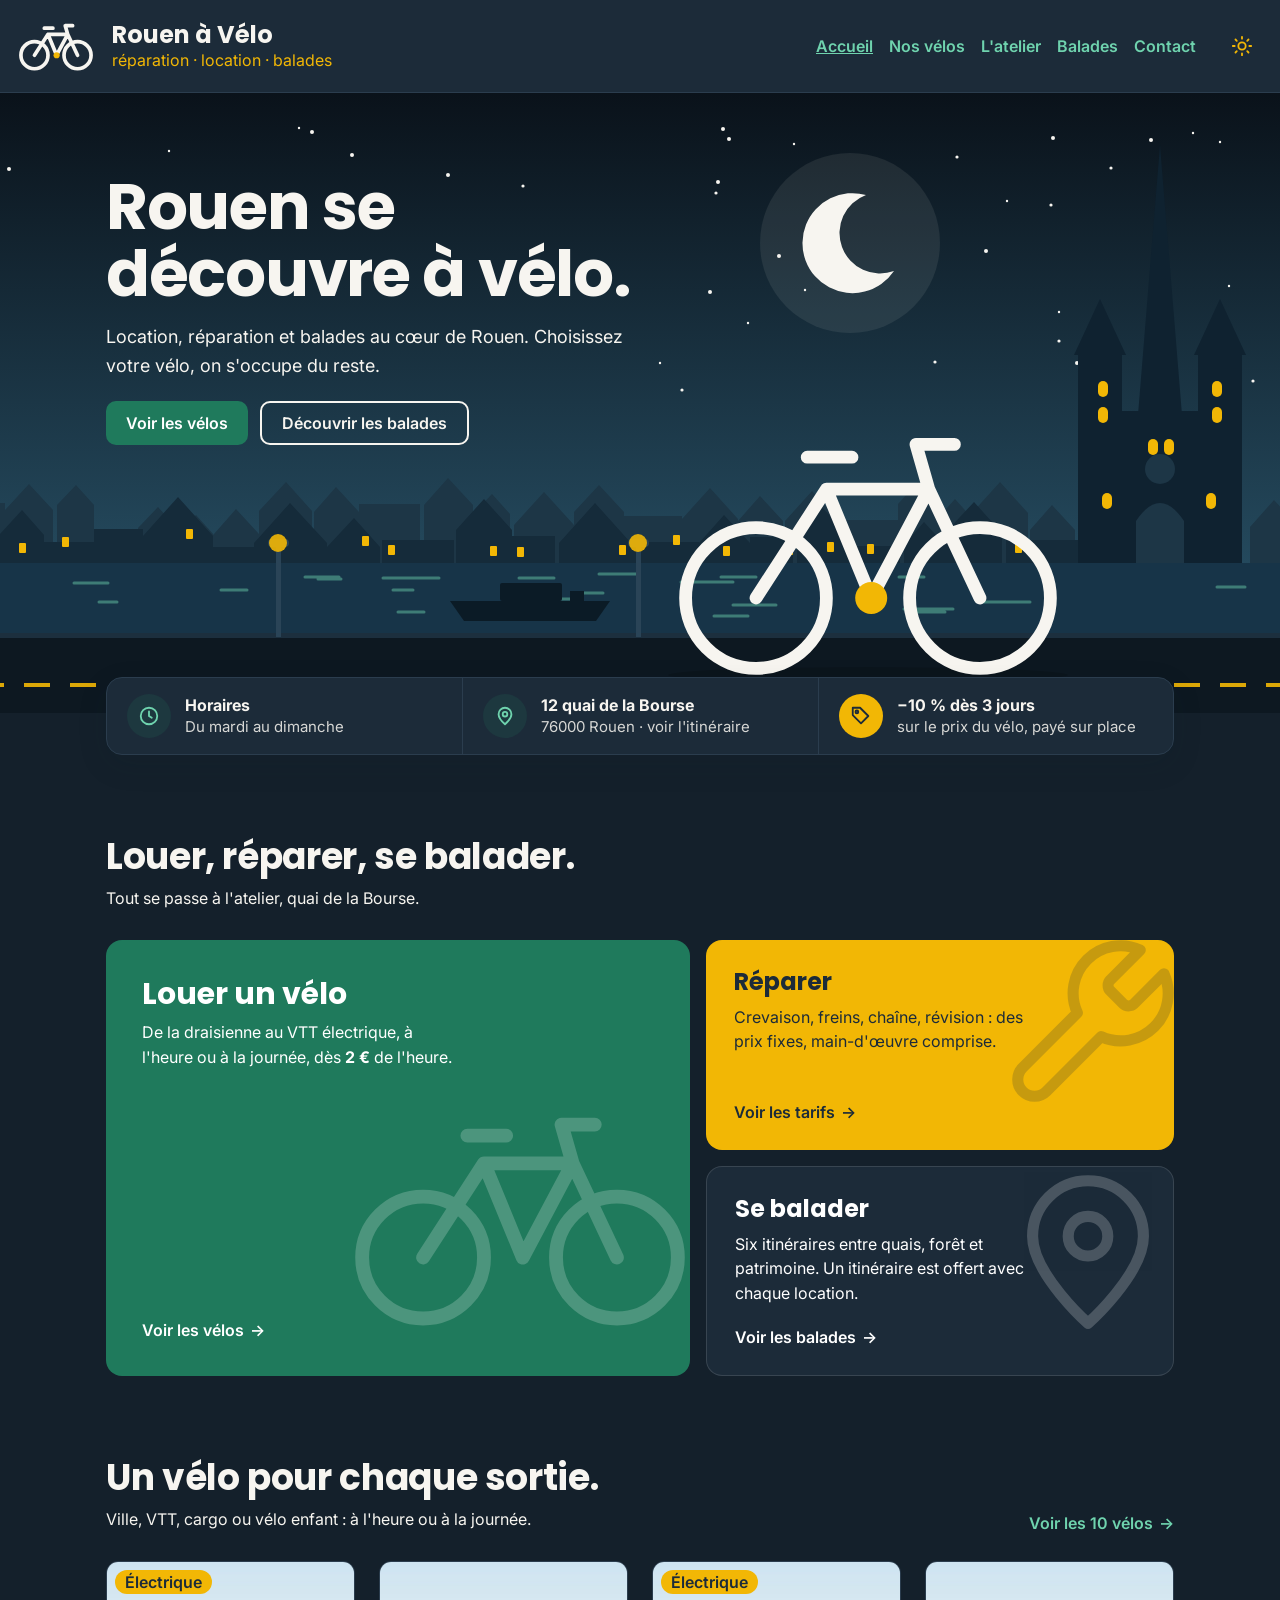
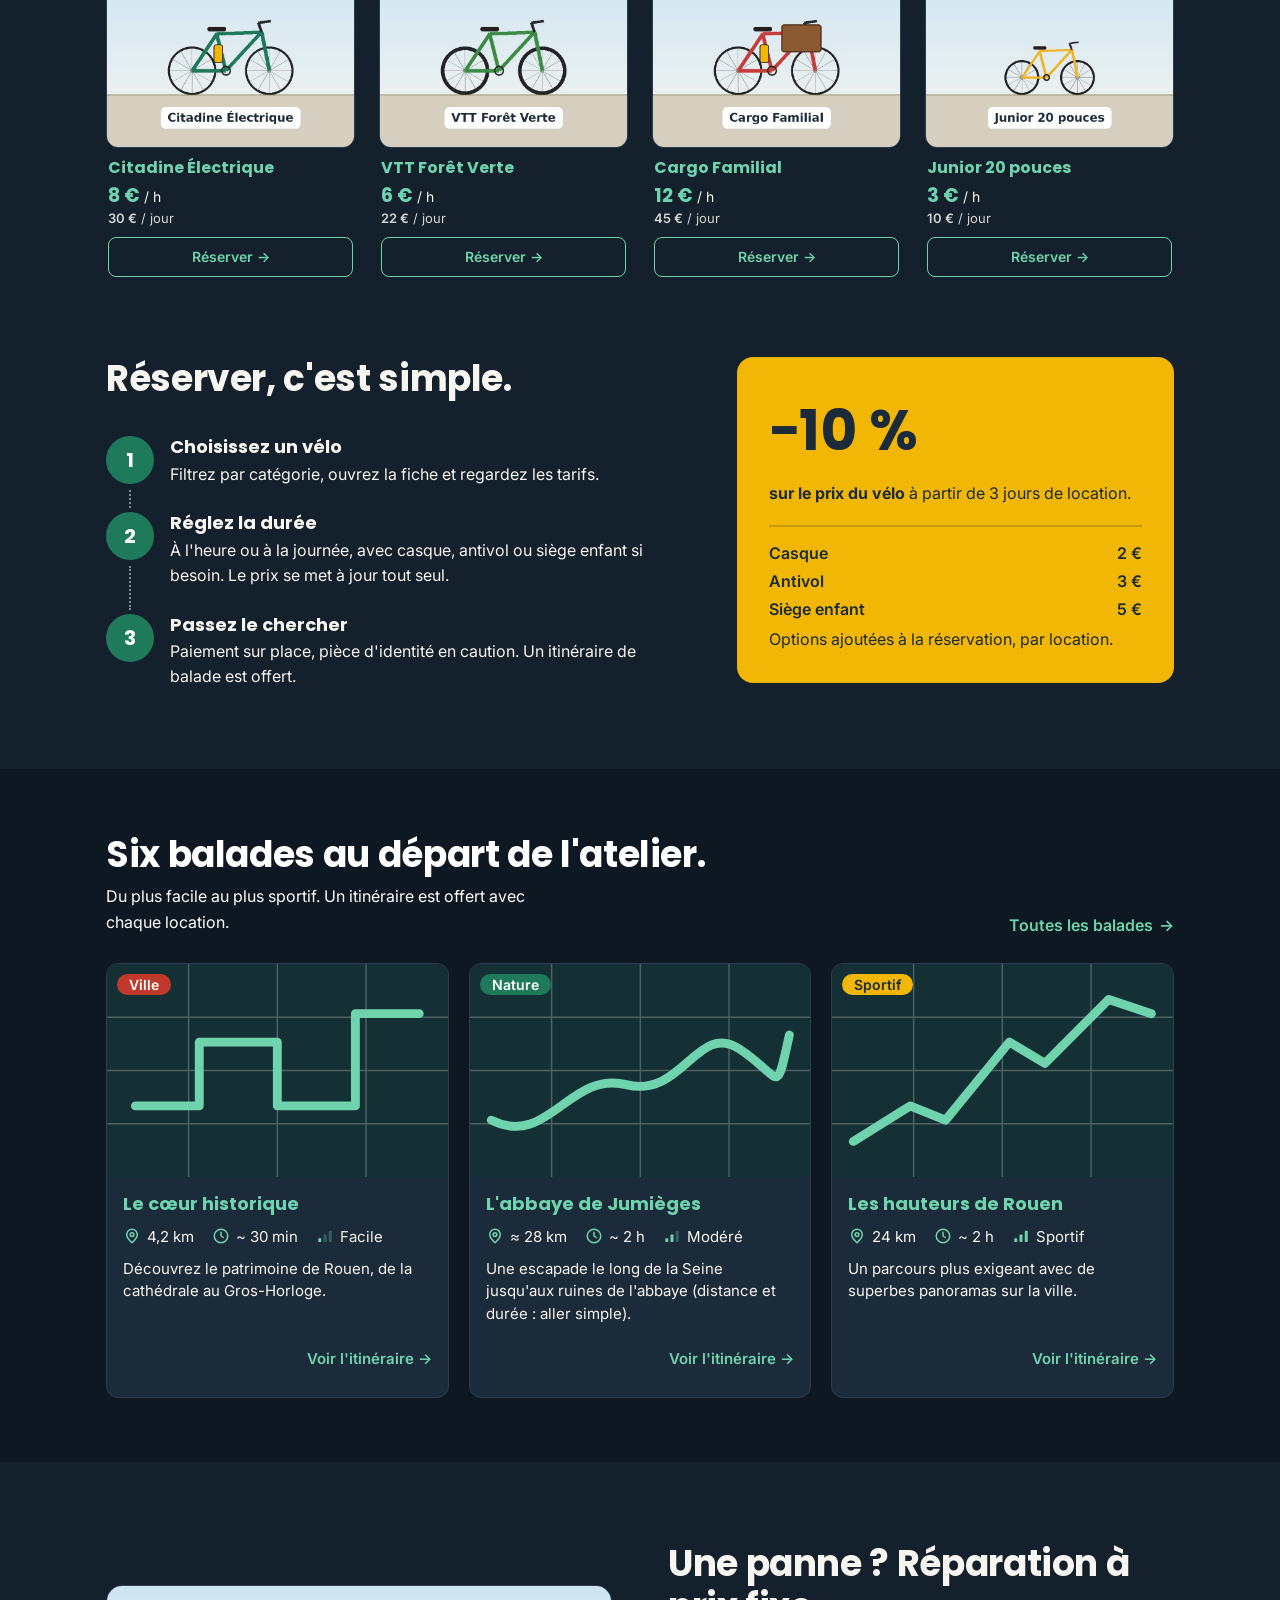
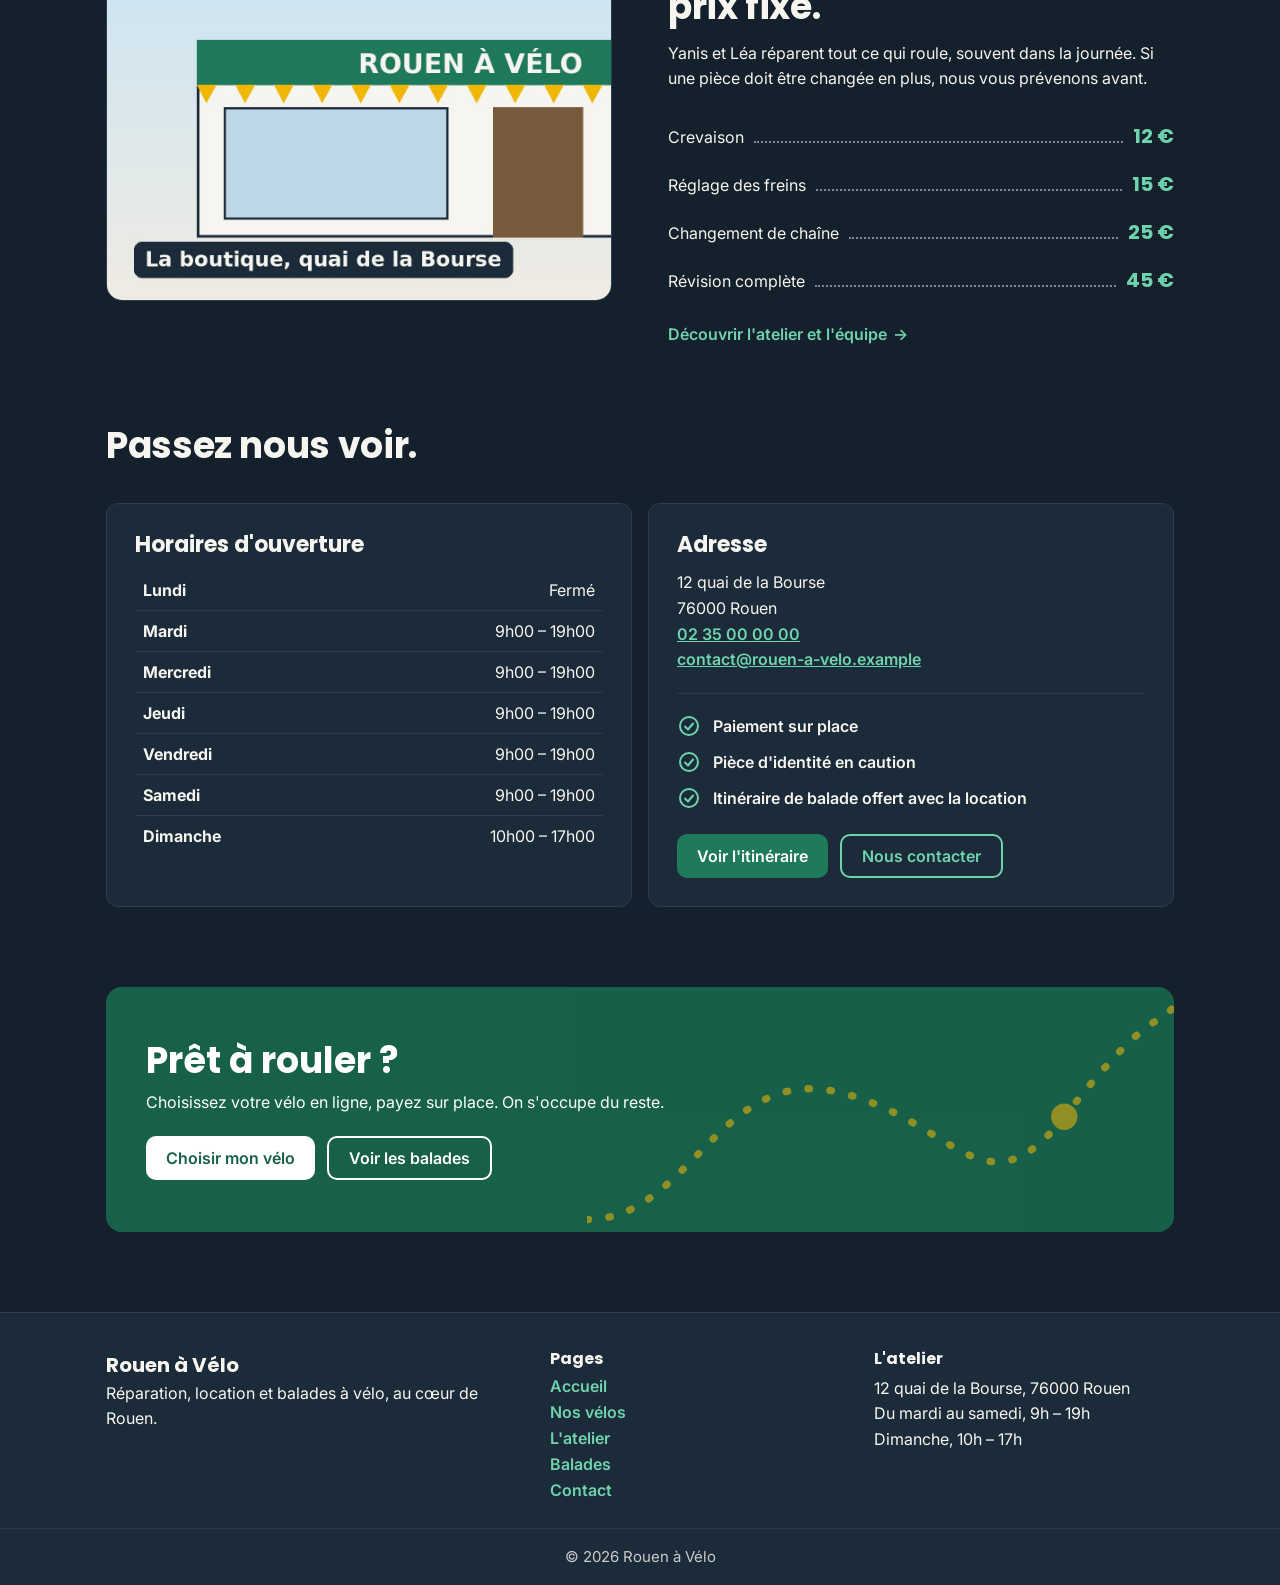
==== projects/rouen-a-velo/index.html @ 3f18e873 "Add portfolio site" ====
<!DOCTYPE html>
<html lang="fr">
<head>
    <meta charset="UTF-8">
    <meta name="viewport" content="width=device-width, initial-scale=1">
    <title>Rouen à Vélo</title>
    <!-- Font style -->
    <link rel="preconnect" href="https://fonts.googleapis.com">
    <link rel="preconnect" href="https://fonts.gstatic.com" crossorigin>
    <link href="https://fonts.googleapis.com/css2?family=Inter:wght@400;600&family=Poppins:wght@600;700&display=swap" rel="stylesheet">
    <!-- CSS -->
    <link rel="stylesheet" href="css/style.css">
    <link rel="stylesheet" href="css/home.css">
    <!-- JS -->
    <script src="js/theme-init.js"></script>
    <script src="js/main.js" defer></script>
</head>
<body>
<header class="site-header">
    <a class="logo" href="index.html">
        <!-- Velo SVG -->
        <svg class="rider" viewBox="0 0 130 110" width="80" height="68">
            <g fill="none" stroke="currentColor" stroke-width="6"
               stroke-linecap="round" stroke-linejoin="round">
                <circle cx="30" cy="70" r="22"/>
                <circle cx="100" cy="70" r="22"/>
                <path d="M30 70L52 36L84 36L100 70M52 36L66 70L84 36M46 26L60 26M84 36L80 22L92 22"/>
            </g>
            <circle cx="66" cy="70" r="5" fill="#F2B705"/>
        </svg>
        <span class="logo-text">
            <span class="logo-nom">Rouen à Vélo</span>
            <span class="logo-slogan">réparation · location · balades</span>
        </span>
    </a>
    <!-- Hamburger Button -->
    <button class="menu-toggle" id="menu-toggle" type="button">
        <span class="menu-icon">☰</span>
        <span>Menu</span>
    </button>
    <!-- Main navigation -->
    <nav class="site-nav" id="main-nav">
        <ul>
            <li><a href="index.html" class="current">Accueil</a></li>
            <li><a href="pages/velos.html">Nos vélos</a></li>
            <li><a href="pages/atelier.html">L'atelier</a></li>
            <li><a href="pages/balades.html">Balades</a></li>
            <li><a href="pages/contact.html">Contact</a></li>
        </ul>
    </nav>
    <!-- Dark mode button -->
    <button class="theme-toggle" id="theme-toggle" type="button" title="Mode clair / sombre">
        <!-- Moon icon -->
        <svg class="icon-moon" viewBox="0 0 24 24" fill="none" stroke="currentColor"
             stroke-width="2" stroke-linecap="round" stroke-linejoin="round">
            <path d="M21 12.8A9 9 0 1 1 11.2 3a7 7 0 0 0 9.8 9.8z"/>
        </svg>
        <!-- Sun icon -->
        <svg class="icon-sun" viewBox="0 0 24 24" fill="none" stroke="currentColor"
             stroke-width="2" stroke-linecap="round" stroke-linejoin="round">
            <circle cx="12" cy="12" r="4"/>
            <path d="M12 2v2M12 20v2M4.9 4.9l1.4 1.4M17.7 17.7l1.4 1.4M2 12h2M20 12h2M4.9 19.1l1.4-1.4M17.7 6.3l1.4-1.4"/>
        </svg>
    </button>
</header>
<main>
    <!-- The cool Banner -->
    <section class="home-hero">
        <div class="hero-ground"></div>
        <svg class="hero-scene" viewBox="0 0 1440 620" preserveAspectRatio="xMaxYMax slice">
          <g class="night" fill="#F7F5F0">
            <circle cx="683" cy="93" r="1.6"/><circle cx="1353" cy="40" r="1.2"/><circle cx="1117" cy="64" r="1.6"/><circle cx="1213" cy="45" r="2.0"/><circle cx="459" cy="35" r="1.2"/><circle cx="908" cy="230" r="1.2"/><circle cx="512" cy="62" r="2.0"/><circle cx="889" cy="46" r="2.0"/><circle cx="1311" cy="47" r="2.0"/><circle cx="1219" cy="219" r="1.2"/><circle cx="472" cy="39" r="2.0"/><circle cx="878" cy="89" r="2.0"/><circle cx="1167" cy="108" r="1.2"/><circle cx="1211" cy="112" r="1.6"/><circle cx="148" cy="46" r="2.0"/><circle cx="1413" cy="288" r="1.6"/><circle cx="1219" cy="248" r="1.6"/><circle cx="1095" cy="269" r="1.6"/><circle cx="939" cy="163" r="2.0"/><circle cx="169" cy="76" r="2.0"/><circle cx="876" cy="100" r="1.6"/><circle cx="883" cy="36" r="2.0"/><circle cx="1237" cy="270" r="2.0"/><circle cx="954" cy="51" r="1.2"/><circle cx="1380" cy="49" r="1.2"/><circle cx="1389" cy="193" r="1.2"/><circle cx="965" cy="197" r="1.2"/><circle cx="1271" cy="75" r="1.6"/><circle cx="608" cy="82" r="2.0"/><circle cx="820" cy="270" r="1.2"/><circle cx="842" cy="297" r="1.6"/><circle cx="1146" cy="158" r="2.0"/><circle cx="870" cy="199" r="2.0"/><circle cx="329" cy="58" r="1.2"/>
          </g>
          <g class="sun">
            <circle cx="1010" cy="150" r="104" fill="#F2B705" opacity=".18"/>
            <circle cx="1010" cy="150" r="60" fill="#F2B705"/>
          </g>
          <g class="moon">
            <circle cx="1010" cy="150" r="90" fill="#F7F5F0" opacity=".08"/>
            <path d="M1026 102A50 50 0 1 0 1054 178A40 40 0 1 1 1026 102Z" fill="#F7F5F0"/>
          </g>
          <path fill="var(--far)" d="M0 470V428L19 407L38 428V470ZM38 470V431L62 404L87 431V470ZM87 470V416L106 395L125 416V470ZM127 470V410H165V470ZM165 470V417L189 391L213 417V470ZM217 470V412L236 392L254 412V470ZM254 470V438H294V470ZM298 470V435L318 414L337 435V470ZM337 470V442L356 422L374 442V470ZM374 470V441L396 416L419 441V470ZM419 470V418L446 389L472 418V470ZM474 470V419L496 394L519 419V470ZM519 470V411H580V470ZM584 470V412L608 385L633 412V470ZM633 470V421L652 401L670 421V470ZM674 470V432L704 399L734 432V470ZM734 470V419L759 392L784 419V470ZM784 470V423H842V470ZM842 470V426L870 395L898 426V470ZM898 470V428L920 403L943 428V470ZM945 470V428L972 398L999 428V470ZM999 470V427H1058V470ZM1058 470V411L1078 389L1098 411V470ZM1098 470V425L1115 406L1132 425V470ZM1132 470V420L1160 389L1188 420V470ZM1190 470V437L1212 412L1235 437V470ZM1410 470V434L1434 407L1459 434V470Z"/>
          <path fill="var(--near)" d="M0 470V439H40V470ZM42 470V451H87V470ZM87 470V449L122 410L157 449V470ZM159 470V442L182 417L204 442V470ZM204 470V449H254V470ZM254 470V436H303V470ZM303 470V443L338 404L373 443V470ZM373 470V454H414V470ZM414 470V450L450 410L487 450V470ZM487 470V454L514 425L540 454V470ZM542 470V447H614V470ZM616 470V437L644 406L672 437V470ZM672 470V443H715V470ZM719 470V450L755 410L791 450V470ZM791 470V449H859V470ZM859 470V450L884 422L910 450V470ZM910 470V444H953V470ZM957 470V437L980 412L1003 437V470ZM1003 470V453H1060V470ZM1064 470V452L1084 429L1105 452V470ZM1105 470V440L1134 409L1162 440V470ZM1166 470V447H1238V470Z"/>
          <path fill="var(--cathedral)" d="M1238 470V338L1280 318H1360L1402 338V470ZM1238 338V262H1282V338ZM1234 262L1260 206L1286 262ZM1358 338V262H1402V338ZM1354 262L1380 206L1406 262ZM1298 322L1320 52L1342 322Z"/>
          <path fill="var(--far)" d="M1296 470V428Q1320 392 1344 428V470Z"/>
          <circle fill="var(--far)" cx="1320" cy="376" r="15"/>
          <g class="night-lights" fill="#F2B705"><rect x="1258" y="288" width="10" height="16" rx="5"/><rect x="1372" y="288" width="10" height="16" rx="5"/><rect x="1258" y="314" width="10" height="16" rx="5"/><rect x="1372" y="314" width="10" height="16" rx="5"/><rect x="1308" y="346" width="10" height="16" rx="5"/><rect x="1324" y="346" width="10" height="16" rx="5"/><rect x="1262" y="400" width="10" height="16" rx="5"/><rect x="1366" y="400" width="10" height="16" rx="5"/><rect x="1175" y="450" width="7" height="10" rx="1"/><rect x="946" y="452" width="7" height="10" rx="1"/><rect x="883" y="453" width="7" height="10" rx="1"/><rect x="833" y="442" width="7" height="10" rx="1"/><rect x="677" y="454" width="7" height="10" rx="1"/><rect x="522" y="443" width="7" height="10" rx="1"/><rect x="179" y="450" width="7" height="10" rx="1"/><rect x="650" y="453" width="7" height="10" rx="1"/><rect x="346" y="436" width="7" height="10" rx="1"/><rect x="779" y="452" width="7" height="10" rx="1"/><rect x="548" y="452" width="7" height="10" rx="1"/><rect x="987" y="449" width="7" height="10" rx="1"/><rect x="222" y="444" width="7" height="10" rx="1"/><rect x="1027" y="451" width="7" height="10" rx="1"/></g>
          <rect y="470" width="1440" height="70" fill="var(--water)"/>
          <path d="M1377 494h28M893 512h43M704 506h30M740 500h23M759 481h39M1144 509h46M47 504h39M1069 519h36M1059 484h25M478 486h23M553 497h20M381 497h26M874 523h34M841 489h52M1064 516h49M679 485h35M127 524h29M881 484h35M44 520h23M543 485h56M465 484h34M259 509h18M704 515h44M558 519h26M98 513h33M234 490h34" stroke="var(--ripple)" stroke-width="3" stroke-linecap="round" opacity=".45"/>
          <g fill="var(--barge)">
            <path d="M610 508H770L756 528H624Z"/>
            <rect x="660" y="490" width="62" height="18" rx="2"/>
            <rect x="730" y="498" width="14" height="10"/>
          </g>
          <rect y="540" width="1440" height="80" fill="var(--quay)"/>
          <rect y="540" width="1440" height="5" fill="var(--quay-edge)"/>
          <path d="M0 592H1440" stroke="#F2B705" stroke-width="4" stroke-dasharray="26 20" opacity=".9"/>
          <g fill="var(--lamp)">
            <rect x="436" y="452" width="5" height="92"/><rect x="428" y="446" width="21" height="8" rx="4"/>
            <rect x="796" y="452" width="5" height="92"/><rect x="788" y="446" width="21" height="8" rx="4"/>
          </g>
          <g class="night-lights" fill="#F2B705">
            <circle cx="438" cy="450" r="9" opacity=".9"/><circle cx="798" cy="450" r="9" opacity=".9"/>
          </g>
          <ellipse cx="1028" cy="582" rx="200" ry="8" fill="#000" opacity=".14"/>
          <g>
            <g transform="translate(820 281) scale(3.2)" fill="none" stroke="var(--bike)" stroke-width="4" stroke-linecap="round" stroke-linejoin="round">
              <g><circle cx="30" cy="70" r="22"/></g>
              <g><circle cx="100" cy="70" r="22"/></g>
              <path d="M30 70L52 36L84 36L100 70M52 36L66 70L84 36M46 26L60 26M84 36L80 22L92 22"/>
              <circle cx="66" cy="70" r="5" fill="#F2B705" stroke="none"/>
            </g>
          </g>
        </svg>
        <div class="hero-copy">
            <h1>Rouen se découvre à vélo.</h1>
            <p>Location, réparation et balades au cœur de Rouen. Choisissez votre vélo, on s'occupe du reste.</p>
            <div class="hero-actions">
                <a class="btn" href="pages/velos.html">Voir les vélos</a>
                <a class="btn-outline" href="pages/balades.html">Découvrir les balades</a>
            </div>
        </div>
    </section>
    <!-- Quick Facts -->
    <div class="wrap">
        <ul class="strip">
            <li>
                <span class="strip-icon"><svg viewBox="0 0 24 24" fill="none" stroke="currentColor" stroke-width="2" stroke-linecap="round" stroke-linejoin="round"><circle cx="12" cy="12" r="9"/><path d="M12 7v5l3 2"/></svg></span>
                <div class="strip-text"><strong>Horaires</strong><span>Du mardi au dimanche</span></div>
            </li>
            <li>
                <a href="https://www.google.com/maps/search/?api=1&amp;query=12+Quai+de+la+Bourse+76000+Rouen" target="_blank" rel="noopener">
                    <span class="strip-icon"><svg viewBox="0 0 24 24" fill="none" stroke="currentColor" stroke-width="2" stroke-linecap="round" stroke-linejoin="round"><path d="M12 21s7-6.2 7-11a7 7 0 1 0-14 0c0 4.8 7 11 7 11z"/><circle cx="12" cy="10" r="2.5"/></svg></span>
                    <div class="strip-text"><strong>12 quai de la Bourse</strong><span>76000 Rouen · voir l'itinéraire</span></div>
                </a>
            </li>
            <li class="strip-promo">
                <span class="strip-icon"><svg viewBox="0 0 24 24" fill="none" stroke="currentColor" stroke-width="2" stroke-linecap="round" stroke-linejoin="round"><path d="M20 12l-8 8-9-9V3h8z"/><circle cx="7.5" cy="7.5" r="1.5"/></svg></span>
                <div class="strip-text"><strong>−10 % dès 3 jours</strong><span>sur le prix du vélo, payé sur place</span></div>
            </li>
        </ul>
    </div>
    <!-- Three Ways to Ride -->
    <section class="home-section wrap">
        <div class="section-head">
            <div>
                <h2>Louer, réparer, se balader.</h2>
                <p>Tout se passe à l'atelier, quai de la Bourse.</p>
            </div>
        </div>
        <div class="bento">
            <a class="tile tile-rent" href="pages/velos.html">
                <svg class="tile-art" viewBox="0 0 130 110" fill="none" stroke="currentColor" stroke-width="5" stroke-linecap="round" stroke-linejoin="round">
                    <circle cx="30" cy="70" r="22"/><circle cx="100" cy="70" r="22"/>
                    <path d="M30 70L52 36L84 36L100 70M52 36L66 70L84 36M46 26L60 26M84 36L80 22L92 22"/>
                </svg>
                <h3>Louer un vélo</h3>
                <p>De la draisienne au VTT électrique, à l'heure ou à la journée, dès <strong>2&nbsp;€</strong> de l'heure.</p>
                <span class="more">Voir les vélos</span>
            </a>
            <a class="tile tile-repair" href="pages/atelier.html#services">
                <svg class="tile-art" viewBox="0 0 24 24" fill="none" stroke="currentColor" stroke-width="1.4" stroke-linecap="round" stroke-linejoin="round">
                    <path d="M14.7 6.3a1 1 0 0 0 0 1.4l1.6 1.6a1 1 0 0 0 1.4 0l3.77-3.77a6 6 0 0 1-7.94 7.94l-6.91 6.91a2.12 2.12 0 0 1-3-3l6.91-6.91a6 6 0 0 1 7.94-7.94l-3.76 3.76z"/>
                </svg>
                <h3>Réparer</h3>
                <p>Crevaison, freins, chaîne, révision : des prix fixes, main-d'œuvre comprise.</p>
                <span class="more">Voir les tarifs</span>
            </a>
            <a class="tile tile-ride" href="pages/balades.html">
                <svg class="tile-art" viewBox="0 0 24 24" fill="none" stroke="currentColor" stroke-width="1.4" stroke-linecap="round" stroke-linejoin="round">
                    <path d="M12 21s7-6.2 7-11a7 7 0 1 0-14 0c0 4.8 7 11 7 11z"/><circle cx="12" cy="10" r="2.5"/>
                </svg>
                <h3>Se balader</h3>
                <p>Six itinéraires entre quais, forêt et patrimoine. Un itinéraire est offert avec chaque location.</p>
                <span class="more">Voir les balades</span>
            </a>
        </div>
    </section>
    <!-- Bikes Catalogue -->
    <section class="home-section wrap">
        <div class="section-head">
            <div>
                <h2>Un vélo pour chaque sortie.</h2>
                <p>Ville, VTT, cargo ou vélo enfant : à l'heure ou à la journée.</p>
            </div>
            <a class="more" href="pages/velos.html">Voir les 10 vélos</a>
        </div>
        <ul class="bike-grid home-bikes">
            <li class="bike-card">
                <div class="bike-media">
                    <img class="bike-photo" src="images/velos/citadine-electrique.jpg" alt="Citadine Électrique" width="800" height="600" loading="lazy">
                    <div class="badges"><span class="badge badge-electric">Électrique</span></div>
                </div>
                <div class="bike-body">
                    <h3 class="bike-name">Citadine Électrique</h3>
                    <p class="bike-price"><strong class="price-hour">8&nbsp;€</strong> / h<span class="price-alt"><span class="price-day">30&nbsp;€</span> / jour</span></p>
                    <a class="bike-book" href="pages/velos.html?bike=2">Réserver →</a>
                </div>
            </li>
            <li class="bike-card">
                <div class="bike-media">
                    <img class="bike-photo" src="images/velos/vtt-foret-verte.jpg" alt="VTT Forêt Verte" width="800" height="600" loading="lazy">
                    <div class="badges"></div>
                </div>
                <div class="bike-body">
                    <h3 class="bike-name">VTT Forêt Verte</h3>
                    <p class="bike-price"><strong class="price-hour">6&nbsp;€</strong> / h<span class="price-alt"><span class="price-day">22&nbsp;€</span> / jour</span></p>
                    <a class="bike-book" href="pages/velos.html?bike=4">Réserver →</a>
                </div>
            </li>
            <li class="bike-card">
                <div class="bike-media">
                    <img class="bike-photo" src="images/velos/cargo-familial.jpg" alt="Cargo Familial" width="800" height="600" loading="lazy">
                    <div class="badges"><span class="badge badge-electric">Électrique</span></div>
                </div>
                <div class="bike-body">
                    <h3 class="bike-name">Cargo Familial</h3>
                    <p class="bike-price"><strong class="price-hour">12&nbsp;€</strong> / h<span class="price-alt"><span class="price-day">45&nbsp;€</span> / jour</span></p>
                    <a class="bike-book" href="pages/velos.html?bike=6">Réserver →</a>
                </div>
            </li>
            <li class="bike-card">
                <div class="bike-media">
                    <img class="bike-photo" src="images/velos/junior-20.jpg" alt="Junior 20 pouces" width="800" height="600" loading="lazy">
                    <div class="badges"></div>
                </div>
                <div class="bike-body">
                    <h3 class="bike-name">Junior 20 pouces</h3>
                    <p class="bike-price"><strong class="price-hour">3&nbsp;€</strong> / h<span class="price-alt"><span class="price-day">10&nbsp;€</span> / jour</span></p>
                    <a class="bike-book" href="pages/velos.html?bike=7">Réserver →</a>
                </div>
            </li>
        </ul>
    </section>
    <!-- To Book -->
    <section class="home-section wrap">
        <div class="how">
            <div>
                <div class="section-head"><h2>Réserver, c'est simple.</h2></div>
                <ol class="steps">
                    <li>
                        <div>
                            <h3>Choisissez un vélo</h3>
                            <p>Filtrez par catégorie, ouvrez la fiche et regardez les tarifs.</p>
                        </div>
                    </li>
                    <li>
                        <div>
                            <h3>Réglez la durée</h3>
                            <p>À l'heure ou à la journée, avec casque, antivol ou siège enfant si besoin. Le prix se met à jour tout seul.</p>
                        </div>
                    </li>
                    <li>
                        <div>
                            <h3>Passez le chercher</h3>
                            <p>Paiement sur place, pièce d'identité en caution. Un itinéraire de balade est offert.</p>
                        </div>
                    </li>
                </ol>
            </div>
            <div class="offer">
                <p class="offer-big">−10 %</p>
                <p><strong>sur le prix du vélo</strong> à partir de 3 jours de location.</p>
                <ul>
                    <li><span>Casque</span><span>2 €</span></li>
                    <li><span>Antivol</span><span>3 €</span></li>
                    <li><span>Siège enfant</span><span>5 €</span></li>
                </ul>
                <p>Options ajoutées à la réservation, par location.</p>
            </div>
        </div>
    </section>
    <!-- Routes -->
    <section class="band">
        <div class="wrap">
            <div class="section-head">
                <div>
                    <h2>Six balades au départ de l'atelier.</h2>
                    <p>Du plus facile au plus sportif. Un itinéraire est offert avec chaque location.</p>
                </div>
                <a class="more" href="pages/balades.html">Toutes les balades</a>
            </div>
            <ul class="home-routes">
                <li class="route-card">
                    <div class="route-media route-media-map">
                        <svg class="map-drawing" viewBox="0 0 100 60" preserveAspectRatio="xMidYMid slice">
                            <path d="M0 15H100M0 30H100M0 45H100M25 0V60M50 0V60M75 0V60" stroke="currentColor" stroke-width=".4" opacity=".25"/>
                            <path d="M10 40 L28 40 L28 22 L50 22 L50 40 L72 40 L72 14 L90 14" fill="none" stroke="var(--links)" stroke-width="2.5" stroke-linecap="round" stroke-linejoin="round"/>
                        </svg>
                        <span class="route-badge route-badge-ville">Ville</span>
                    </div>
                    <div class="route-info">
                        <h3>Le cœur historique</h3>
                        <ul class="meta">
                            <li><svg viewBox="0 0 24 24" fill="none" stroke="currentColor" stroke-width="2" stroke-linecap="round" stroke-linejoin="round"><path d="M12 21s7-6.2 7-11a7 7 0 1 0-14 0c0 4.8 7 11 7 11z"/><circle cx="12" cy="10" r="2.5"/></svg>4,2 km</li>
                            <li><svg viewBox="0 0 24 24" fill="none" stroke="currentColor" stroke-width="2" stroke-linecap="round" stroke-linejoin="round"><circle cx="12" cy="12" r="9"/><path d="M12 7v5l3 2"/></svg>~ 30 min</li>
                            <li><svg viewBox="0 0 24 24"><rect x="3" y="15" width="4" height="5" rx="1" fill="currentColor"/><rect x="10" y="10" width="4" height="10" rx="1" opacity=".3" fill="currentColor"/><rect x="17" y="5" width="4" height="15" rx="1" opacity=".3" fill="currentColor"/></svg>Facile</li>
                        </ul>
                        <p>Découvrez le patrimoine de Rouen, de la cathédrale au Gros-Horloge.</p>
                        <a class="route-link" href="pages/balades.html#coeur">Voir l'itinéraire →</a>
                    </div>
                </li>
                <li class="route-card">
                    <div class="route-media route-media-map">
                        <svg class="map-drawing" viewBox="0 0 100 60" preserveAspectRatio="xMidYMid slice">
                            <path d="M0 15H100M0 30H100M0 45H100M25 0V60M50 0V60M75 0V60" stroke="currentColor" stroke-width=".4" opacity=".25"/>
                            <path d="M8 44 C24 52 30 30 46 34 S66 16 78 24 S88 38 92 20" fill="none" stroke="var(--links)" stroke-width="2.5" stroke-linecap="round" stroke-linejoin="round"/>
                        </svg>
                        <span class="route-badge route-badge-nature">Nature</span>
                    </div>
                    <div class="route-info">
                        <h3>L'abbaye de Jumièges</h3>
                        <ul class="meta">
                            <li><svg viewBox="0 0 24 24" fill="none" stroke="currentColor" stroke-width="2" stroke-linecap="round" stroke-linejoin="round"><path d="M12 21s7-6.2 7-11a7 7 0 1 0-14 0c0 4.8 7 11 7 11z"/><circle cx="12" cy="10" r="2.5"/></svg>≈ 28 km</li>
                            <li><svg viewBox="0 0 24 24" fill="none" stroke="currentColor" stroke-width="2" stroke-linecap="round" stroke-linejoin="round"><circle cx="12" cy="12" r="9"/><path d="M12 7v5l3 2"/></svg>~ 2 h</li>
                            <li><svg viewBox="0 0 24 24"><rect x="3" y="15" width="4" height="5" rx="1" fill="currentColor"/><rect x="10" y="10" width="4" height="10" rx="1" fill="currentColor"/><rect x="17" y="5" width="4" height="15" rx="1" opacity=".3" fill="currentColor"/></svg>Modéré</li>
                        </ul>
                        <p>Une escapade le long de la Seine jusqu'aux ruines de l'abbaye (distance et durée : aller simple).</p>
                        <a class="route-link" href="pages/balades.html#jumieges">Voir l'itinéraire →</a>
                    </div>
                </li>
                <li class="route-card">
                    <div class="route-media route-media-map">
                        <svg class="map-drawing" viewBox="0 0 100 60" preserveAspectRatio="xMidYMid slice">
                            <path d="M0 15H100M0 30H100M0 45H100M25 0V60M50 0V60M75 0V60" stroke="currentColor" stroke-width=".4" opacity=".25"/>
                            <path d="M8 50 L24 40 L34 44 L52 22 L62 28 L80 10 L92 14" fill="none" stroke="var(--links)" stroke-width="2.5" stroke-linecap="round" stroke-linejoin="round"/>
                        </svg>
                        <span class="route-badge route-badge-sportif">Sportif</span>
                    </div>
                    <div class="route-info">
                        <h3>Les hauteurs de Rouen</h3>
                        <ul class="meta">
                            <li><svg viewBox="0 0 24 24" fill="none" stroke="currentColor" stroke-width="2" stroke-linecap="round" stroke-linejoin="round"><path d="M12 21s7-6.2 7-11a7 7 0 1 0-14 0c0 4.8 7 11 7 11z"/><circle cx="12" cy="10" r="2.5"/></svg>24 km</li>
                            <li><svg viewBox="0 0 24 24" fill="none" stroke="currentColor" stroke-width="2" stroke-linecap="round" stroke-linejoin="round"><circle cx="12" cy="12" r="9"/><path d="M12 7v5l3 2"/></svg>~ 2 h</li>
                            <li><svg viewBox="0 0 24 24"><rect x="3" y="15" width="4" height="5" rx="1" fill="currentColor"/><rect x="10" y="10" width="4" height="10" rx="1" fill="currentColor"/><rect x="17" y="5" width="4" height="15" rx="1" fill="currentColor"/></svg>Sportif</li>
                        </ul>
                        <p>Un parcours plus exigeant avec de superbes panoramas sur la ville.</p>
                        <a class="route-link" href="pages/balades.html#hauteurs">Voir l'itinéraire →</a>
                    </div>
                </li>
            </ul>
        </div>
    </section>
    <!-- The WorkShop -->
    <section class="home-section wrap">
        <div class="workshop">
            <img class="workshop-photo" src="images/atelier/boutique.jpg" alt="La boutique Rouen à Vélo, quai de la Bourse" width="800" height="600">
            <div>
                <h2>Une panne ? Réparation à prix fixe.</h2>
                <p>Yanis et Léa réparent tout ce qui roule, souvent dans la journée. Si une pièce doit être changée en plus, nous vous prévenons avant.</p>
                <ul class="price-board">
                    <li><span>Crevaison</span><i class="leader"></i><strong>12 €</strong></li>
                    <li><span>Réglage des freins</span><i class="leader"></i><strong>15 €</strong></li>
                    <li><span>Changement de chaîne</span><i class="leader"></i><strong>25 €</strong></li>
                    <li><span>Révision complète</span><i class="leader"></i><strong>45 €</strong></li>
                </ul>
                <a class="more" href="pages/atelier.html">Découvrir l'atelier et l'équipe</a>
            </div>
        </div>
    </section>
    <!-- Hours and Address -->
    <section class="home-section wrap">
        <div class="section-head"><h2>Passez nous voir.</h2></div>
        <div class="visit">
            <div class="card">
                <h3>Horaires d'ouverture</h3>
                <table class="hours">
                    <tbody>
                        <tr><th scope="row">Lundi</th><td>Fermé</td></tr>
                        <tr><th scope="row">Mardi</th><td>9h00 – 19h00</td></tr>
                        <tr><th scope="row">Mercredi</th><td>9h00 – 19h00</td></tr>
                        <tr><th scope="row">Jeudi</th><td>9h00 – 19h00</td></tr>
                        <tr><th scope="row">Vendredi</th><td>9h00 – 19h00</td></tr>
                        <tr><th scope="row">Samedi</th><td>9h00 – 19h00</td></tr>
                        <tr><th scope="row">Dimanche</th><td>10h00 – 17h00</td></tr>
                    </tbody>
                </table>
            </div>
            <div class="card">
                <h3>Adresse</h3>
                <address class="address">
                    12 quai de la Bourse<br>
                    76000 Rouen<br>
                    <a href="tel:+33235000000">02 35 00 00 00</a><br>
                    <a href="mailto:contact@rouen-a-velo.example">contact@rouen-a-velo.example</a>
                </address>
                <ul class="perks">
                    <li><svg class="icon" viewBox="0 0 24 24" fill="none" stroke="currentColor" stroke-width="2" stroke-linecap="round" stroke-linejoin="round"><circle cx="12" cy="12" r="9"/><path d="M8 12.5l3 3 5-6"/></svg><span>Paiement sur place</span></li>
                    <li><svg class="icon" viewBox="0 0 24 24" fill="none" stroke="currentColor" stroke-width="2" stroke-linecap="round" stroke-linejoin="round"><circle cx="12" cy="12" r="9"/><path d="M8 12.5l3 3 5-6"/></svg><span>Pièce d'identité en caution</span></li>
                    <li><svg class="icon" viewBox="0 0 24 24" fill="none" stroke="currentColor" stroke-width="2" stroke-linecap="round" stroke-linejoin="round"><circle cx="12" cy="12" r="9"/><path d="M8 12.5l3 3 5-6"/></svg><span>Itinéraire de balade offert avec la location</span></li>
                </ul>
                <div class="hero-actions">
                    <a class="btn" href="https://www.google.com/maps/search/?api=1&amp;query=12+Quai+de+la+Bourse+76000+Rouen"
                       target="_blank" rel="noopener">Voir l'itinéraire</a>
                    <a class="btn-outline" href="pages/contact.html">Nous contacter</a>
                </div>
            </div>
        </div>
    </section>
    <section class="home-section home-cta wrap">
        <div class="cta cta-big">
            <svg class="cta-route" viewBox="0 0 400 200" preserveAspectRatio="xMaxYMid slice">
                <path d="M0 175C70 175 90 70 170 88S270 175 325 105S385 45 400 30" fill="none" stroke="currentColor" stroke-width="5" stroke-dasharray="1 14" stroke-linecap="round"/>
                <circle cx="325" cy="105" r="9" fill="currentColor"/>
            </svg>
            <div class="cta-text">
                <h2>Prêt à rouler ?</h2>
                <p>Choisissez votre vélo en ligne, payez sur place. On s'occupe du reste.</p>
                <div class="hero-actions">
                    <a class="btn" href="pages/velos.html">Choisir mon vélo</a>
                    <a class="btn-outline" href="pages/balades.html">Voir les balades</a>
                </div>
            </div>
        </div>
    </section>
</main>
<footer class="site-footer">
    <div class="wrap footer-inner">
        <div>
            <p class="footer-name">Rouen à Vélo</p>
            <p>Réparation, location et balades à vélo, au cœur de Rouen.</p>
        </div>
        <div>
            <h2>Pages</h2>
            <ul>
                <li><a href="index.html" class="current">Accueil</a></li>
                <li><a href="pages/velos.html">Nos vélos</a></li>
                <li><a href="pages/atelier.html">L'atelier</a></li>
                <li><a href="pages/balades.html">Balades</a></li>
                <li><a href="pages/contact.html">Contact</a></li>
            </ul>
        </div>
        <div>
            <h2>L'atelier</h2>
            <p>12 quai de la Bourse, 76000 Rouen<br>Du mardi au samedi, 9h – 19h<br>Dimanche, 10h – 17h</p>
        </div>
    </div>
    <p class="footer-note">© 2026 Rouen à Vélo</p>
</footer>
</body>
</html>
---- projects/rouen-a-velo/css/style.css ----
/*
Brand colours + light theme
*/
:root {
  --green-velo: #1F7A5C;
  --dark-green: #17604A;              /* used when hovering a button */
  --yellow-sun: #F2B705;
  --night-blue: #1C2B39;
  --off-white: #F7F5F0;
  --slate: #14202B;

  --backg: var(--off-white);          /* page background */
  --h-backg: #ffffff;                 /* header, cards and windows */
  --border: #e3e0d8;                  /* thin border lines */
  --text: var(--night-blue);          /* normal text (also the "Rouen à Vélo" name) */
  --links: var(--green-velo);         /* links and headings */
  --logo-velo: var(--green-velo);     /* bike drawing: green in light mode */
  --logo-slogan: var(--green-velo);   /* tagline: green in light mode */
  --icon: var(--night-blue);          /* moon icon */
  --field-border: #7b8a96;            /* outline of form fields and chips: strong enough to be seen */
  --error: #C0392B;                   /* red: error messages ONLY (brand guidelines) */
  --band: var(--night-blue);          /* dark strip on the home page */

  /* Home page illustration (morning) */
  --sky-top: #BFE3D8;
  --sky-low: #FBEFC9;
  --far: #A9D2C4;                     /* houses far away */
  --near: #86B9A8;                    /* houses closer */
  --cathedral: #5E9C8A;
  --water: #6FA8C7;
  --ripple: #ffffff;
  --barge: #3E6E7E;
  --quay: #E9E3D2;
  --quay-edge: #CFC8B3;
  --lamp: #4B6A63;
  --bike: var(--logo-velo);
}

/* ----- Dark theme ----- */
[data-theme="dark"] {
  --backg: var(--slate);
  --h-backg: var(--night-blue);
  --border: #2b3d4e;
  --text: var(--off-white);
  --links: #6FD3AE;
  --logo-velo: var(--off-white);
  --logo-slogan: var(--yellow-sun);
  --icon: var(--yellow-sun);
  --error: #FF8F80;
  --band: #0E1822;

  /* Home page illustration (night) */
  --sky-top: #0A121A;
  --sky-low: #24495D;
  --far: #1D3646;
  --near: #152B3A;
  --cathedral: #0F2230;
  --water: #173448;
  --ripple: #6FD3AE;
  --barge: #0B1B26;
  --quay: #0D1821;
  --quay-edge: #1C2F3E;
  --lamp: #2A4457;
}


/*
BASE
*/
* { box-sizing: border-box; }

body {
  margin: 0;
  font-family: Inter, Arial, sans-serif;
  font-size: 16px;                               /* minimum text size in the brand guidelines */
  color: var(--text);
  background: var(--backg);
  transition: background-color .3s, color .3s;   /* smooth fade when switching theme */
}

h1, h2, h3 { font-family: Poppins, Arial, sans-serif; line-height: 1.2; }

[hidden] { display: none !important; }           /* the "hidden" attribute must always win */

.visually-hidden {                               /* hidden on screen, but still part of the page */
  position: absolute;
  width: 1px;
  height: 1px;
  margin: -1px;
  padding: 0;
  overflow: hidden;
  clip-path: inset(50%);
  white-space: nowrap;
  border: 0;
}

/* Keyboard focus: visible outline when using the Tab key */
a:focus-visible,
button:focus-visible {
  outline: 3px solid var(--yellow-sun);
  outline-offset: 3px;
}

body:has(dialog[open]) { overflow: hidden; }     /* the page behind a window does not scroll */


/*
HEADER
*/
.site-header {
  position: relative;
  overflow: hidden;
  display: flex;
  align-items: center;
  flex-wrap: wrap;
  gap: 8px 24px;
  padding: 8px 16px;
  background: var(--h-backg);
  border-bottom: 1px solid var(--border);
  transition: background-color .3s, border-color .3s;
}

.logo {
  position: relative;               /* the bike is positioned relative to the logo, not the whole header */
  display: flex;
  align-items: center;
  min-height: 76px;                 /* bike height (68 px) + a little margin so it is not clipped */
  padding-left: 96px;               /* empty space on the left where the bike sits */
  text-decoration: none;
}

/* The text block: the name on top, the tagline below */
.logo-text {
  position: relative;
  z-index: 4;                       /* in front of the bike (3), so the bike passes behind the text */
  display: flex;
  flex-direction: column;
}
.logo-nom {                         /* nom = name */
  font-family: Poppins, Arial, sans-serif;
  font-weight: 700;
  font-size: 1.5rem;
  line-height: 1.2;
  color: var(--text);
}
.logo-slogan {                      /* slogan = tagline */
  font-size: 1rem;
  line-height: 1.3;
  color: var(--logo-slogan);
}

/* The bike that rides across the header.
   z-index 3: in front of the buttons and links, behind the logo text (4) */
.rider {
  position: absolute;
  left: 0;
  top: 50%;
  translate: 0 -50%;                /* resting position: left edge of the logo, centred vertically */
  z-index: 3;
  color: var(--logo-velo);          /* the SVG uses currentColor, so it takes this colour */
  pointer-events: none;             /* clicks go through the bike to whatever is underneath */
  animation: ride 10s linear 2;     /* 10 s long, played 2 times, then it stays home */
}
@keyframes ride {
  0%, 8%    { translate: 0 -50%; }       /* rests at home for the first moments */
  58%       { translate: 100vw -50%; }   /* rides to the right until it leaves the screen */
  58.01%    { translate: -120px -50%;    /* instantly jumps off-screen on the left (invisible) */
    animation-timing-function: ease-out; }
  75%, 100% { translate: 0 -50%; }       /* rides back to its home spot and parks */
}

/* Navigation links */
.site-nav { margin-left: auto; }          /* pushes the links (and the button after them) to the right */
.site-nav ul {
  display: flex;
  flex-wrap: wrap;
  gap: 4px 16px;
  margin: 0;
  padding: 0;
  list-style: none;
}
.site-nav a {
  color: var(--links);
  font-weight: 600;
  text-decoration: none;
}
.site-nav a:hover,
.site-nav a.current { text-decoration: underline; }   /* "current" = the page you are on */

/* Dark mode button: just a small icon, no background, no text */
.theme-toggle {
  display: inline-flex;
  align-items: center;
  justify-content: center;
  width: 44px;                      /* the clickable area stays 44 x 44 px for fingers... */
  height: 44px;
  padding: 0;
  color: var(--icon);
  background: none;
  border: 0;
  border-radius: 50%;
  cursor: pointer;
}
.theme-toggle svg { width: 22px; height: 22px; }   /* ...but the icon itself is small */
.theme-toggle:hover { background: rgba(127, 127, 127, .2); }

/* Moon in light mode (click = go dark), sun in dark mode (click = go light) */
.icon-sun { display: none; }
[data-theme="dark"] .icon-sun { display: inline; }
[data-theme="dark"] .icon-moon { display: none; }

/* Hamburger button (phones only) */
.menu-toggle {
  display: none;                    /* hidden on large screens: the links are already visible */
  align-items: center;
  gap: 8px;
  min-height: 44px;
  padding: 8px 14px;
  font: 600 1rem Inter, Arial, sans-serif;
  color: #fff;
  background: var(--green-velo);
  border: 0;
  border-radius: 10px;
  cursor: pointer;
}
.menu-toggle:hover { background: var(--dark-green); }

@media (max-width: 700px) {
  .site-header { gap: 0 8px; }

  /* Row 1: the logo on the left, then the dark mode icon and the hamburger on the right */
  .logo { flex: 1 1 0; min-width: 0; padding-left: 90px; }
  .logo-nom { font-size: 1.125rem; white-space: nowrap; }
  .logo-slogan { display: none; }

  .theme-toggle { order: 1; }

  .js .menu-toggle {
    display: inline-flex;
    order: 2;
    justify-content: center;
    width: 44px;                    /* icon only: a 44 x 44 px square */
    padding: 0;
  }
  .menu-toggle span:last-child {    /* the word "Menu" stays in the page but is not drawn */
    position: absolute;
    width: 1px;
    height: 1px;
    overflow: hidden;
    clip-path: inset(50%);
    white-space: nowrap;
  }
  .menu-icon { font-size: 1.375rem; }

  /* Row 2 (opened with the hamburger): the links, one per line */
  .site-nav { order: 3; flex-basis: 100%; margin-left: 0; }
  .site-nav ul { flex-direction: column; gap: 0; }
  .site-nav a {
    display: block;
    min-height: 44px;
    padding: 11px 4px;
    border-top: 1px solid var(--border);
  }
  .js .site-nav { display: none; }              /* without JavaScript the links simply stay visible */
  .js .site-nav.is-open { display: block; }
}


/* ============================================================
   4. SHARED PARTS
   ============================================================ */

/* ----- Page containers ----- */
.wrap { max-width: 1100px; margin: 0 auto; padding: 0 16px; }

.page { max-width: 1100px; margin: 0 auto; padding: 24px 16px 64px; }
.page > section { margin-bottom: 56px; }                 /* even space between the blocks of a page */
.page > .page-intro { margin-bottom: 24px; }
.page-intro p { margin: 0; max-width: 60ch; line-height: 1.6; }

.page h1, .page h2, .page h3 { color: var(--links); }
.page h1 { margin: 0 0 12px; font-size: 2rem; }
.page h2 { margin: 0 0 12px; font-size: 1.75rem; }
.page h3 { margin: 0 0 8px;  font-size: 1.25rem; }

/* Small coloured caption above a title */
.eyebrow {
  margin: 0 0 8px;
  font-size: .875rem;
  font-weight: 600;
  letter-spacing: .06em;
  text-transform: uppercase;
  color: var(--links);
}

.icon { width: 24px; height: 24px; flex: none; color: var(--links); }

/* ----- Cards ----- */
.card {
  padding: 28px;
  background: var(--h-backg);
  border: 1px solid var(--border);
  border-radius: 12px;
  transition: background-color .3s, border-color .3s;
}

/* ----- Buttons (a <button> or a link can use these classes) ----- */
.btn {
  display: inline-flex;
  align-items: center;
  justify-content: center;
  min-height: 44px;
  padding: 10px 20px;
  font: 600 1rem Inter, Arial, sans-serif;
  color: #fff;
  text-decoration: none;
  background: var(--green-velo);
  border: 0;
  border-radius: 10px;
  cursor: pointer;
}
.btn:hover { background: var(--dark-green); }

.btn-outline {
  display: inline-flex;
  align-items: center;
  min-height: 44px;
  padding: 10px 20px;
  font: 600 1rem Inter, Arial, sans-serif;
  color: inherit;
  text-decoration: none;
  border: 2px solid currentColor;
  border-radius: 10px;
}
.btn-outline:hover { background: rgba(127, 127, 127, .2); }

.hero-actions { display: flex; flex-wrap: wrap; gap: 12px; margin-top: 20px; }

/* Text link with a small arrow that moves on hover */
.more { font-weight: 600; color: var(--links); text-decoration: none; white-space: nowrap; }
.more::after { content: "→"; display: inline-block; margin-left: 6px; transition: transform .2s; }
.more:hover::after { transform: translateX(4px); }

/* ----- Photo hero and call-to-action blocks (a photo, a colour layer on top, then the text) ----- */
.hero,
.cta {
  position: relative;
  overflow: hidden;
  isolation: isolate;               /* keeps the photo and the layer behind the text, inside the block */
  color: #fff;
  background: var(--night-blue);
  border-radius: 16px;
}
.cover {                            /* the photo: fills the block */
  position: absolute;
  inset: 0;
  z-index: -2;
  width: 100%;
  height: 100%;
  object-fit: cover;
}
.hero::before,
.cta::before {                      /* dark layer so the text stays readable in both themes */
  content: "";
  position: absolute;
  inset: 0;
  z-index: -1;
}
.hero::before { background: linear-gradient(90deg, rgba(20, 32, 43, .92) 0%, rgba(20, 32, 43, .65) 55%, rgba(20, 32, 43, .2) 100%); }
.cta { background: var(--dark-green); }
.cta::before { background: linear-gradient(90deg, rgba(23, 96, 74, .95) 0%, rgba(23, 96, 74, .75) 55%, rgba(23, 96, 74, .3) 100%); }

.hero { display: flex; align-items: center; min-height: 340px; padding: 40px 32px; }
.hero-text { max-width: 460px; }
.hero h1 { margin: 0 0 12px; color: #fff; font-size: 2.5rem; }
.hero .accent,
.hero .eyebrow { color: #6FD3AE; }
.hero p { line-height: 1.6; }
.hero .btn-outline { color: #fff; }

.cta { padding: 36px 32px; }
.cta-text { max-width: 520px; }
.cta h2 { margin: 0 0 8px; color: #fff; }
.cta p { margin: 0; line-height: 1.6; }
.cta .btn { color: var(--dark-green); background: #fff; }
.cta .btn:hover { background: #e9f5f0; }
.cta .btn-outline { color: #fff; }
.page > .cta { margin-bottom: 0; }

/* ----- Filter chips: real radio buttons / checkboxes, hidden and replaced by a small pill ----- */
.chips { display: flex; flex-wrap: wrap; align-items: center; gap: 8px; margin: 0; padding: 0; border: 0; min-width: 0; }
.chip { position: relative; flex: none; }
.chip input {
  position: absolute;               /* invisible but still reachable with the keyboard */
  inset: 0;
  width: 100%;
  height: 100%;
  margin: 0;
  opacity: 0;
  cursor: pointer;
}
.chip span {
  display: inline-flex;
  align-items: center;
  gap: 6px;
  min-height: 38px;
  padding: 0 16px;
  font-size: .9375rem;
  font-weight: 600;
  color: var(--text);
  border: 1px solid var(--field-border);
  border-radius: 999px;
}
.chip input:checked + span { color: #fff; background: var(--green-velo); border-color: var(--green-velo); }
.chip input:focus-visible + span { outline: 3px solid var(--links); outline-offset: 2px; }

.result-count { margin: 0; font-size: .9375rem; font-weight: 600; }

/* ----- Facts: distance, time, level ----- */
.meta { display: flex; flex-wrap: wrap; gap: 6px 18px; margin: 12px 0; padding: 0; list-style: none; font-size: .9375rem; }
.meta li { display: flex; align-items: center; gap: 6px; }
.meta svg { width: 18px; height: 18px; flex: none; color: var(--links); }

/* ----- Windows (<dialog>): the bike window ----- */
.modal {
  padding: 0;
  overflow-y: auto;                 /* the window scrolls if it is taller than the screen */
  color: var(--text);
  background: var(--h-backg);
  border: 1px solid var(--border);
  border-radius: 12px;
}
.modal::backdrop { background: rgba(10, 20, 30, .65); }   /* the dark area around the window */
.modal:focus-visible { outline: none; }                    /* the window itself gets the focus when it opens (see velos.js), not the ✕ button */

.dialog-close {
  position: sticky;
  top: 12px;
  z-index: 2;
  display: block;
  width: 28px;
  height: 28px;
  margin: 12px 12px -40px auto;
  padding: 0;
  font-size: .75rem;
  line-height: 1;
  color: var(--text);
  background: var(--h-backg);
  border: 0;
  border-radius: 50%;
  opacity: .85;
  cursor: pointer;
}
.dialog-close::after { content: ""; position: absolute; inset: -8px; }
.dialog-close:hover { opacity: 1; background: var(--backg); }

/* -- Form fields -- */
.field { margin-bottom: 18px; }
.field label { display: block; margin-bottom: 6px; font-weight: 600; }
.field input,
.field textarea {
  width: 100%;
  padding: 12px;
  font: 400 1rem Inter, Arial, sans-serif;
  color: var(--text);
  background: var(--backg);
  border: 2px solid var(--field-border);
  border-radius: 8px;
}
.field textarea { resize: vertical; min-height: 120px; }
.field input:focus-visible,
.field textarea:focus-visible { outline: 3px solid var(--links); outline-offset: 2px; }

.is-invalid { border-color: var(--error) !important; }
.field input:user-invalid,
.field textarea:user-invalid { border-color: var(--error); }
.field-error { margin: 6px 0 0; color: var(--error); font-size: 1rem; font-weight: 600; }
.field-error:empty { display: none; }

/* -- Opening hours table (home and contact pages) -- */
.hours { width: 100%; border-collapse: collapse; }
.hours th,
.hours td { padding: 10px 8px; border-bottom: 1px solid var(--border); text-align: left; }
.hours td { text-align: right; }
.hours tr:last-child th,
.hours tr:last-child td { border-bottom: 0; }


/*
Used on other pages
 */
.bike-grid {
  display: grid;
  grid-template-columns: repeat(auto-fill, minmax(220px, 1fr));   /* 3-4 columns on desktop */
  gap: 32px 24px;
  margin: 0;
  padding: 0;
  list-style: none;
}
.bike-card { position: relative; cursor: pointer; }   /* the whole card opens the detail window */

.bike-media {
  position: relative;               /* the badges sit on top of the photo */
  overflow: hidden;
  border: 1px solid var(--border);
  border-radius: 12px;
}
.bike-photo {
  display: block;
  width: 100%;
  height: auto;
  aspect-ratio: 4 / 3;              /* keeps the space reserved while the photo loads */
  object-fit: cover;
  transition: transform .3s;
}
.bike-card:hover .bike-photo { transform: scale(1.04); }
.bike-card.is-unavailable .bike-photo { filter: grayscale(1); }

.badges { position: absolute; top: 8px; left: 8px; display: flex; flex-wrap: wrap; gap: 6px; }
.badge { padding: 2px 10px; font-size: 1rem; font-weight: 600; border-radius: 999px; }

.badge-electric { color: var(--night-blue); background: var(--yellow-sun); }
.badge-unavailable { color: var(--h-backg); background: var(--text); }

.bike-body { display: flex; flex-direction: column; gap: 10px; padding: 10px 2px 0; }
.bike-name { margin: 0 0 -6px; font-size: 1rem; color: var(--links); }
.bike-price { margin: 0; font-size: .875rem; line-height: 1.3; }
.price-hour { font: 700 1.1875rem Poppins, Arial, sans-serif; color: var(--links); }
.price-alt { display: block; font-size: .8125rem; opacity: .85; }
.price-day { font-weight: 600; }

.bike-book {
  display: block;
  min-height: 40px;
  padding: 0 12px;
  font: 600 .875rem Inter, Arial, sans-serif;
  line-height: 38px;
  text-align: center;
  text-decoration: none;
  color: var(--links);
  background: none;
  border: 1px solid var(--links);
  border-radius: 8px;
  cursor: pointer;
}
.bike-book::after { content: ""; position: absolute; inset: 0; }
.bike-card:hover .bike-book { color: #fff; background: var(--green-velo); border-color: var(--green-velo); }

@media (max-width: 700px) {
  .bike-grid { grid-template-columns: repeat(2, minmax(0, 1fr)); gap: 20px 12px; }   /* two bike columns on phones */
  .bike-name { font-size: .9375rem; }
  .badges { top: 6px; left: 6px; }
  .page { padding-top: 12px; }   /* catalogue closer to the banner */
}

.perks { display: grid; gap: 12px; margin: 20px 0 0; padding: 20px 0 0; list-style: none; border-top: 1px solid var(--border); }
.perks li { display: flex; align-items: center; gap: 12px; font-weight: 600; }

.route-card {
  display: flex;
  flex-direction: column;
  overflow: hidden;
  color: var(--text);
  background: var(--h-backg);
  border: 1px solid var(--border);
  border-radius: 12px;
}

.route-media { position: relative; aspect-ratio: 16 / 10; overflow: hidden; }
.route-media img { display: block; width: 100%; height: 100%; object-fit: cover; object-position: left center; }   /* left: keeps the caption written in the photo */
.route-media-map { color: var(--text); background: color-mix(in srgb, var(--green-velo) 18%, var(--backg)); }   /* tinted background for the map drawing */
.map-drawing { display: block; width: 100%; height: 100%; }

.route-badge { position: absolute; top: 10px; left: 10px; padding: 2px 12px; font-size: .875rem; font-weight: 600; color: #fff; border-radius: 999px; }
.route-badge-ville { background: #C0392B; }
.route-badge-nature { background: var(--green-velo); }
.route-badge-famille { background: #7A4FB5; }
.route-badge-sportif { color: var(--night-blue); background: var(--yellow-sun); }

.route-info { display: flex; flex: 1; flex-direction: column; padding: 16px; }
.route-info h3 { margin: 0; font-size: 1.125rem; color: var(--links); }
.route-info p { margin: 0 0 12px; font-size: .9375rem; line-height: 1.5; }

.site-footer {
  background: var(--h-backg);
  border-top: 1px solid var(--border);
  transition: background-color .3s, border-color .3s;
}
.footer-inner {
  display: grid;
  grid-template-columns: 1fr;
  gap: 24px;
  padding: 36px 16px 28px;
}
.footer-name {
  margin: 0 0 6px;
  font: 700 1.25rem Poppins, Arial, sans-serif;
  color: var(--text);
}
.site-footer p {
  margin: 0;
  line-height: 1.6;
}
.site-footer h2 {
  margin: 0 0 8px;
  font-size: 1rem;
  color: var(--text);
}
.site-footer ul {
  display: grid;
  gap: 6px;
  margin: 0;
  padding: 0;
  list-style: none;
}
.site-footer a {
  color: var(--links);
  font-weight: 600;
  text-decoration: none;
}
.site-footer a:hover {
  text-decoration: underline;
}
.footer-note {
  margin: 0;
  padding: 16px;
  font-size: .9375rem;
  text-align: center;
  border-top: 1px solid var(--border);
  opacity: .8;
}

@media (min-width: 760px) {
  .footer-inner { grid-template-columns: 1.4fr 1fr 1fr; }
}

@media (max-width: 700px) {
  .page h1 { font-size: 1.625rem; }
  .page h2 { font-size: 1.5rem; }
  .hero h1 { font-size: 2rem; }
  .hero { min-height: 300px; padding: 28px 20px; }
  .cta { padding: 28px 20px; }
  .card { padding: 20px; }
}

@media (prefers-reduced-motion: reduce) {
  .rider { animation: none; }
  body, .site-header { transition: none; }
}
---- projects/rouen-a-velo/css/home.css ----
.home-hero {
  --scene-h: 620px;                                   /* height of the drawing */
  --ground-h: calc(var(--scene-h) * .24);             /* water + quay at the bottom */
  position: relative;
  overflow: hidden;
  display: flex;
  min-height: var(--scene-h);
  background: linear-gradient(var(--sky-top), var(--sky-low) calc(100% - var(--ground-h)));
  transition: background-color .3s;
}

/* Water and quay are also drawn with CSS, so they continue on very wide screens */
.hero-ground {
  position: absolute;
  inset: auto 0 0;
  height: var(--ground-h);
  background: linear-gradient(var(--water) 0 46%, var(--quay) 46%);
}
.hero-scene {
  position: absolute;
  bottom: 0;
  right: max(0px, calc((100vw - 1440px) / 2));        /* stuck to the right; centred on screens wider than 1440 px */
  width: calc(var(--scene-h) * 1440 / 620);
  height: var(--scene-h);
}

.hero-copy {
  position: relative;
  z-index: 2;                       /* the text is in front of the drawing */
  width: 100%;
  max-width: 1100px;
  margin: 0 auto;
  padding: 80px 16px 0;
}
.hero-copy h1 {
  max-width: 9em;
  margin: 0 0 16px;
  font-size: clamp(2.5rem, 5vw, 4.25rem);
  line-height: 1.05;
  letter-spacing: -.02em;
  color: var(--text);
}
.hero-copy p { max-width: 30em; margin: 0; font-size: 1.125rem; line-height: 1.6; }

/* Sun by day, moon + lit windows by night */
.night, .moon, .night-lights { opacity: 0; transition: opacity .6s; }
[data-theme="dark"] .night,
[data-theme="dark"] .moon,
[data-theme="dark"] .night-lights { opacity: 1; }
.sun { transition: opacity .6s; }
[data-theme="dark"] .sun { opacity: 0; }

/* ----- Strip of quick facts, overlapping the bottom of the hero ----- */
.strip {
  position: relative;
  z-index: 3;
  display: grid;
  grid-template-columns: 1fr;
  margin: -36px 0 0;
  padding: 0;
  list-style: none;
  background: var(--h-backg);
  border: 1px solid var(--border);
  border-radius: 16px;
  box-shadow: 0 10px 30px rgba(20, 32, 43, .12);
}
.strip li { display: flex; align-items: center; gap: 14px; padding: 16px 20px; min-width: 0; }
.strip li + li { border-top: 1px solid var(--border); }
.strip a { display: flex; align-items: center; gap: 14px; min-width: 0; color: inherit; text-decoration: none; }
.strip-text strong { display: block; line-height: 1.3; }
.strip-text span { display: block; font-size: .9375rem; line-height: 1.4; opacity: .85; }
.strip a:hover strong { text-decoration: underline; }

.strip-icon {
  position: relative;
  display: grid;
  place-items: center;
  flex: none;
  width: 44px;
  height: 44px;
  color: var(--links);
  background: color-mix(in srgb, var(--green-velo) 16%, transparent);   /* soft green circle */
  border-radius: 50%;
}
.strip-icon svg { width: 22px; height: 22px; }
.strip-promo .strip-icon { color: var(--night-blue); background: var(--yellow-sun); }

/* ----- Sections of the home page ----- */
.home-section { padding-top: 80px; }
.section-head {
  display: flex;
  flex-wrap: wrap;
  align-items: flex-end;
  justify-content: space-between;
  gap: 8px 24px;
  margin-bottom: 28px;
}
.section-head h2 {
  margin: 0 0 8px;
  font-size: clamp(1.75rem, 3.2vw, 2.25rem);
  letter-spacing: -.01em;
  color: var(--text);
}
.section-head p { margin: 0; max-width: 46ch; line-height: 1.6; }

/* Three big links: rent / repair / ride. The first one is taller. */
.bento { display: grid; grid-template-columns: 1fr; gap: 16px; }
.tile {
  position: relative;
  display: flex;
  flex-direction: column;
  gap: 8px;
  min-height: 210px;
  padding: 28px;
  overflow: hidden;
  color: #fff;
  text-decoration: none;
  border-radius: 16px;
  transition: transform .2s;
}
.tile:hover { transform: translateY(-4px); }
.tile h3 { position: relative; margin: 0; font-size: 1.5rem; color: inherit; }
.tile p { position: relative; max-width: 32ch; margin: 0; line-height: 1.55; }
.tile .more { position: relative; margin-top: auto; padding-top: 12px; color: inherit; }
.tile-art {                         /* big faded drawing in the corner */
  position: absolute;
  top: -10px;
  right: -10px;
  width: 170px;
  height: 170px;
  opacity: .2;
}
.tile-rent { background: var(--green-velo); }
.tile-repair { color: var(--night-blue); background: var(--yellow-sun); }
.tile-ride { background: var(--night-blue); border: 1px solid rgba(255, 255, 255, .12); }
.tile-rent .tile-art { top: auto; bottom: -20px; width: 300px; height: 300px; }
.tile-rent h3 { font-size: 1.875rem; }

/* The bikes: same cards as the bikes page */
.bike-grid.home-bikes { grid-template-columns: repeat(2, minmax(0, 1fr)); }

/* How to book (steps) + the offer */
.how { display: grid; grid-template-columns: 1fr; gap: 40px; }
.steps { display: grid; gap: 26px; margin: 0; padding: 0; list-style: none; counter-reset: step; }
.steps li {
  position: relative;
  display: grid;
  grid-template-columns: 48px 1fr;
  gap: 16px;
  counter-increment: step;
}
.steps li::before {                 /* the number comes from a CSS counter */
  content: counter(step);
  display: grid;
  place-items: center;
  width: 48px;
  height: 48px;
  font: 700 1.25rem Poppins, Arial, sans-serif;
  color: #fff;
  background: var(--green-velo);
  border-radius: 50%;
}
.steps li:not(:last-child)::after {   /* dotted line between two steps */
  content: "";
  position: absolute;
  left: 23px;
  top: 54px;
  bottom: -22px;
  border-left: 2px dotted var(--field-border);
}
.steps h3 { margin: 0 0 4px; font-size: 1.125rem; color: var(--text); }
.steps p { margin: 0; line-height: 1.55; }

.offer {
  display: flex;
  flex-direction: column;
  gap: 8px;
  padding: 32px;
  color: var(--night-blue);
  background: var(--yellow-sun);
  border-radius: 16px;
}
.offer-big { margin: 0; font: 700 3.5rem/1 Poppins, Arial, sans-serif; }
.offer p { margin: 0; line-height: 1.5; }
.offer ul { display: grid; gap: 8px; margin: 12px 0 0; padding: 16px 0 0; list-style: none; border-top: 2px solid rgba(28, 43, 57, .2); }
.offer li { display: flex; justify-content: space-between; gap: 12px; font-weight: 600; }

/* Dark strip with three routes */
.band { margin-top: 80px; padding: 64px 0; color: #fff; background: var(--band); transition: background-color .3s; }
.band .section-head h2,
.band .section-head p { color: #fff; }
.band .more { color: #6FD3AE; }
.home-routes { display: grid; grid-template-columns: 1fr; gap: 20px; margin: 0; padding: 0; list-style: none; }
/* Here a route card is a link: the "Voir l'itinéraire" link stretches over the whole card */
.home-routes .route-card { position: relative; cursor: pointer; transition: border-color .2s; }
.home-routes .route-card:hover { border-color: var(--links); }
.route-link {
  align-self: flex-end;
  min-height: 44px;
  margin-top: auto;
  padding: 0;
  font: 600 .9375rem Inter, Arial, sans-serif;
  line-height: 44px;
  color: var(--links);
  text-decoration: none;
}
.route-link::after { content: ""; position: absolute; inset: 0; }
.home-routes .route-card:hover .route-link { text-decoration: underline; }

/* The workshop and its fixed prices */
.workshop { display: grid; grid-template-columns: 1fr; gap: 32px; align-items: center; }
.workshop-photo { display: block; width: 100%; height: auto; aspect-ratio: 16 / 10; object-fit: cover; object-position: left center; border-radius: 16px; border: 1px solid var(--border); }
.workshop h2 { margin: 0 0 12px; font-size: clamp(1.75rem, 3.2vw, 2.25rem); letter-spacing: -.01em; color: var(--text); }
.workshop p { margin: 0; line-height: 1.6; }
.price-board { margin: 20px 0; padding: 0; list-style: none; }
.price-board li { display: flex; align-items: baseline; gap: 10px; padding: 9px 0; }
.price-board .leader { flex: 1; border-bottom: 2px dotted var(--field-border); }   /* dotted line between the name and the price */
.price-board strong { font: 700 1.25rem Poppins, Arial, sans-serif; color: var(--links); }

/* Opening hours + address */
.visit { display: grid; grid-template-columns: 1fr; gap: 16px; }
.visit h3 { margin: 0 0 12px; font-size: 1.375rem; color: var(--text); }
.address { margin: 0 0 20px; font-style: normal; line-height: 1.6; }
.address a { color: var(--links); font-weight: 600; }
.visit .card { display: flex; flex-direction: column; }
.visit .perks { margin: 0 0 24px; }
.visit .hero-actions { margin-top: auto; }
.visit .btn-outline { color: var(--links); }

/* Final block */
.home-cta { padding-bottom: 80px; }
.cta-big { padding: 52px 40px; }
.cta-big h2 { font-size: clamp(1.75rem, 3.2vw, 2.25rem); }
.cta-route {                        /* dotted bike route on the right of the block */
  position: absolute;
  right: 0;
  top: 0;
  z-index: -1;
  width: 55%;
  height: 100%;
  color: var(--yellow-sun);
  opacity: .55;
}

@media (min-width: 640px) {
  .strip { grid-template-columns: 1fr 1fr; }
  .strip li + li { border-top: 0; }
  .strip li:nth-child(even) { border-left: 1px solid var(--border); }
  .strip li:nth-child(n+3) { border-top: 1px solid var(--border); }
}

@media (min-width: 640px) and (max-width: 959px) {
  .strip li:last-child:nth-child(odd) { grid-column: 1 / -1; }   /* 3 cells in 2 columns: the last one takes the whole second row */
}

@media (min-width: 800px) {
  .bento { grid-template-columns: 1.25fr 1fr; grid-template-rows: 1fr 1fr; }
  .tile-rent { grid-row: span 2; padding: 36px; }
  .tile-art { width: 190px; height: 190px; }
  .tile-rent .tile-art { width: 360px; height: 360px; }
  .home-routes { grid-template-columns: repeat(3, 1fr); }
}

@media (min-width: 860px) {
  .how { grid-template-columns: 1.3fr 1fr; gap: 64px; align-items: start; }
  .workshop { grid-template-columns: 1fr 1fr; gap: 56px; }
  .visit { grid-template-columns: 1fr 1fr; }
}

@media (min-width: 900px) {
  .bike-grid.home-bikes { grid-template-columns: repeat(4, minmax(0, 1fr)); }
}

@media (min-width: 960px) {
  .strip { grid-auto-flow: column; grid-auto-columns: 1fr; grid-template-columns: none; }   /* one row, 3 cells */
  .strip li:nth-child(n) { border-top: 0; border-left: 1px solid var(--border); }
  .strip li:first-child { border-left: 0; }
}

@media (min-width: 1441px) {
  /* wide screens: the drawing fades out at its edges */
  .hero-scene { mask-image: linear-gradient(90deg, transparent, #000 6%, #000 94%, transparent); }
}

@media (max-width: 1179px) {
  /* Phones and small tablets: text on top, the drawing underneath */
  .home-hero { --scene-h: 290px; padding-bottom: var(--scene-h); }
  .hero-copy { padding-top: 40px; }
  .hero-copy h1 { font-size: clamp(2.375rem, 9vw, 3.5rem); }
  .hero-copy p { font-size: 1.0625rem; }
}

@media (max-width: 700px) {
  .strip { margin-top: -14px; }   /* the bike's wheels stay visible */
  .cta-route { width: 100%; opacity: .3; }
  .home-section { padding-top: 56px; }
  .band { margin-top: 56px; padding: 48px 0; }
  .home-cta { padding-bottom: 56px; }
  .cta-big { padding: 36px 22px; }
  .offer { padding: 24px; }
  .offer-big { font-size: 3rem; }
  .tile { padding: 24px; }
}

@media (prefers-reduced-motion: reduce) {
  .tile, .more::after { transition: none; }
}

@media (max-width: 700px) {
  .cta-big { padding: 28px 20px; }   /* same as the other call-to-action blocks */
}
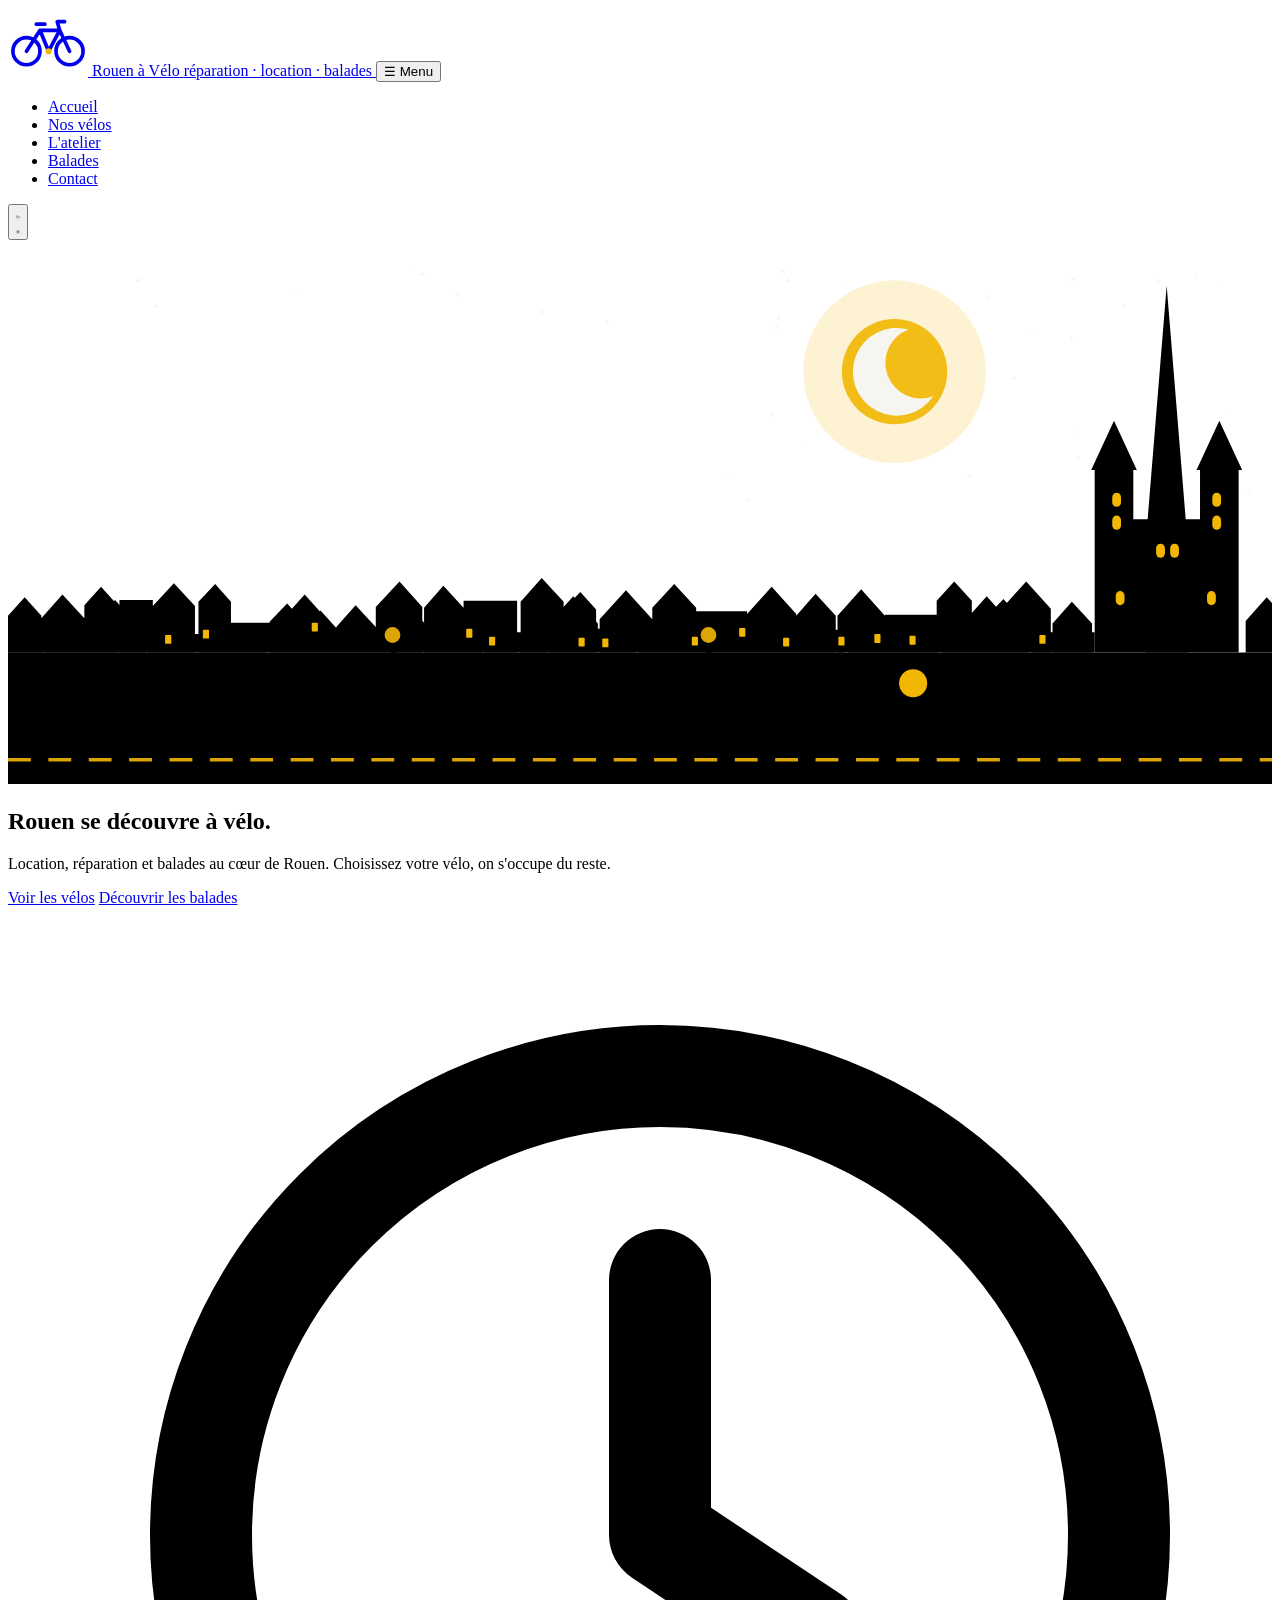
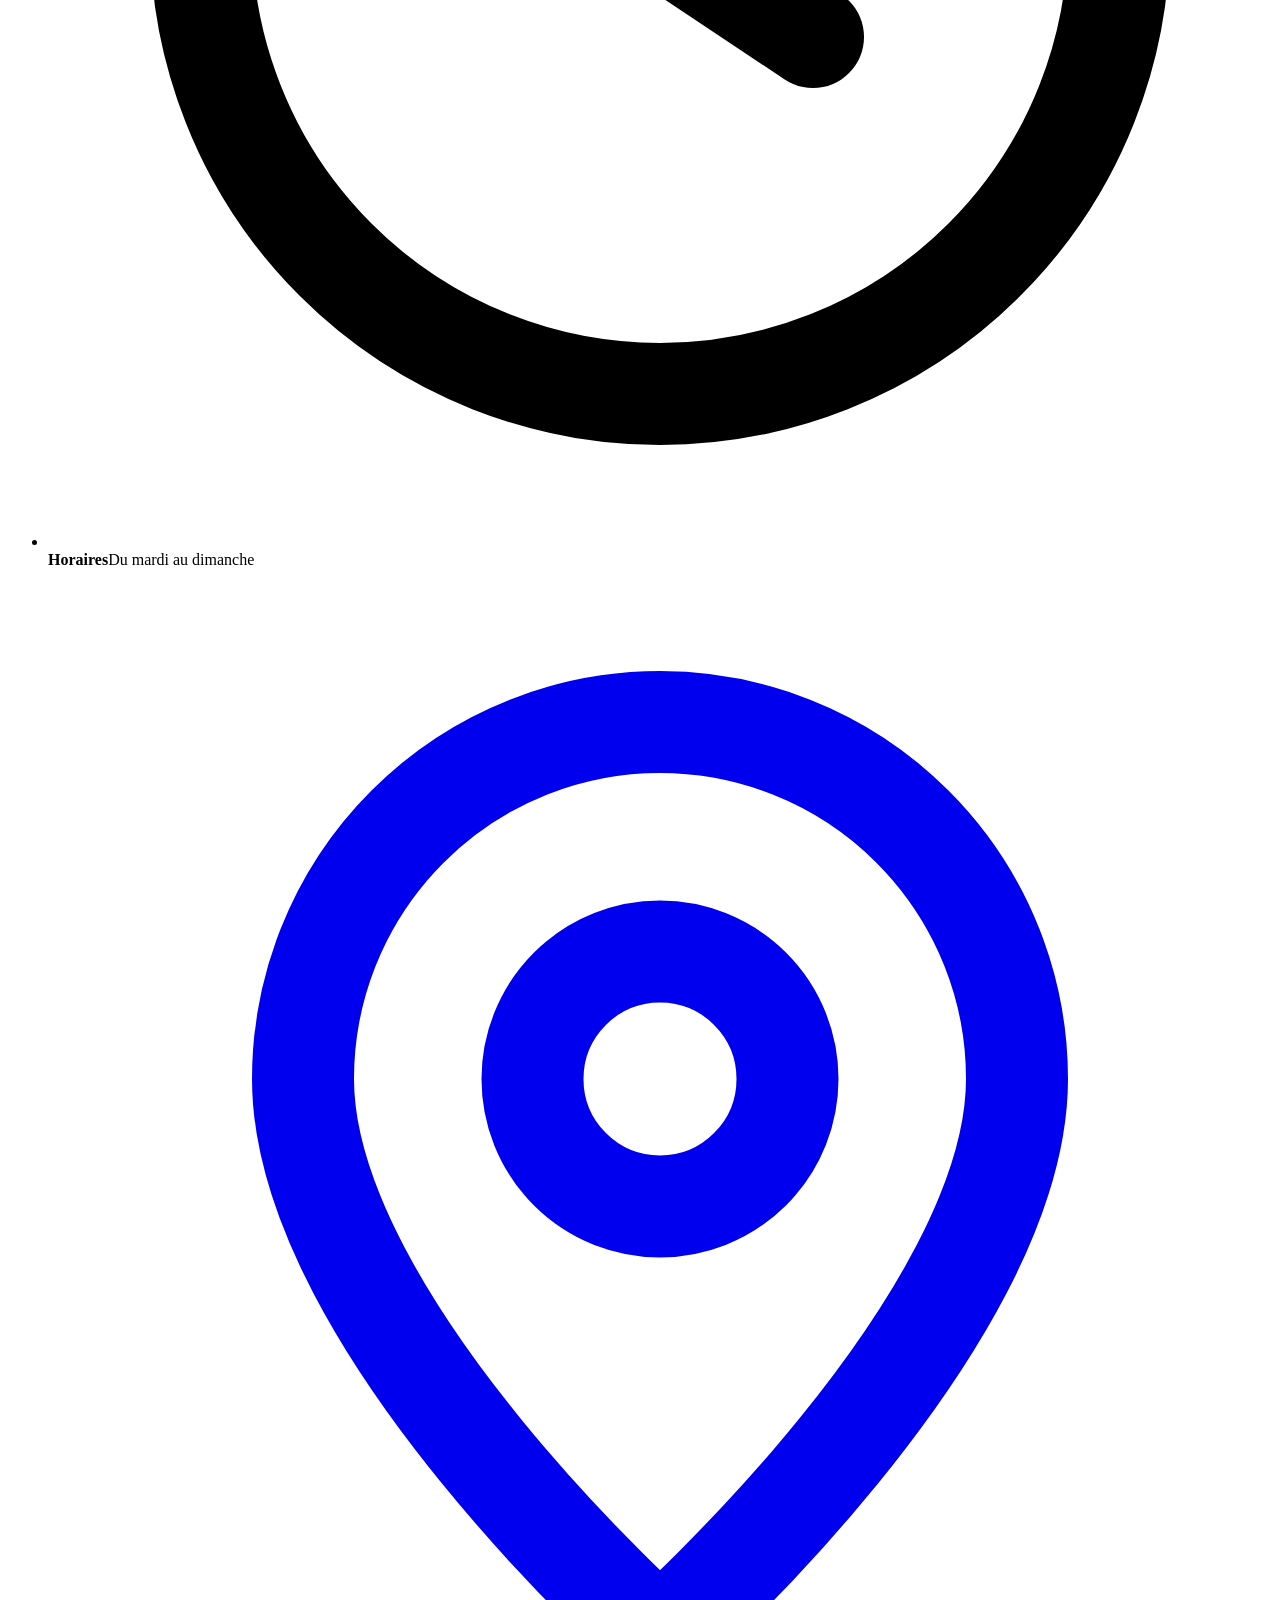
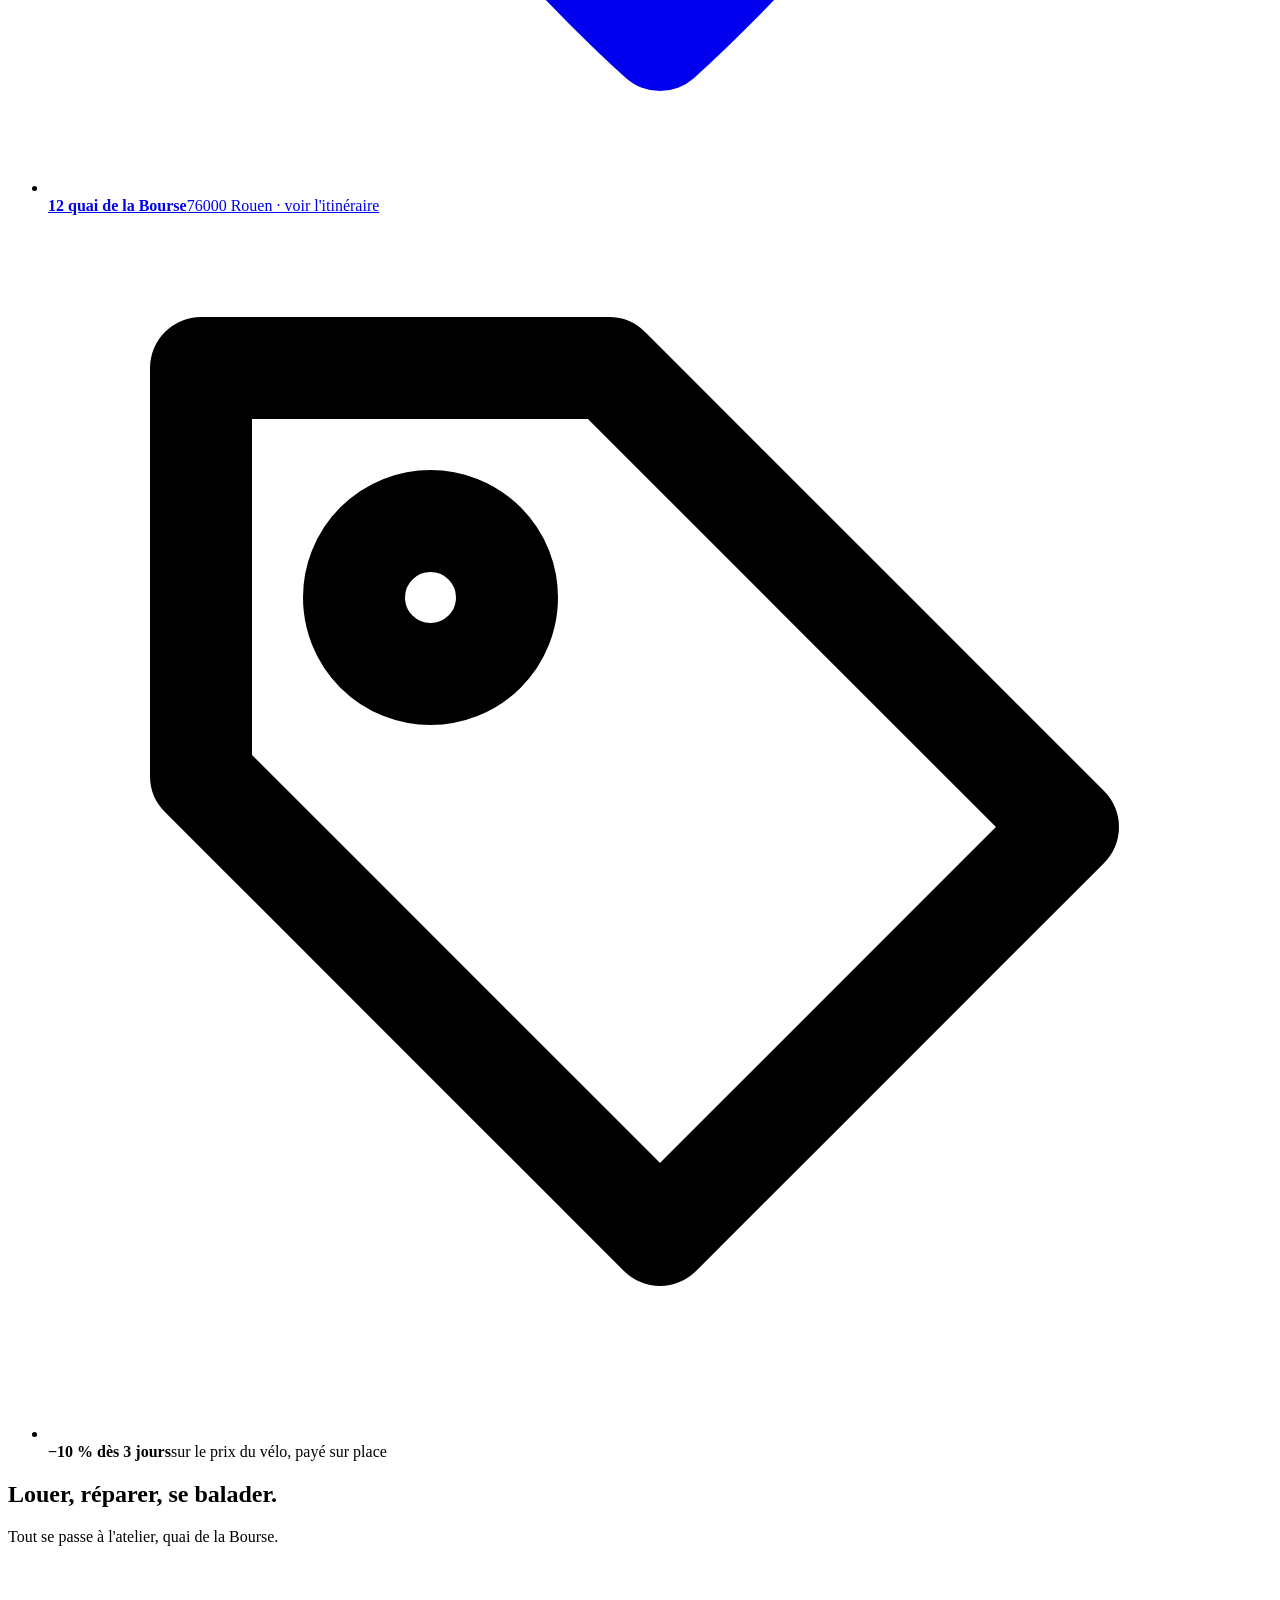
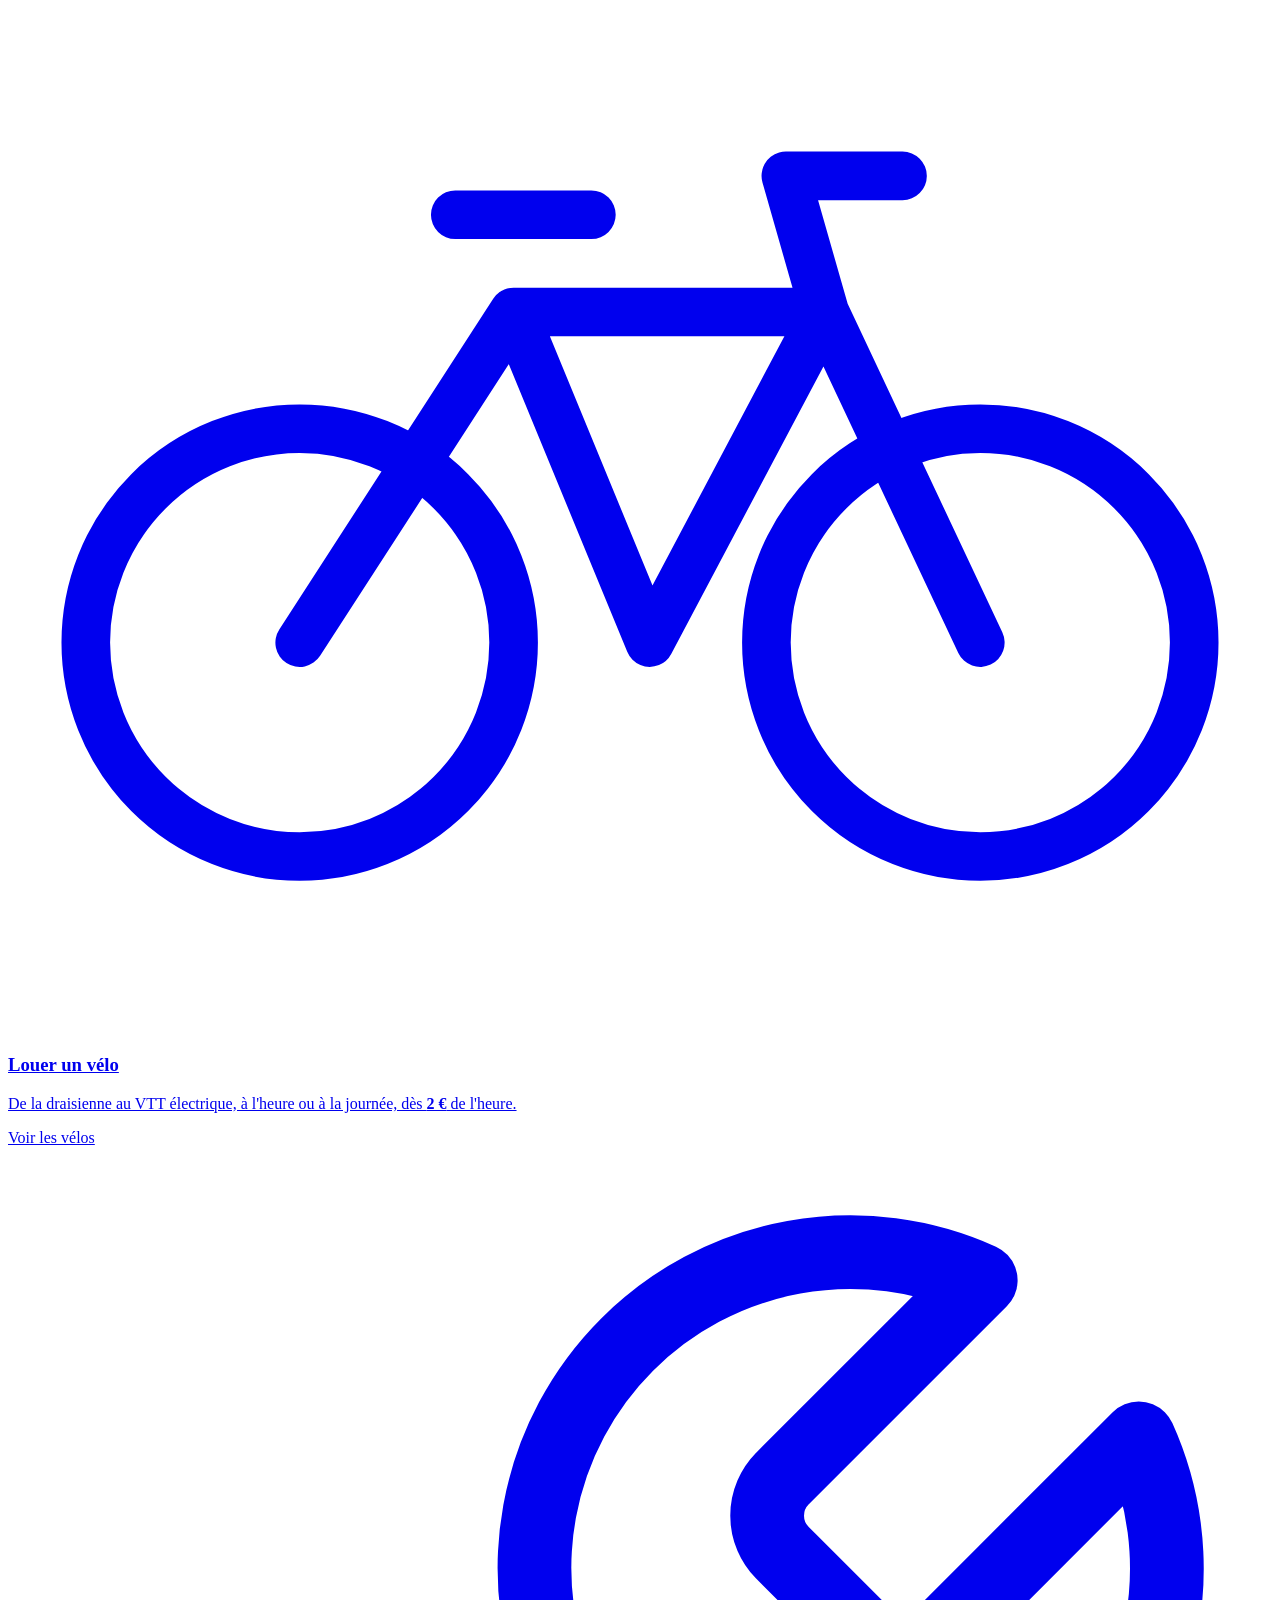
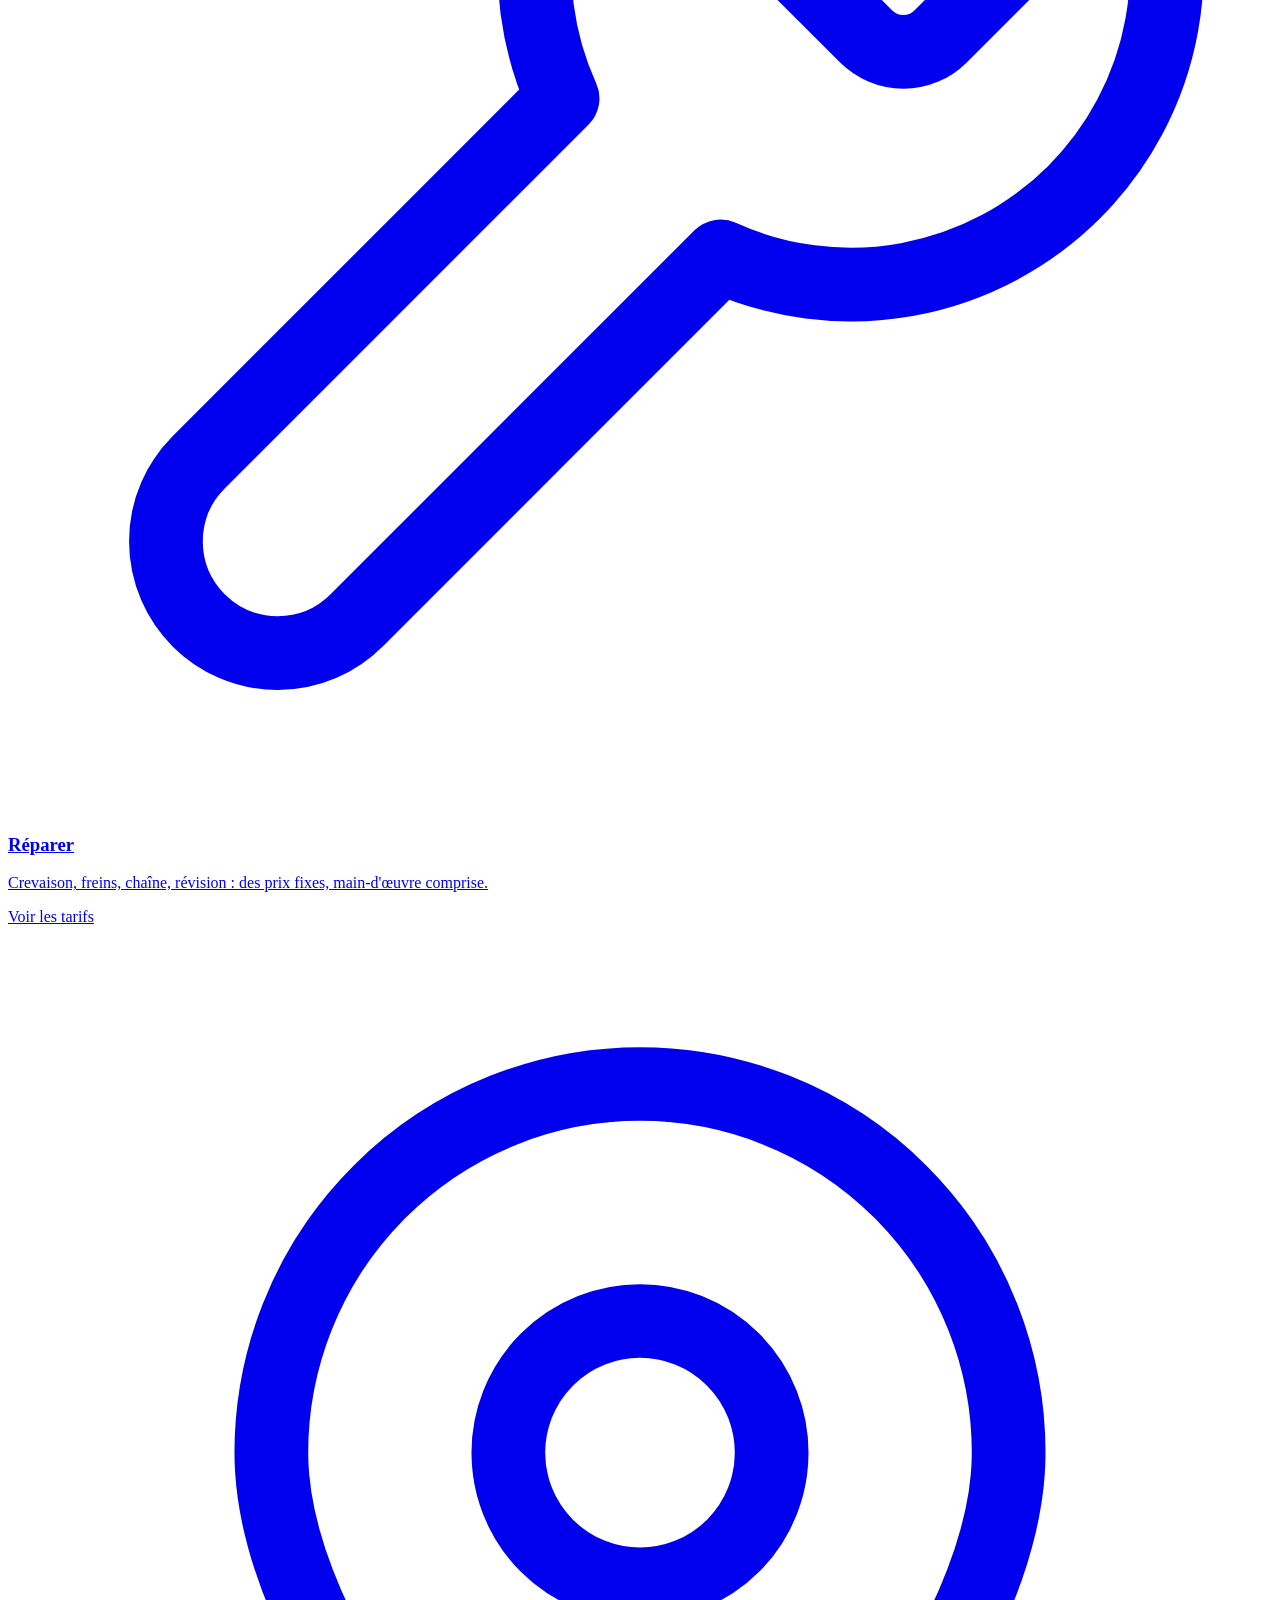
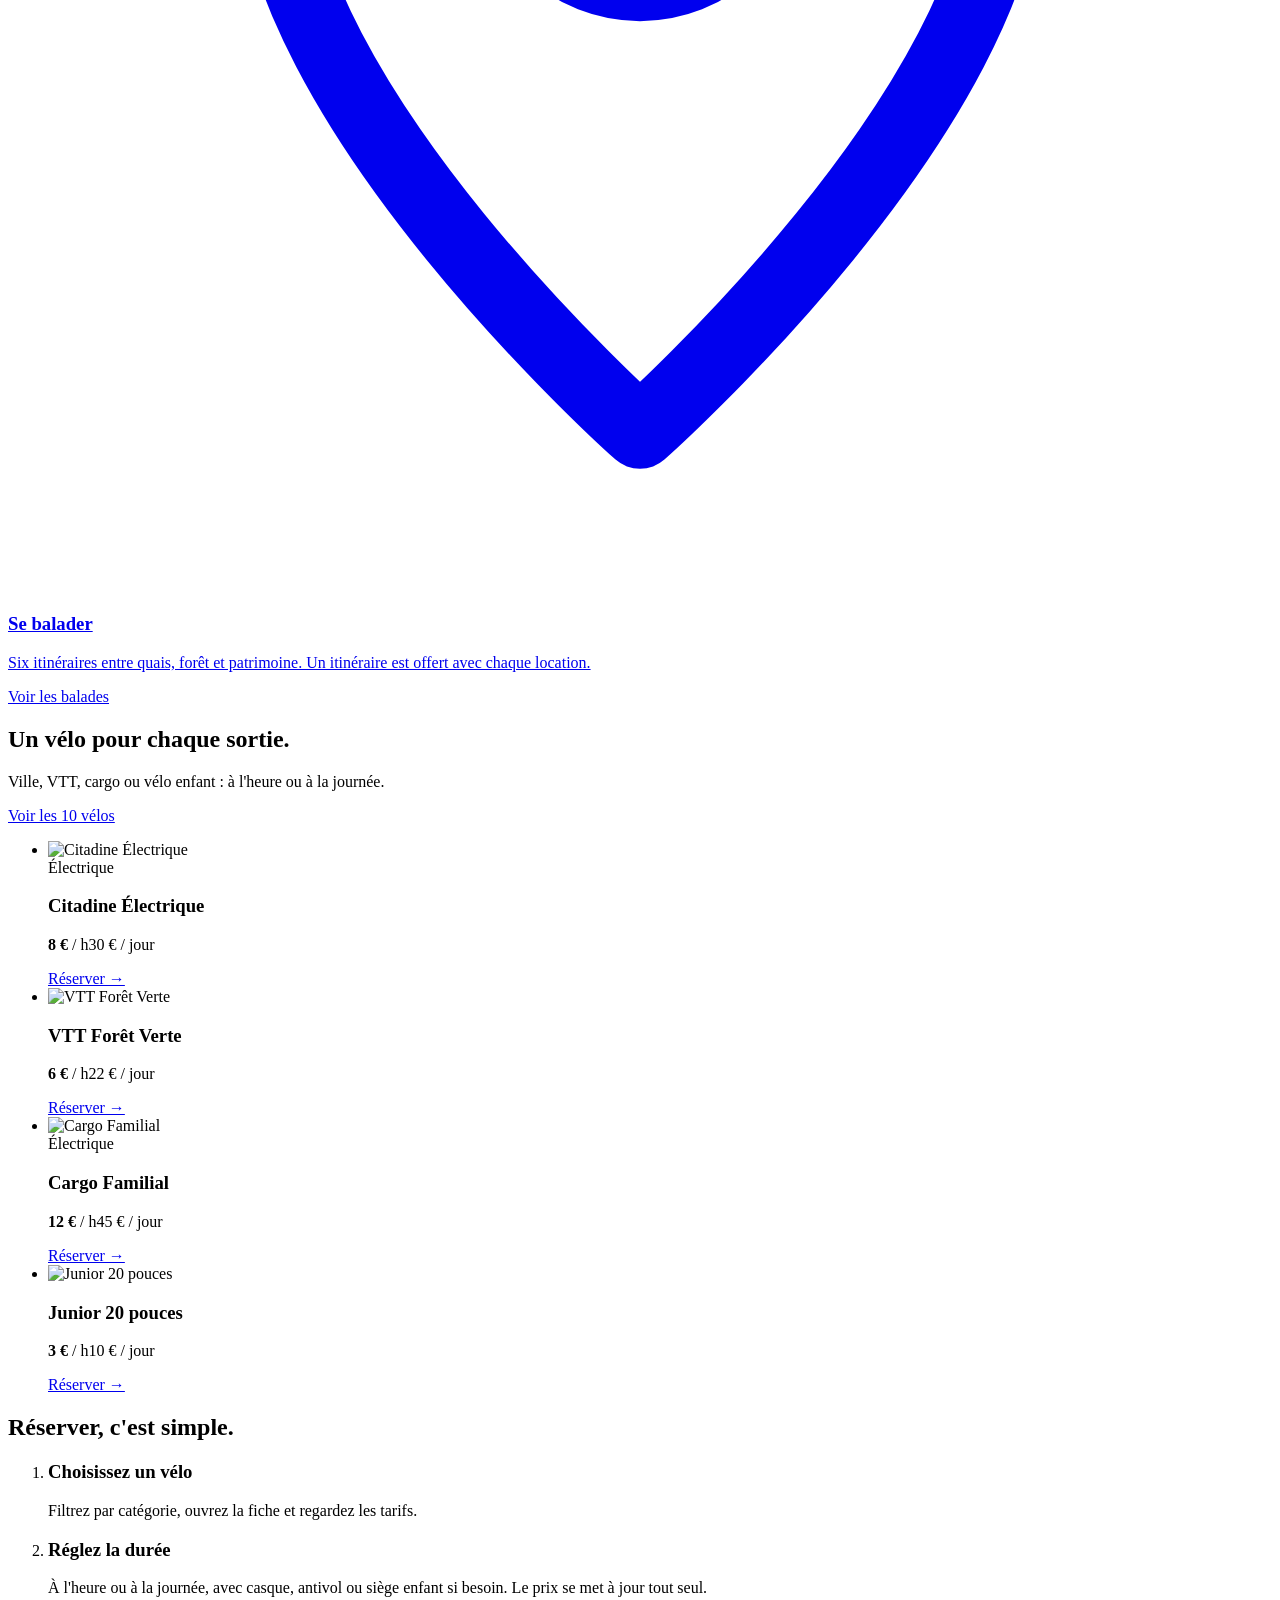
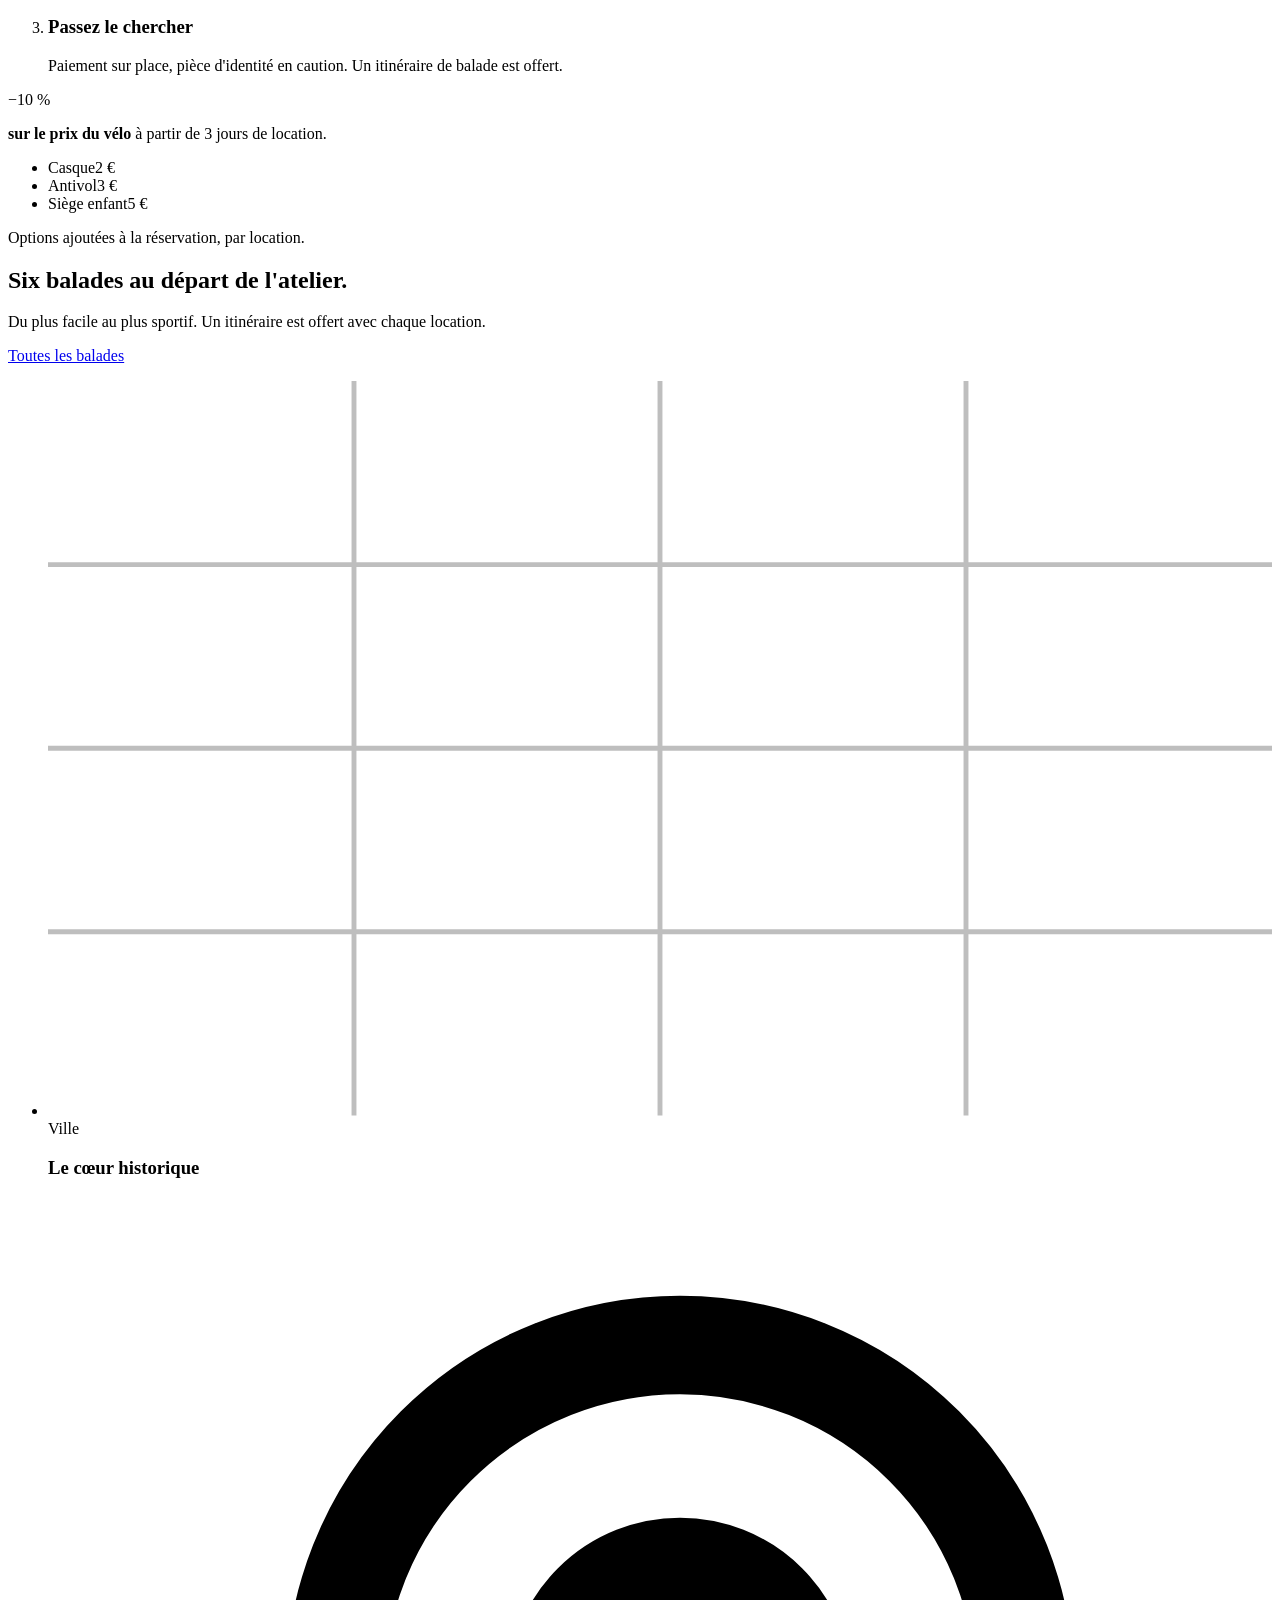
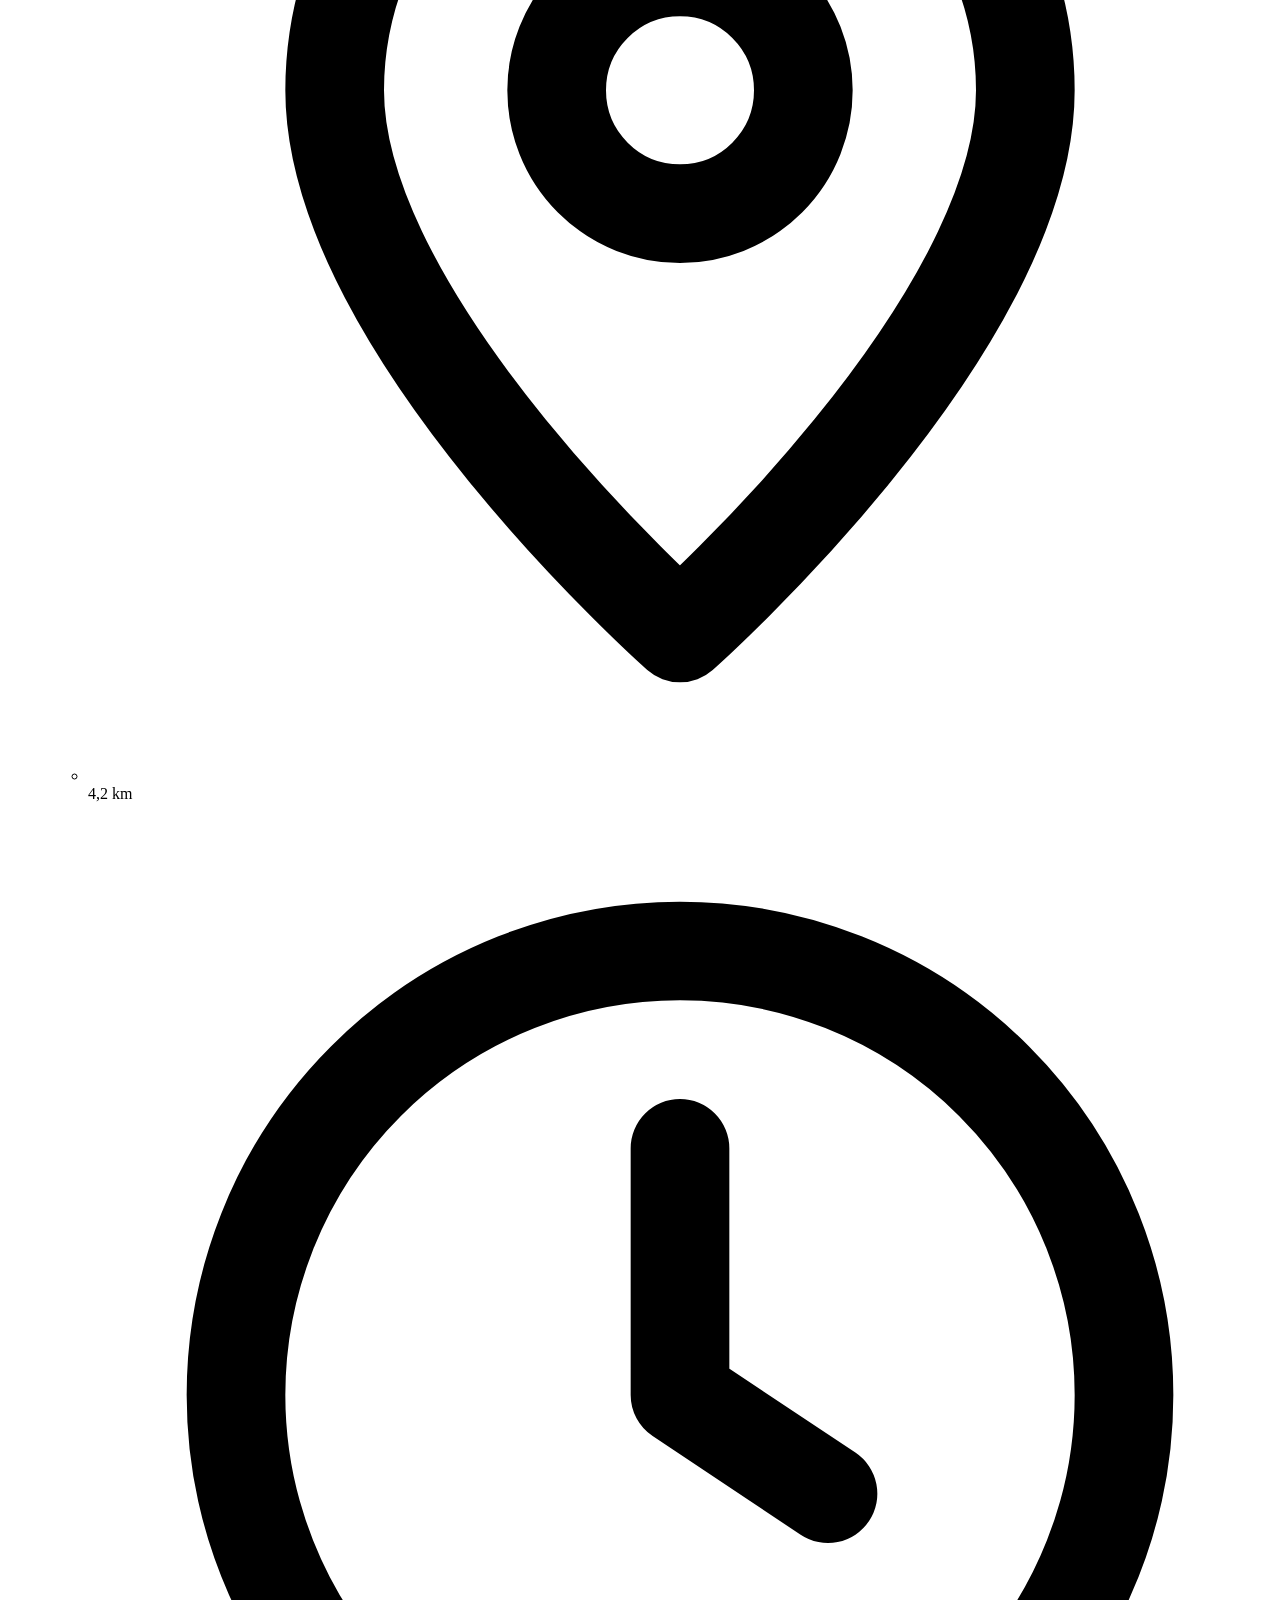
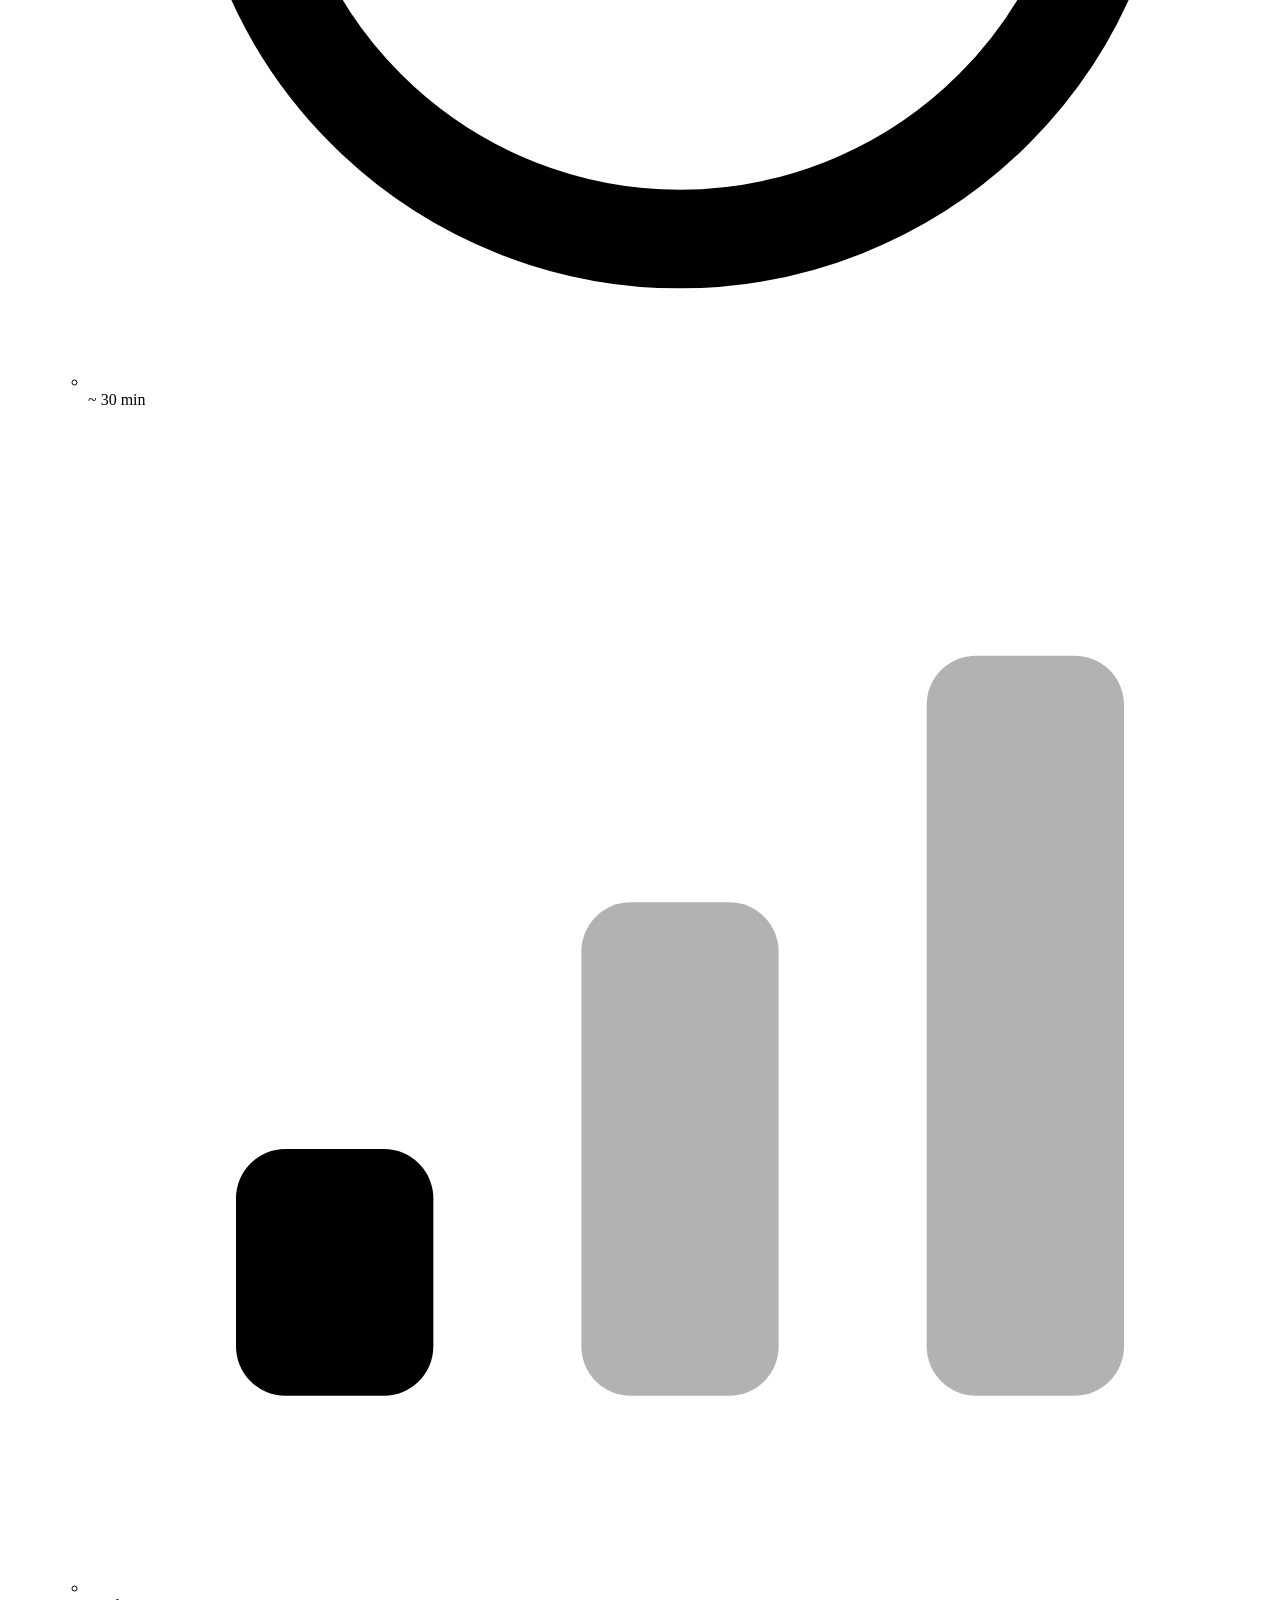
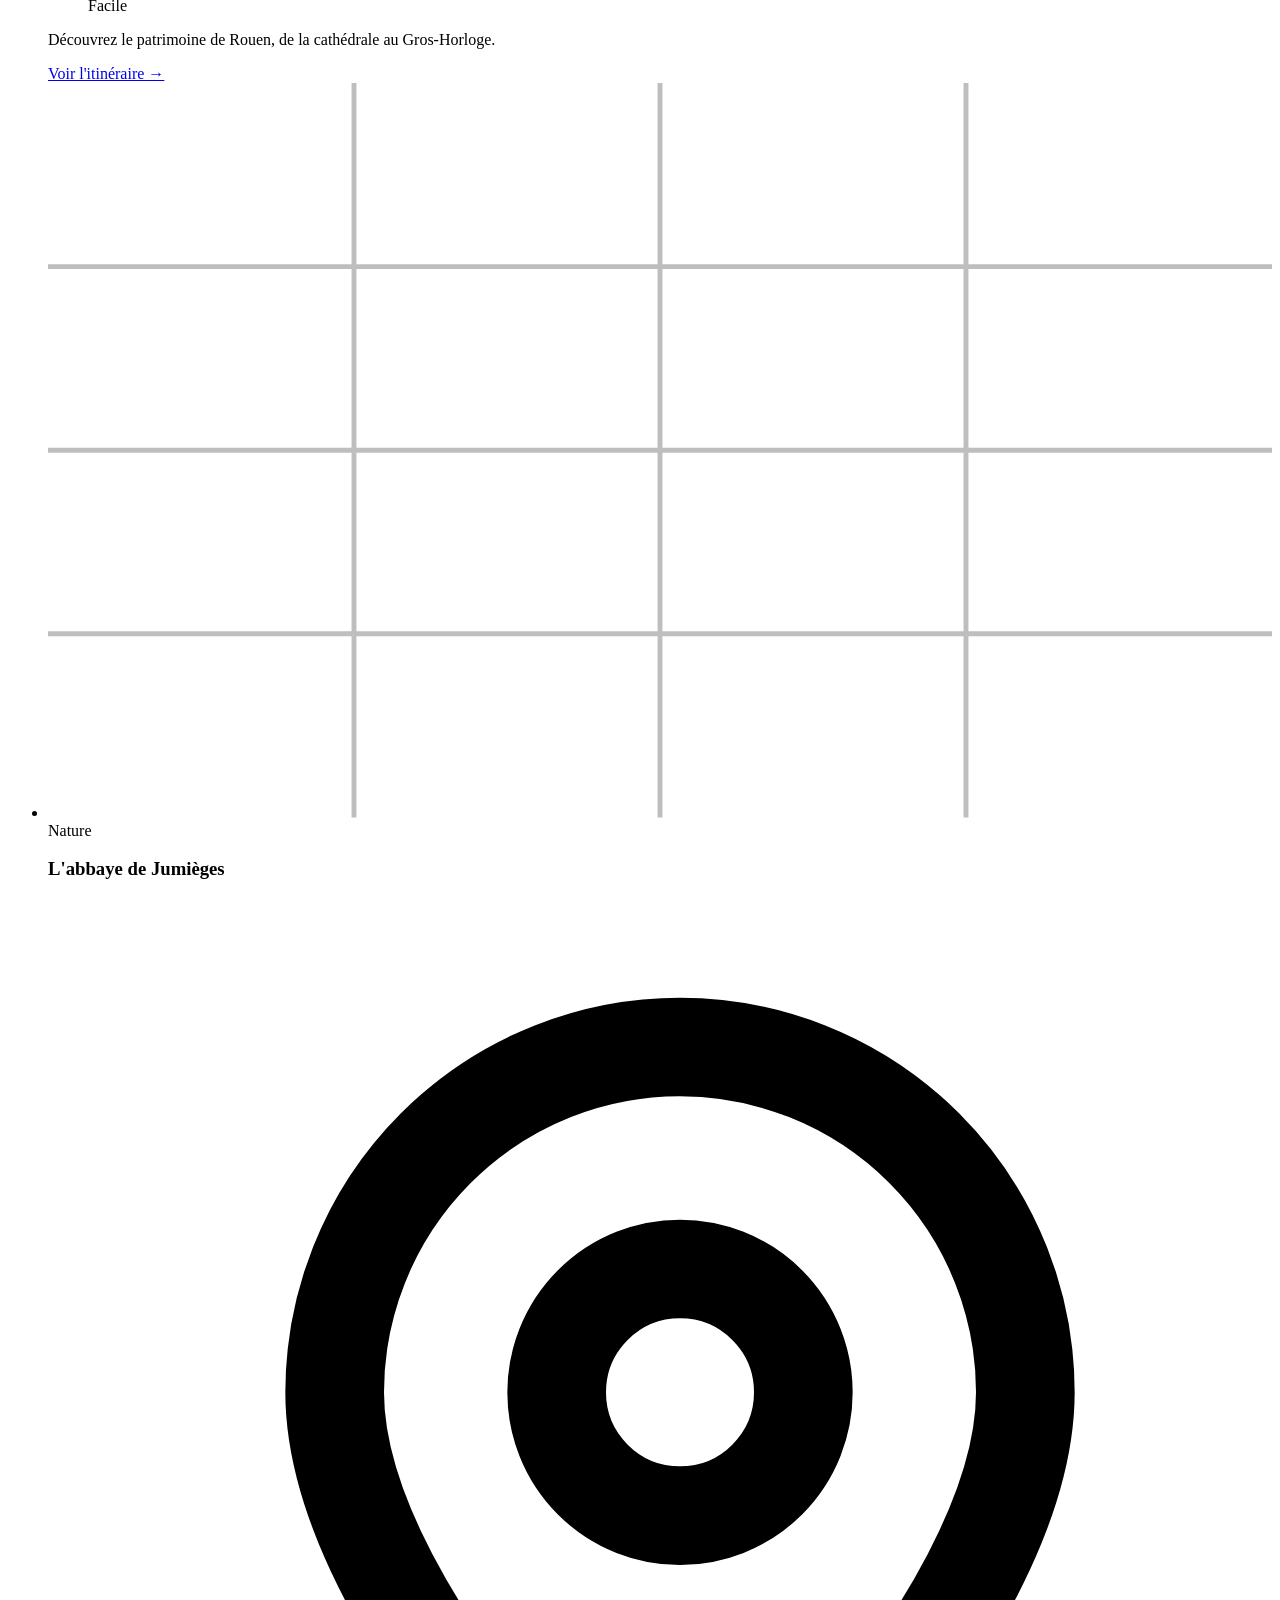
==== commit 89a87a19: "Cleaning up" ====
--- a/projects/rouen-a-velo/index.html
+++ b/projects/rouen-a-velo/index.html
@@ -9,11 +9,11 @@
     <link rel="preconnect" href="https://fonts.gstatic.com" crossorigin>
     <link href="https://fonts.googleapis.com/css2?family=Inter:wght@400;600&family=Poppins:wght@600;700&display=swap" rel="stylesheet">
     <!-- CSS -->
-    <link rel="stylesheet" href="css/style.css">
-    <link rel="stylesheet" href="css/home.css">
+    <link rel="stylesheet" href="../../../../Downloads/projects/rouen-a-velo/css/style.css">
+    <link rel="stylesheet" href="../../../../Downloads/projects/rouen-a-velo/css/home.css">
     <!-- JS -->
-    <script src="js/theme-init.js"></script>
-    <script src="js/main.js" defer></script>
+    <script src="../../../../Downloads/projects/rouen-a-velo/js/theme-init.js"></script>
+    <script src="../../../../Downloads/projects/rouen-a-velo/js/main.js" defer></script>
 </head>
 <body>
 <header class="site-header">
@@ -42,10 +42,10 @@
     <nav class="site-nav" id="main-nav">
         <ul>
             <li><a href="index.html" class="current">Accueil</a></li>
-            <li><a href="pages/velos.html">Nos vélos</a></li>
-            <li><a href="pages/atelier.html">L'atelier</a></li>
-            <li><a href="pages/balades.html">Balades</a></li>
-            <li><a href="pages/contact.html">Contact</a></li>
+            <li><a href="../../../../Downloads/projects/rouen-a-velo/pages/velos.html">Nos vélos</a></li>
+            <li><a href="../../../../Downloads/projects/rouen-a-velo/pages/atelier.html">L'atelier</a></li>
+            <li><a href="../../../../Downloads/projects/rouen-a-velo/pages/balades.html">Balades</a></li>
+            <li><a href="../../../../Downloads/projects/rouen-a-velo/pages/contact.html">Contact</a></li>
         </ul>
     </nav>
     <!-- Dark mode button -->
@@ -116,8 +116,8 @@
             <h1>Rouen se découvre à vélo.</h1>
             <p>Location, réparation et balades au cœur de Rouen. Choisissez votre vélo, on s'occupe du reste.</p>
             <div class="hero-actions">
-                <a class="btn" href="pages/velos.html">Voir les vélos</a>
-                <a class="btn-outline" href="pages/balades.html">Découvrir les balades</a>
+                <a class="btn" href="../../../../Downloads/projects/rouen-a-velo/pages/velos.html">Voir les vélos</a>
+                <a class="btn-outline" href="../../../../Downloads/projects/rouen-a-velo/pages/balades.html">Découvrir les balades</a>
             </div>
         </div>
     </section>
@@ -149,7 +149,7 @@
             </div>
         </div>
         <div class="bento">
-            <a class="tile tile-rent" href="pages/velos.html">
+            <a class="tile tile-rent" href="../../../../Downloads/projects/rouen-a-velo/pages/velos.html">
                 <svg class="tile-art" viewBox="0 0 130 110" fill="none" stroke="currentColor" stroke-width="5" stroke-linecap="round" stroke-linejoin="round">
                     <circle cx="30" cy="70" r="22"/><circle cx="100" cy="70" r="22"/>
                     <path d="M30 70L52 36L84 36L100 70M52 36L66 70L84 36M46 26L60 26M84 36L80 22L92 22"/>
@@ -158,7 +158,7 @@
                 <p>De la draisienne au VTT électrique, à l'heure ou à la journée, dès <strong>2&nbsp;€</strong> de l'heure.</p>
                 <span class="more">Voir les vélos</span>
             </a>
-            <a class="tile tile-repair" href="pages/atelier.html#services">
+            <a class="tile tile-repair" href="../../../../Downloads/projects/rouen-a-velo/pages/atelier.html#services">
                 <svg class="tile-art" viewBox="0 0 24 24" fill="none" stroke="currentColor" stroke-width="1.4" stroke-linecap="round" stroke-linejoin="round">
                     <path d="M14.7 6.3a1 1 0 0 0 0 1.4l1.6 1.6a1 1 0 0 0 1.4 0l3.77-3.77a6 6 0 0 1-7.94 7.94l-6.91 6.91a2.12 2.12 0 0 1-3-3l6.91-6.91a6 6 0 0 1 7.94-7.94l-3.76 3.76z"/>
                 </svg>
@@ -166,7 +166,7 @@
                 <p>Crevaison, freins, chaîne, révision : des prix fixes, main-d'œuvre comprise.</p>
                 <span class="more">Voir les tarifs</span>
             </a>
-            <a class="tile tile-ride" href="pages/balades.html">
+            <a class="tile tile-ride" href="../../../../Downloads/projects/rouen-a-velo/pages/balades.html">
                 <svg class="tile-art" viewBox="0 0 24 24" fill="none" stroke="currentColor" stroke-width="1.4" stroke-linecap="round" stroke-linejoin="round">
                     <path d="M12 21s7-6.2 7-11a7 7 0 1 0-14 0c0 4.8 7 11 7 11z"/><circle cx="12" cy="10" r="2.5"/>
                 </svg>
@@ -183,51 +183,51 @@
                 <h2>Un vélo pour chaque sortie.</h2>
                 <p>Ville, VTT, cargo ou vélo enfant : à l'heure ou à la journée.</p>
             </div>
-            <a class="more" href="pages/velos.html">Voir les 10 vélos</a>
+            <a class="more" href="../../../../Downloads/projects/rouen-a-velo/pages/velos.html">Voir les 10 vélos</a>
         </div>
         <ul class="bike-grid home-bikes">
             <li class="bike-card">
                 <div class="bike-media">
-                    <img class="bike-photo" src="images/velos/citadine-electrique.jpg" alt="Citadine Électrique" width="800" height="600" loading="lazy">
+                    <img class="bike-photo" src="../../../../Downloads/projects/rouen-a-velo/images/velos/citadine-electrique.jpg" alt="Citadine Électrique" width="800" height="600" loading="lazy">
                     <div class="badges"><span class="badge badge-electric">Électrique</span></div>
                 </div>
                 <div class="bike-body">
                     <h3 class="bike-name">Citadine Électrique</h3>
                     <p class="bike-price"><strong class="price-hour">8&nbsp;€</strong> / h<span class="price-alt"><span class="price-day">30&nbsp;€</span> / jour</span></p>
-                    <a class="bike-book" href="pages/velos.html?bike=2">Réserver →</a>
+                    <a class="bike-book" href="../../../../Downloads/projects/rouen-a-velo/pages/velos.html?bike=2">Réserver →</a>
                 </div>
             </li>
             <li class="bike-card">
                 <div class="bike-media">
-                    <img class="bike-photo" src="images/velos/vtt-foret-verte.jpg" alt="VTT Forêt Verte" width="800" height="600" loading="lazy">
+                    <img class="bike-photo" src="../../../../Downloads/projects/rouen-a-velo/images/velos/vtt-foret-verte.jpg" alt="VTT Forêt Verte" width="800" height="600" loading="lazy">
                     <div class="badges"></div>
                 </div>
                 <div class="bike-body">
                     <h3 class="bike-name">VTT Forêt Verte</h3>
                     <p class="bike-price"><strong class="price-hour">6&nbsp;€</strong> / h<span class="price-alt"><span class="price-day">22&nbsp;€</span> / jour</span></p>
-                    <a class="bike-book" href="pages/velos.html?bike=4">Réserver →</a>
+                    <a class="bike-book" href="../../../../Downloads/projects/rouen-a-velo/pages/velos.html?bike=4">Réserver →</a>
                 </div>
             </li>
             <li class="bike-card">
                 <div class="bike-media">
-                    <img class="bike-photo" src="images/velos/cargo-familial.jpg" alt="Cargo Familial" width="800" height="600" loading="lazy">
+                    <img class="bike-photo" src="../../../../Downloads/projects/rouen-a-velo/images/velos/cargo-familial.jpg" alt="Cargo Familial" width="800" height="600" loading="lazy">
                     <div class="badges"><span class="badge badge-electric">Électrique</span></div>
                 </div>
                 <div class="bike-body">
                     <h3 class="bike-name">Cargo Familial</h3>
                     <p class="bike-price"><strong class="price-hour">12&nbsp;€</strong> / h<span class="price-alt"><span class="price-day">45&nbsp;€</span> / jour</span></p>
-                    <a class="bike-book" href="pages/velos.html?bike=6">Réserver →</a>
+                    <a class="bike-book" href="../../../../Downloads/projects/rouen-a-velo/pages/velos.html?bike=6">Réserver →</a>
                 </div>
             </li>
             <li class="bike-card">
                 <div class="bike-media">
-                    <img class="bike-photo" src="images/velos/junior-20.jpg" alt="Junior 20 pouces" width="800" height="600" loading="lazy">
+                    <img class="bike-photo" src="../../../../Downloads/projects/rouen-a-velo/images/velos/junior-20.jpg" alt="Junior 20 pouces" width="800" height="600" loading="lazy">
                     <div class="badges"></div>
                 </div>
                 <div class="bike-body">
                     <h3 class="bike-name">Junior 20 pouces</h3>
                     <p class="bike-price"><strong class="price-hour">3&nbsp;€</strong> / h<span class="price-alt"><span class="price-day">10&nbsp;€</span> / jour</span></p>
-                    <a class="bike-book" href="pages/velos.html?bike=7">Réserver →</a>
+                    <a class="bike-book" href="../../../../Downloads/projects/rouen-a-velo/pages/velos.html?bike=7">Réserver →</a>
                 </div>
             </li>
         </ul>
@@ -278,7 +278,7 @@
                     <h2>Six balades au départ de l'atelier.</h2>
                     <p>Du plus facile au plus sportif. Un itinéraire est offert avec chaque location.</p>
                 </div>
-                <a class="more" href="pages/balades.html">Toutes les balades</a>
+                <a class="more" href="../../../../Downloads/projects/rouen-a-velo/pages/balades.html">Toutes les balades</a>
             </div>
             <ul class="home-routes">
                 <li class="route-card">
@@ -297,7 +297,7 @@
                             <li><svg viewBox="0 0 24 24"><rect x="3" y="15" width="4" height="5" rx="1" fill="currentColor"/><rect x="10" y="10" width="4" height="10" rx="1" opacity=".3" fill="currentColor"/><rect x="17" y="5" width="4" height="15" rx="1" opacity=".3" fill="currentColor"/></svg>Facile</li>
                         </ul>
                         <p>Découvrez le patrimoine de Rouen, de la cathédrale au Gros-Horloge.</p>
-                        <a class="route-link" href="pages/balades.html#coeur">Voir l'itinéraire →</a>
+                        <a class="route-link" href="../../../../Downloads/projects/rouen-a-velo/pages/balades.html#coeur">Voir l'itinéraire →</a>
                     </div>
                 </li>
                 <li class="route-card">
@@ -316,7 +316,7 @@
                             <li><svg viewBox="0 0 24 24"><rect x="3" y="15" width="4" height="5" rx="1" fill="currentColor"/><rect x="10" y="10" width="4" height="10" rx="1" fill="currentColor"/><rect x="17" y="5" width="4" height="15" rx="1" opacity=".3" fill="currentColor"/></svg>Modéré</li>
                         </ul>
                         <p>Une escapade le long de la Seine jusqu'aux ruines de l'abbaye (distance et durée : aller simple).</p>
-                        <a class="route-link" href="pages/balades.html#jumieges">Voir l'itinéraire →</a>
+                        <a class="route-link" href="../../../../Downloads/projects/rouen-a-velo/pages/balades.html#jumieges">Voir l'itinéraire →</a>
                     </div>
                 </li>
                 <li class="route-card">
@@ -335,7 +335,7 @@
                             <li><svg viewBox="0 0 24 24"><rect x="3" y="15" width="4" height="5" rx="1" fill="currentColor"/><rect x="10" y="10" width="4" height="10" rx="1" fill="currentColor"/><rect x="17" y="5" width="4" height="15" rx="1" fill="currentColor"/></svg>Sportif</li>
                         </ul>
                         <p>Un parcours plus exigeant avec de superbes panoramas sur la ville.</p>
-                        <a class="route-link" href="pages/balades.html#hauteurs">Voir l'itinéraire →</a>
+                        <a class="route-link" href="../../../../Downloads/projects/rouen-a-velo/pages/balades.html#hauteurs">Voir l'itinéraire →</a>
                     </div>
                 </li>
             </ul>
@@ -344,7 +344,7 @@
     <!-- The WorkShop -->
     <section class="home-section wrap">
         <div class="workshop">
-            <img class="workshop-photo" src="images/atelier/boutique.jpg" alt="La boutique Rouen à Vélo, quai de la Bourse" width="800" height="600">
+            <img class="workshop-photo" src="../../../../Downloads/projects/rouen-a-velo/images/atelier/boutique.jpg" alt="La boutique Rouen à Vélo, quai de la Bourse" width="800" height="600">
             <div>
                 <h2>Une panne ? Réparation à prix fixe.</h2>
                 <p>Yanis et Léa réparent tout ce qui roule, souvent dans la journée. Si une pièce doit être changée en plus, nous vous prévenons avant.</p>
@@ -354,7 +354,7 @@
                     <li><span>Changement de chaîne</span><i class="leader"></i><strong>25 €</strong></li>
                     <li><span>Révision complète</span><i class="leader"></i><strong>45 €</strong></li>
                 </ul>
-                <a class="more" href="pages/atelier.html">Découvrir l'atelier et l'équipe</a>
+                <a class="more" href="../../../../Downloads/projects/rouen-a-velo/pages/atelier.html">Découvrir l'atelier et l'équipe</a>
             </div>
         </div>
     </section>
@@ -392,7 +392,7 @@
                 <div class="hero-actions">
                     <a class="btn" href="https://www.google.com/maps/search/?api=1&amp;query=12+Quai+de+la+Bourse+76000+Rouen"
                        target="_blank" rel="noopener">Voir l'itinéraire</a>
-                    <a class="btn-outline" href="pages/contact.html">Nous contacter</a>
+                    <a class="btn-outline" href="../../../../Downloads/projects/rouen-a-velo/pages/contact.html">Nous contacter</a>
                 </div>
             </div>
         </div>
@@ -407,8 +407,8 @@
                 <h2>Prêt à rouler ?</h2>
                 <p>Choisissez votre vélo en ligne, payez sur place. On s'occupe du reste.</p>
                 <div class="hero-actions">
-                    <a class="btn" href="pages/velos.html">Choisir mon vélo</a>
-                    <a class="btn-outline" href="pages/balades.html">Voir les balades</a>
+                    <a class="btn" href="../../../../Downloads/projects/rouen-a-velo/pages/velos.html">Choisir mon vélo</a>
+                    <a class="btn-outline" href="../../../../Downloads/projects/rouen-a-velo/pages/balades.html">Voir les balades</a>
                 </div>
             </div>
         </div>
@@ -424,10 +424,10 @@
             <h2>Pages</h2>
             <ul>
                 <li><a href="index.html" class="current">Accueil</a></li>
-                <li><a href="pages/velos.html">Nos vélos</a></li>
-                <li><a href="pages/atelier.html">L'atelier</a></li>
-                <li><a href="pages/balades.html">Balades</a></li>
-                <li><a href="pages/contact.html">Contact</a></li>
+                <li><a href="../../../../Downloads/projects/rouen-a-velo/pages/velos.html">Nos vélos</a></li>
+                <li><a href="../../../../Downloads/projects/rouen-a-velo/pages/atelier.html">L'atelier</a></li>
+                <li><a href="../../../../Downloads/projects/rouen-a-velo/pages/balades.html">Balades</a></li>
+                <li><a href="../../../../Downloads/projects/rouen-a-velo/pages/contact.html">Contact</a></li>
             </ul>
         </div>
         <div>
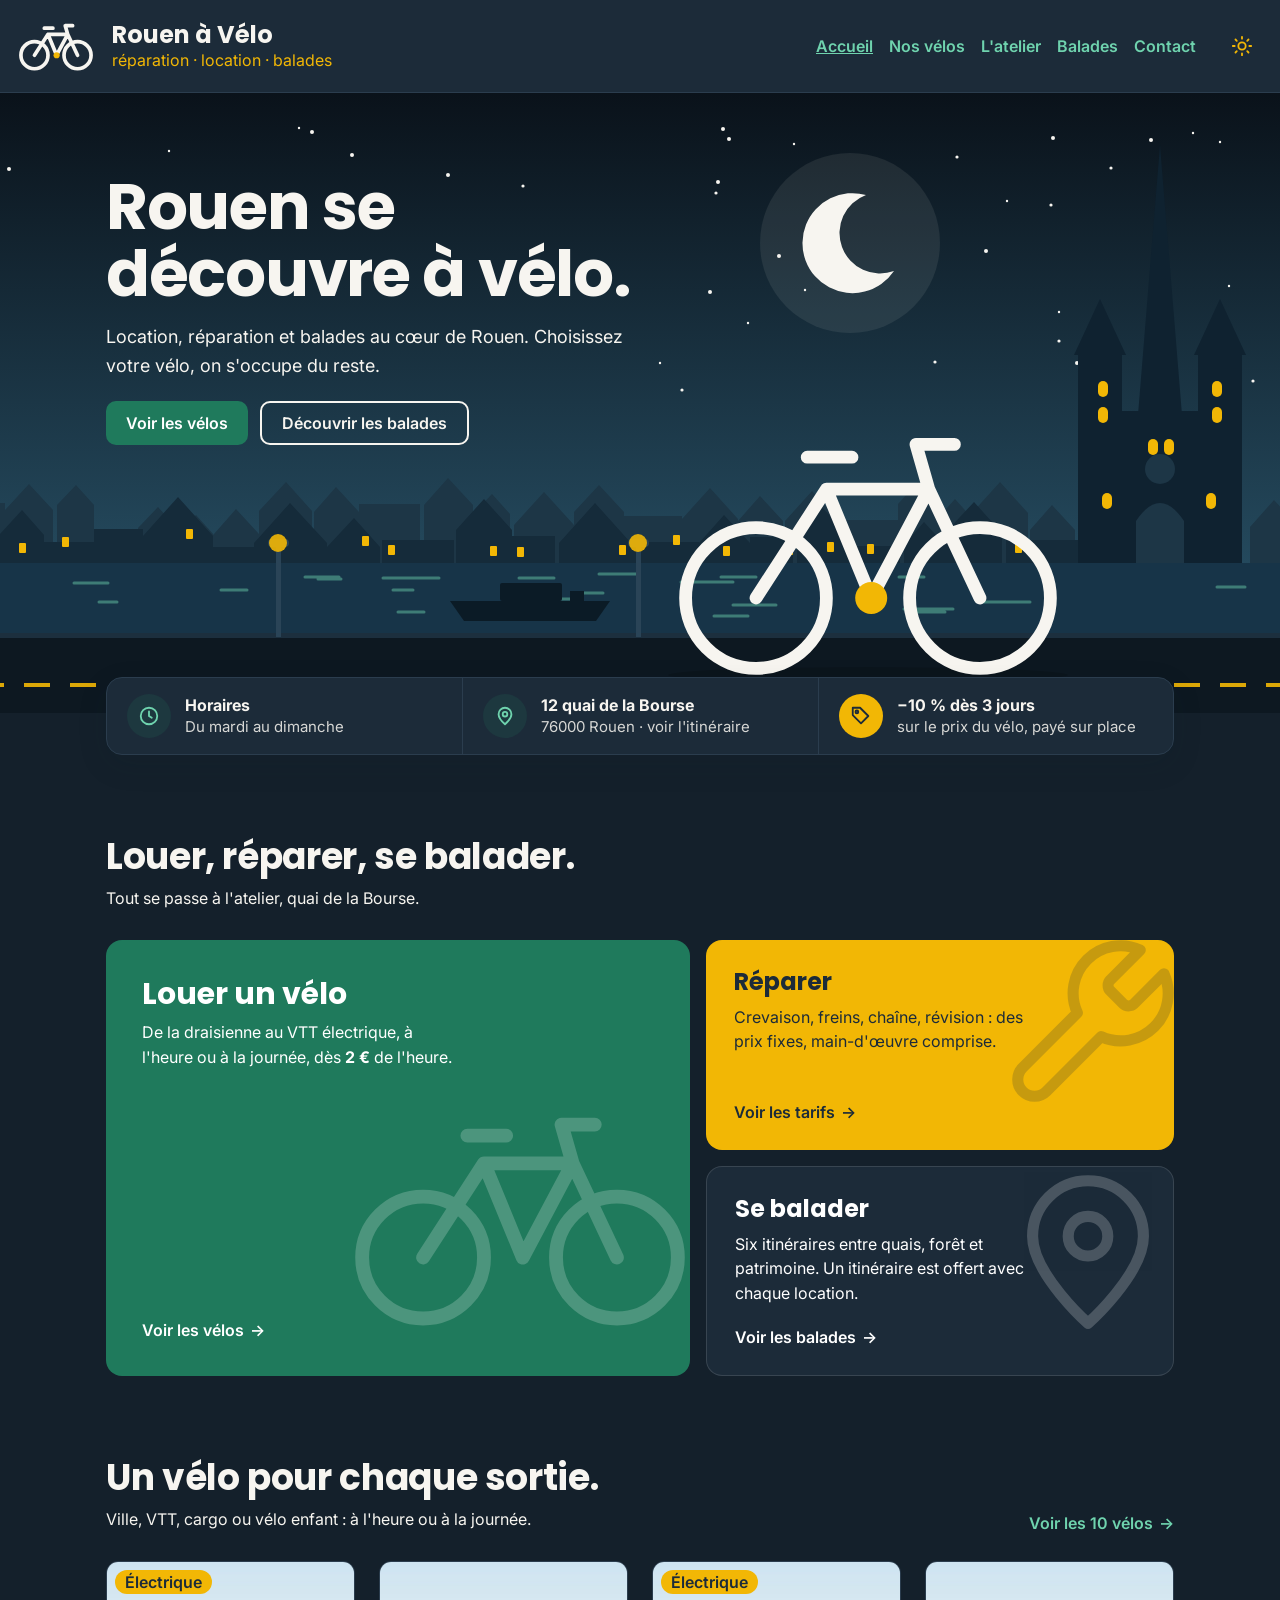
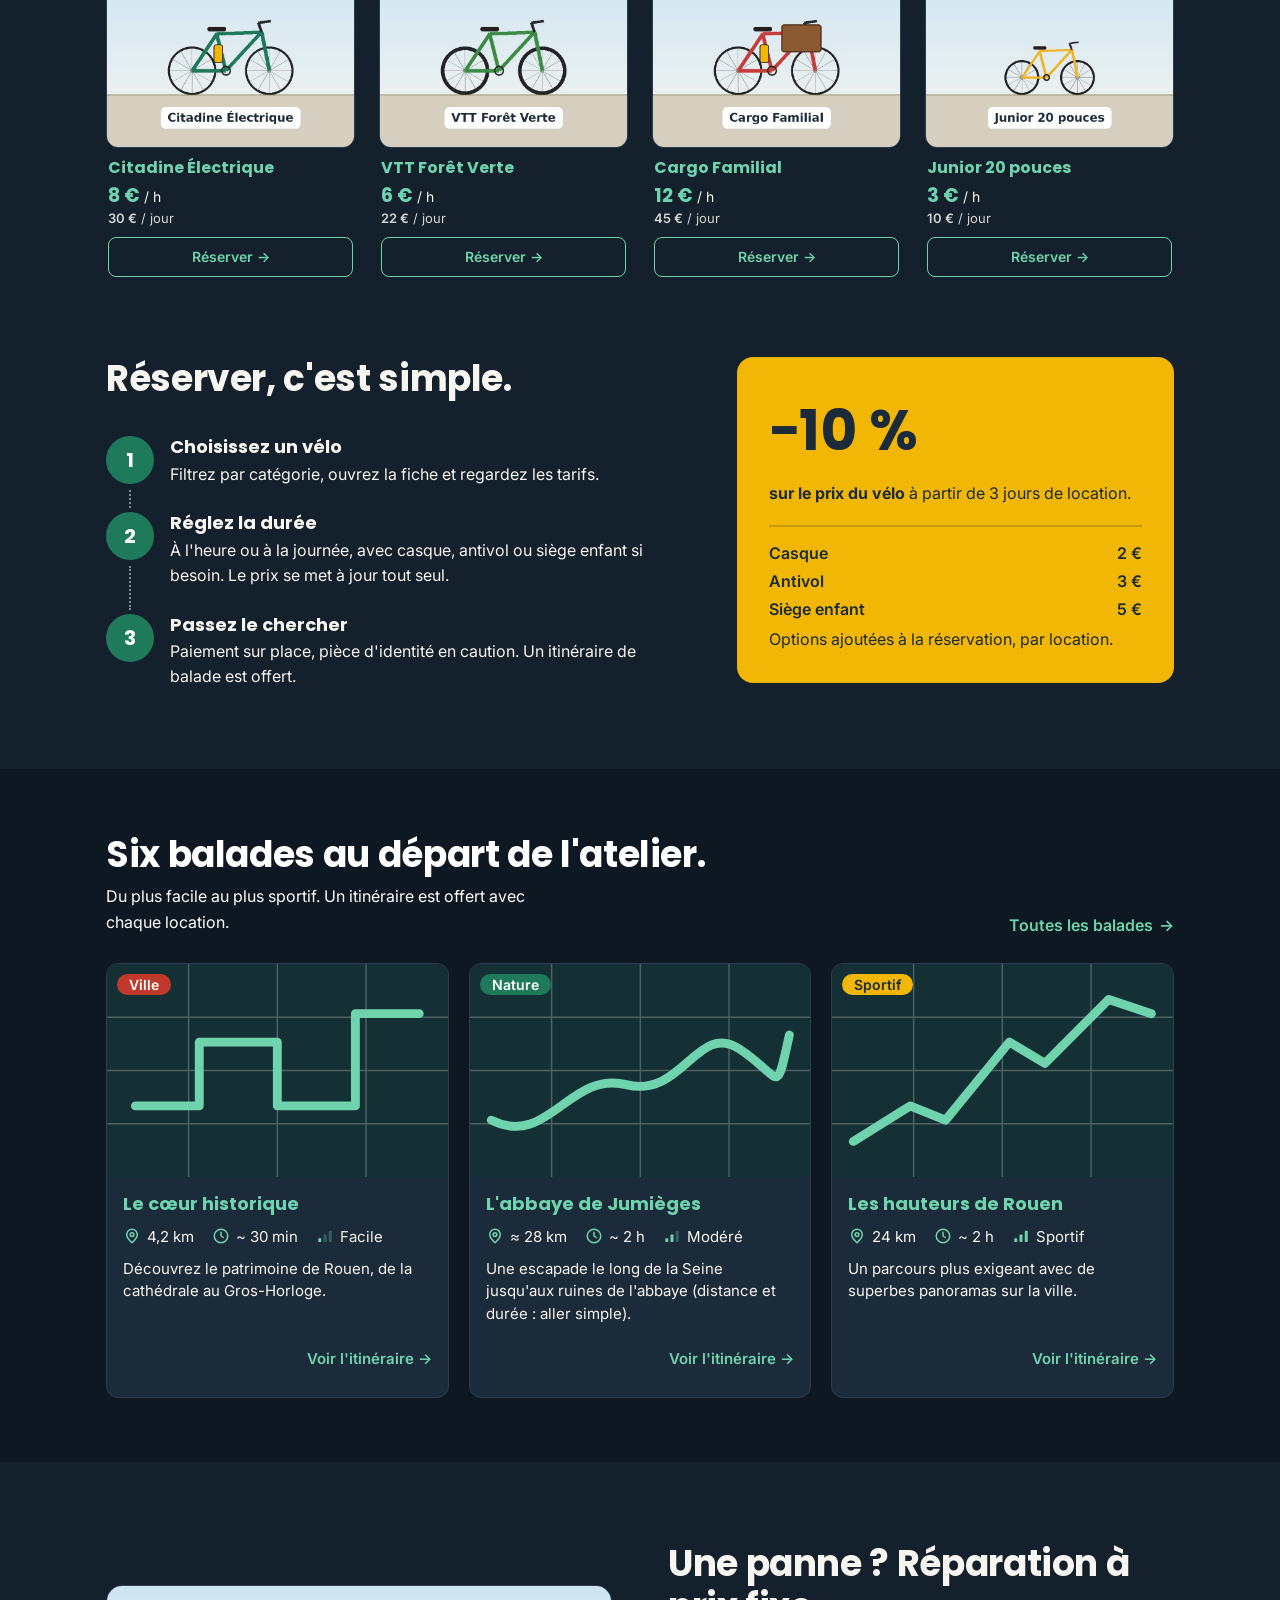
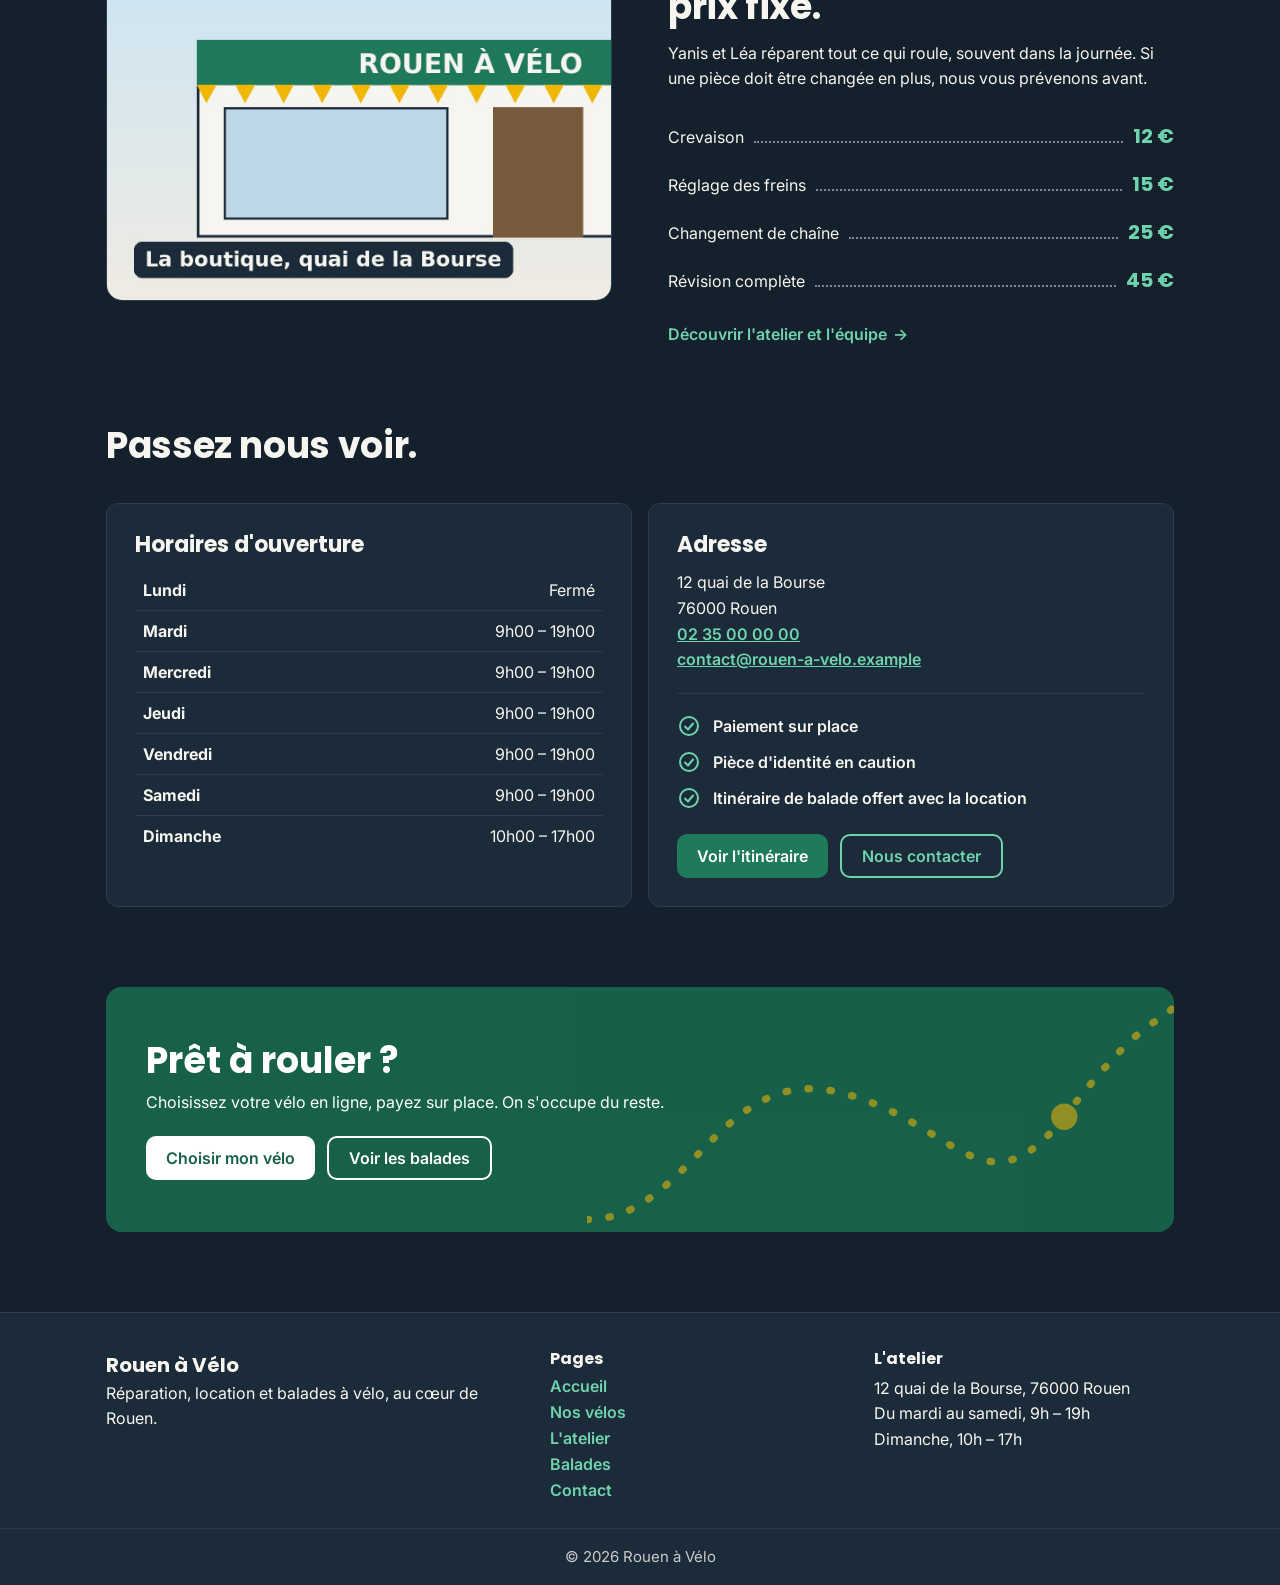
==== commit 4e115039: "Cleaning up" ====
--- a/projects/rouen-a-velo/index.html
+++ b/projects/rouen-a-velo/index.html
@@ -9,11 +9,11 @@
     <link rel="preconnect" href="https://fonts.gstatic.com" crossorigin>
     <link href="https://fonts.googleapis.com/css2?family=Inter:wght@400;600&family=Poppins:wght@600;700&display=swap" rel="stylesheet">
     <!-- CSS -->
-    <link rel="stylesheet" href="../../../../Downloads/projects/rouen-a-velo/css/style.css">
-    <link rel="stylesheet" href="../../../../Downloads/projects/rouen-a-velo/css/home.css">
+    <link rel="stylesheet" href="css/style.css">
+    <link rel="stylesheet" href="css/home.css">
     <!-- JS -->
-    <script src="../../../../Downloads/projects/rouen-a-velo/js/theme-init.js"></script>
-    <script src="../../../../Downloads/projects/rouen-a-velo/js/main.js" defer></script>
+    <script src="js/theme-init.js"></script>
+    <script src="js/main.js" defer></script>
 </head>
 <body>
 <header class="site-header">
@@ -42,10 +42,10 @@
     <nav class="site-nav" id="main-nav">
         <ul>
             <li><a href="index.html" class="current">Accueil</a></li>
-            <li><a href="../../../../Downloads/projects/rouen-a-velo/pages/velos.html">Nos vélos</a></li>
-            <li><a href="../../../../Downloads/projects/rouen-a-velo/pages/atelier.html">L'atelier</a></li>
-            <li><a href="../../../../Downloads/projects/rouen-a-velo/pages/balades.html">Balades</a></li>
-            <li><a href="../../../../Downloads/projects/rouen-a-velo/pages/contact.html">Contact</a></li>
+            <li><a href="pages/velos.html">Nos vélos</a></li>
+            <li><a href="pages/atelier.html">L'atelier</a></li>
+            <li><a href="pages/balades.html">Balades</a></li>
+            <li><a href="pages/contact.html">Contact</a></li>
         </ul>
     </nav>
     <!-- Dark mode button -->
@@ -116,8 +116,8 @@
             <h1>Rouen se découvre à vélo.</h1>
             <p>Location, réparation et balades au cœur de Rouen. Choisissez votre vélo, on s'occupe du reste.</p>
             <div class="hero-actions">
-                <a class="btn" href="../../../../Downloads/projects/rouen-a-velo/pages/velos.html">Voir les vélos</a>
-                <a class="btn-outline" href="../../../../Downloads/projects/rouen-a-velo/pages/balades.html">Découvrir les balades</a>
+                <a class="btn" href="pages/velos.html">Voir les vélos</a>
+                <a class="btn-outline" href="pages/balades.html">Découvrir les balades</a>
             </div>
         </div>
     </section>
@@ -149,7 +149,7 @@
             </div>
         </div>
         <div class="bento">
-            <a class="tile tile-rent" href="../../../../Downloads/projects/rouen-a-velo/pages/velos.html">
+            <a class="tile tile-rent" href="pages/velos.html">
                 <svg class="tile-art" viewBox="0 0 130 110" fill="none" stroke="currentColor" stroke-width="5" stroke-linecap="round" stroke-linejoin="round">
                     <circle cx="30" cy="70" r="22"/><circle cx="100" cy="70" r="22"/>
                     <path d="M30 70L52 36L84 36L100 70M52 36L66 70L84 36M46 26L60 26M84 36L80 22L92 22"/>
@@ -158,7 +158,7 @@
                 <p>De la draisienne au VTT électrique, à l'heure ou à la journée, dès <strong>2&nbsp;€</strong> de l'heure.</p>
                 <span class="more">Voir les vélos</span>
             </a>
-            <a class="tile tile-repair" href="../../../../Downloads/projects/rouen-a-velo/pages/atelier.html#services">
+            <a class="tile tile-repair" href="pages/atelier.html#services">
                 <svg class="tile-art" viewBox="0 0 24 24" fill="none" stroke="currentColor" stroke-width="1.4" stroke-linecap="round" stroke-linejoin="round">
                     <path d="M14.7 6.3a1 1 0 0 0 0 1.4l1.6 1.6a1 1 0 0 0 1.4 0l3.77-3.77a6 6 0 0 1-7.94 7.94l-6.91 6.91a2.12 2.12 0 0 1-3-3l6.91-6.91a6 6 0 0 1 7.94-7.94l-3.76 3.76z"/>
                 </svg>
@@ -166,7 +166,7 @@
                 <p>Crevaison, freins, chaîne, révision : des prix fixes, main-d'œuvre comprise.</p>
                 <span class="more">Voir les tarifs</span>
             </a>
-            <a class="tile tile-ride" href="../../../../Downloads/projects/rouen-a-velo/pages/balades.html">
+            <a class="tile tile-ride" href="pages/balades.html">
                 <svg class="tile-art" viewBox="0 0 24 24" fill="none" stroke="currentColor" stroke-width="1.4" stroke-linecap="round" stroke-linejoin="round">
                     <path d="M12 21s7-6.2 7-11a7 7 0 1 0-14 0c0 4.8 7 11 7 11z"/><circle cx="12" cy="10" r="2.5"/>
                 </svg>
@@ -183,51 +183,51 @@
                 <h2>Un vélo pour chaque sortie.</h2>
                 <p>Ville, VTT, cargo ou vélo enfant : à l'heure ou à la journée.</p>
             </div>
-            <a class="more" href="../../../../Downloads/projects/rouen-a-velo/pages/velos.html">Voir les 10 vélos</a>
+            <a class="more" href="pages/velos.html">Voir les 10 vélos</a>
         </div>
         <ul class="bike-grid home-bikes">
             <li class="bike-card">
                 <div class="bike-media">
-                    <img class="bike-photo" src="../../../../Downloads/projects/rouen-a-velo/images/velos/citadine-electrique.jpg" alt="Citadine Électrique" width="800" height="600" loading="lazy">
+                    <img class="bike-photo" src="images/velos/citadine-electrique.jpg" alt="Citadine Électrique" width="800" height="600" loading="lazy">
                     <div class="badges"><span class="badge badge-electric">Électrique</span></div>
                 </div>
                 <div class="bike-body">
                     <h3 class="bike-name">Citadine Électrique</h3>
                     <p class="bike-price"><strong class="price-hour">8&nbsp;€</strong> / h<span class="price-alt"><span class="price-day">30&nbsp;€</span> / jour</span></p>
-                    <a class="bike-book" href="../../../../Downloads/projects/rouen-a-velo/pages/velos.html?bike=2">Réserver →</a>
+                    <a class="bike-book" href="pages/velos.html?bike=2">Réserver →</a>
                 </div>
             </li>
             <li class="bike-card">
                 <div class="bike-media">
-                    <img class="bike-photo" src="../../../../Downloads/projects/rouen-a-velo/images/velos/vtt-foret-verte.jpg" alt="VTT Forêt Verte" width="800" height="600" loading="lazy">
+                    <img class="bike-photo" src="images/velos/vtt-foret-verte.jpg" alt="VTT Forêt Verte" width="800" height="600" loading="lazy">
                     <div class="badges"></div>
                 </div>
                 <div class="bike-body">
                     <h3 class="bike-name">VTT Forêt Verte</h3>
                     <p class="bike-price"><strong class="price-hour">6&nbsp;€</strong> / h<span class="price-alt"><span class="price-day">22&nbsp;€</span> / jour</span></p>
-                    <a class="bike-book" href="../../../../Downloads/projects/rouen-a-velo/pages/velos.html?bike=4">Réserver →</a>
+                    <a class="bike-book" href="pages/velos.html?bike=4">Réserver →</a>
                 </div>
             </li>
             <li class="bike-card">
                 <div class="bike-media">
-                    <img class="bike-photo" src="../../../../Downloads/projects/rouen-a-velo/images/velos/cargo-familial.jpg" alt="Cargo Familial" width="800" height="600" loading="lazy">
+                    <img class="bike-photo" src="images/velos/cargo-familial.jpg" alt="Cargo Familial" width="800" height="600" loading="lazy">
                     <div class="badges"><span class="badge badge-electric">Électrique</span></div>
                 </div>
                 <div class="bike-body">
                     <h3 class="bike-name">Cargo Familial</h3>
                     <p class="bike-price"><strong class="price-hour">12&nbsp;€</strong> / h<span class="price-alt"><span class="price-day">45&nbsp;€</span> / jour</span></p>
-                    <a class="bike-book" href="../../../../Downloads/projects/rouen-a-velo/pages/velos.html?bike=6">Réserver →</a>
+                    <a class="bike-book" href="pages/velos.html?bike=6">Réserver →</a>
                 </div>
             </li>
             <li class="bike-card">
                 <div class="bike-media">
-                    <img class="bike-photo" src="../../../../Downloads/projects/rouen-a-velo/images/velos/junior-20.jpg" alt="Junior 20 pouces" width="800" height="600" loading="lazy">
+                    <img class="bike-photo" src="images/velos/junior-20.jpg" alt="Junior 20 pouces" width="800" height="600" loading="lazy">
                     <div class="badges"></div>
                 </div>
                 <div class="bike-body">
                     <h3 class="bike-name">Junior 20 pouces</h3>
                     <p class="bike-price"><strong class="price-hour">3&nbsp;€</strong> / h<span class="price-alt"><span class="price-day">10&nbsp;€</span> / jour</span></p>
-                    <a class="bike-book" href="../../../../Downloads/projects/rouen-a-velo/pages/velos.html?bike=7">Réserver →</a>
+                    <a class="bike-book" href="pages/velos.html?bike=7">Réserver →</a>
                 </div>
             </li>
         </ul>
@@ -278,7 +278,7 @@
                     <h2>Six balades au départ de l'atelier.</h2>
                     <p>Du plus facile au plus sportif. Un itinéraire est offert avec chaque location.</p>
                 </div>
-                <a class="more" href="../../../../Downloads/projects/rouen-a-velo/pages/balades.html">Toutes les balades</a>
+                <a class="more" href="pages/balades.html">Toutes les balades</a>
             </div>
             <ul class="home-routes">
                 <li class="route-card">
@@ -297,7 +297,7 @@
                             <li><svg viewBox="0 0 24 24"><rect x="3" y="15" width="4" height="5" rx="1" fill="currentColor"/><rect x="10" y="10" width="4" height="10" rx="1" opacity=".3" fill="currentColor"/><rect x="17" y="5" width="4" height="15" rx="1" opacity=".3" fill="currentColor"/></svg>Facile</li>
                         </ul>
                         <p>Découvrez le patrimoine de Rouen, de la cathédrale au Gros-Horloge.</p>
-                        <a class="route-link" href="../../../../Downloads/projects/rouen-a-velo/pages/balades.html#coeur">Voir l'itinéraire →</a>
+                        <a class="route-link" href="pages/balades.html#coeur">Voir l'itinéraire →</a>
                     </div>
                 </li>
                 <li class="route-card">
@@ -316,7 +316,7 @@
                             <li><svg viewBox="0 0 24 24"><rect x="3" y="15" width="4" height="5" rx="1" fill="currentColor"/><rect x="10" y="10" width="4" height="10" rx="1" fill="currentColor"/><rect x="17" y="5" width="4" height="15" rx="1" opacity=".3" fill="currentColor"/></svg>Modéré</li>
                         </ul>
                         <p>Une escapade le long de la Seine jusqu'aux ruines de l'abbaye (distance et durée : aller simple).</p>
-                        <a class="route-link" href="../../../../Downloads/projects/rouen-a-velo/pages/balades.html#jumieges">Voir l'itinéraire →</a>
+                        <a class="route-link" href="pages/balades.html#jumieges">Voir l'itinéraire →</a>
                     </div>
                 </li>
                 <li class="route-card">
@@ -335,7 +335,7 @@
                             <li><svg viewBox="0 0 24 24"><rect x="3" y="15" width="4" height="5" rx="1" fill="currentColor"/><rect x="10" y="10" width="4" height="10" rx="1" fill="currentColor"/><rect x="17" y="5" width="4" height="15" rx="1" fill="currentColor"/></svg>Sportif</li>
                         </ul>
                         <p>Un parcours plus exigeant avec de superbes panoramas sur la ville.</p>
-                        <a class="route-link" href="../../../../Downloads/projects/rouen-a-velo/pages/balades.html#hauteurs">Voir l'itinéraire →</a>
+                        <a class="route-link" href="pages/balades.html#hauteurs">Voir l'itinéraire →</a>
                     </div>
                 </li>
             </ul>
@@ -344,7 +344,7 @@
     <!-- The WorkShop -->
     <section class="home-section wrap">
         <div class="workshop">
-            <img class="workshop-photo" src="../../../../Downloads/projects/rouen-a-velo/images/atelier/boutique.jpg" alt="La boutique Rouen à Vélo, quai de la Bourse" width="800" height="600">
+            <img class="workshop-photo" src="images/atelier/boutique.jpg" alt="La boutique Rouen à Vélo, quai de la Bourse" width="800" height="600">
             <div>
                 <h2>Une panne ? Réparation à prix fixe.</h2>
                 <p>Yanis et Léa réparent tout ce qui roule, souvent dans la journée. Si une pièce doit être changée en plus, nous vous prévenons avant.</p>
@@ -354,7 +354,7 @@
                     <li><span>Changement de chaîne</span><i class="leader"></i><strong>25 €</strong></li>
                     <li><span>Révision complète</span><i class="leader"></i><strong>45 €</strong></li>
                 </ul>
-                <a class="more" href="../../../../Downloads/projects/rouen-a-velo/pages/atelier.html">Découvrir l'atelier et l'équipe</a>
+                <a class="more" href="pages/atelier.html">Découvrir l'atelier et l'équipe</a>
             </div>
         </div>
     </section>
@@ -392,7 +392,7 @@
                 <div class="hero-actions">
                     <a class="btn" href="https://www.google.com/maps/search/?api=1&amp;query=12+Quai+de+la+Bourse+76000+Rouen"
                        target="_blank" rel="noopener">Voir l'itinéraire</a>
-                    <a class="btn-outline" href="../../../../Downloads/projects/rouen-a-velo/pages/contact.html">Nous contacter</a>
+                    <a class="btn-outline" href="pages/contact.html">Nous contacter</a>
                 </div>
             </div>
         </div>
@@ -407,8 +407,8 @@
                 <h2>Prêt à rouler ?</h2>
                 <p>Choisissez votre vélo en ligne, payez sur place. On s'occupe du reste.</p>
                 <div class="hero-actions">
-                    <a class="btn" href="../../../../Downloads/projects/rouen-a-velo/pages/velos.html">Choisir mon vélo</a>
-                    <a class="btn-outline" href="../../../../Downloads/projects/rouen-a-velo/pages/balades.html">Voir les balades</a>
+                    <a class="btn" href="pages/velos.html">Choisir mon vélo</a>
+                    <a class="btn-outline" href="pages/balades.html">Voir les balades</a>
                 </div>
             </div>
         </div>
@@ -424,10 +424,10 @@
             <h2>Pages</h2>
             <ul>
                 <li><a href="index.html" class="current">Accueil</a></li>
-                <li><a href="../../../../Downloads/projects/rouen-a-velo/pages/velos.html">Nos vélos</a></li>
-                <li><a href="../../../../Downloads/projects/rouen-a-velo/pages/atelier.html">L'atelier</a></li>
-                <li><a href="../../../../Downloads/projects/rouen-a-velo/pages/balades.html">Balades</a></li>
-                <li><a href="../../../../Downloads/projects/rouen-a-velo/pages/contact.html">Contact</a></li>
+                <li><a href="pages/velos.html">Nos vélos</a></li>
+                <li><a href="pages/atelier.html">L'atelier</a></li>
+                <li><a href="pages/balades.html">Balades</a></li>
+                <li><a href="pages/contact.html">Contact</a></li>
             </ul>
         </div>
         <div>
--- a/projects/rouen-a-velo/css/style.css
+++ b/projects/rouen-a-velo/css/style.css
@@ -0,0 +1,649 @@
+/*
+Brand colours + light theme
+*/
+:root {
+  --green-velo: #1F7A5C;
+  --dark-green: #17604A;              /* used when hovering a button */
+  --yellow-sun: #F2B705;
+  --night-blue: #1C2B39;
+  --off-white: #F7F5F0;
+  --slate: #14202B;
+
+  --backg: var(--off-white);          /* page background */
+  --h-backg: #ffffff;                 /* header, cards and windows */
+  --border: #e3e0d8;                  /* thin border lines */
+  --text: var(--night-blue);          /* normal text (also the "Rouen à Vélo" name) */
+  --links: var(--green-velo);         /* links and headings */
+  --logo-velo: var(--green-velo);     /* bike drawing: green in light mode */
+  --logo-slogan: var(--green-velo);   /* tagline: green in light mode */
+  --icon: var(--night-blue);          /* moon icon */
+  --field-border: #7b8a96;            /* outline of form fields and chips: strong enough to be seen */
+  --error: #C0392B;                   /* red: error messages ONLY (brand guidelines) */
+  --band: var(--night-blue);          /* dark strip on the home page */
+
+  /* Home page illustration (morning) */
+  --sky-top: #BFE3D8;
+  --sky-low: #FBEFC9;
+  --far: #A9D2C4;                     /* houses far away */
+  --near: #86B9A8;                    /* houses closer */
+  --cathedral: #5E9C8A;
+  --water: #6FA8C7;
+  --ripple: #ffffff;
+  --barge: #3E6E7E;
+  --quay: #E9E3D2;
+  --quay-edge: #CFC8B3;
+  --lamp: #4B6A63;
+  --bike: var(--logo-velo);
+}
+
+/* ----- Dark theme ----- */
+[data-theme="dark"] {
+  --backg: var(--slate);
+  --h-backg: var(--night-blue);
+  --border: #2b3d4e;
+  --text: var(--off-white);
+  --links: #6FD3AE;
+  --logo-velo: var(--off-white);
+  --logo-slogan: var(--yellow-sun);
+  --icon: var(--yellow-sun);
+  --error: #FF8F80;
+  --band: #0E1822;
+
+  /* Home page illustration (night) */
+  --sky-top: #0A121A;
+  --sky-low: #24495D;
+  --far: #1D3646;
+  --near: #152B3A;
+  --cathedral: #0F2230;
+  --water: #173448;
+  --ripple: #6FD3AE;
+  --barge: #0B1B26;
+  --quay: #0D1821;
+  --quay-edge: #1C2F3E;
+  --lamp: #2A4457;
+}
+
+
+/*
+BASE
+*/
+* { box-sizing: border-box; }
+
+body {
+  margin: 0;
+  font-family: Inter, Arial, sans-serif;
+  font-size: 16px;                               /* minimum text size in the brand guidelines */
+  color: var(--text);
+  background: var(--backg);
+  transition: background-color .3s, color .3s;   /* smooth fade when switching theme */
+}
+
+h1, h2, h3 { font-family: Poppins, Arial, sans-serif; line-height: 1.2; }
+
+[hidden] { display: none !important; }           /* the "hidden" attribute must always win */
+
+.visually-hidden {                               /* hidden on screen, but still part of the page */
+  position: absolute;
+  width: 1px;
+  height: 1px;
+  margin: -1px;
+  padding: 0;
+  overflow: hidden;
+  clip-path: inset(50%);
+  white-space: nowrap;
+  border: 0;
+}
+
+/* Keyboard focus: visible outline when using the Tab key */
+a:focus-visible,
+button:focus-visible {
+  outline: 3px solid var(--yellow-sun);
+  outline-offset: 3px;
+}
+
+body:has(dialog[open]) { overflow: hidden; }     /* the page behind a window does not scroll */
+
+
+/*
+HEADER
+*/
+.site-header {
+  position: relative;
+  overflow: hidden;
+  display: flex;
+  align-items: center;
+  flex-wrap: wrap;
+  gap: 8px 24px;
+  padding: 8px 16px;
+  background: var(--h-backg);
+  border-bottom: 1px solid var(--border);
+  transition: background-color .3s, border-color .3s;
+}
+
+.logo {
+  position: relative;               /* the bike is positioned relative to the logo, not the whole header */
+  display: flex;
+  align-items: center;
+  min-height: 76px;                 /* bike height (68 px) + a little margin so it is not clipped */
+  padding-left: 96px;               /* empty space on the left where the bike sits */
+  text-decoration: none;
+}
+
+/* The text block: the name on top, the tagline below */
+.logo-text {
+  position: relative;
+  z-index: 4;                       /* in front of the bike (3), so the bike passes behind the text */
+  display: flex;
+  flex-direction: column;
+}
+.logo-nom {                         /* nom = name */
+  font-family: Poppins, Arial, sans-serif;
+  font-weight: 700;
+  font-size: 1.5rem;
+  line-height: 1.2;
+  color: var(--text);
+}
+.logo-slogan {                      /* slogan = tagline */
+  font-size: 1rem;
+  line-height: 1.3;
+  color: var(--logo-slogan);
+}
+
+/* The bike that rides across the header.
+   z-index 3: in front of the buttons and links, behind the logo text (4) */
+.rider {
+  position: absolute;
+  left: 0;
+  top: 50%;
+  translate: 0 -50%;                /* resting position: left edge of the logo, centred vertically */
+  z-index: 3;
+  color: var(--logo-velo);          /* the SVG uses currentColor, so it takes this colour */
+  pointer-events: none;             /* clicks go through the bike to whatever is underneath */
+  animation: ride 10s linear 2;     /* 10 s long, played 2 times, then it stays home */
+}
+@keyframes ride {
+  0%, 8%    { translate: 0 -50%; }       /* rests at home for the first moments */
+  58%       { translate: 100vw -50%; }   /* rides to the right until it leaves the screen */
+  58.01%    { translate: -120px -50%;    /* instantly jumps off-screen on the left (invisible) */
+    animation-timing-function: ease-out; }
+  75%, 100% { translate: 0 -50%; }       /* rides back to its home spot and parks */
+}
+
+/* Navigation links */
+.site-nav { margin-left: auto; }          /* pushes the links (and the button after them) to the right */
+.site-nav ul {
+  display: flex;
+  flex-wrap: wrap;
+  gap: 4px 16px;
+  margin: 0;
+  padding: 0;
+  list-style: none;
+}
+.site-nav a {
+  color: var(--links);
+  font-weight: 600;
+  text-decoration: none;
+}
+.site-nav a:hover,
+.site-nav a.current { text-decoration: underline; }   /* "current" = the page you are on */
+
+/* Dark mode button: just a small icon, no background, no text */
+.theme-toggle {
+  display: inline-flex;
+  align-items: center;
+  justify-content: center;
+  width: 44px;                      /* the clickable area stays 44 x 44 px for fingers... */
+  height: 44px;
+  padding: 0;
+  color: var(--icon);
+  background: none;
+  border: 0;
+  border-radius: 50%;
+  cursor: pointer;
+}
+.theme-toggle svg { width: 22px; height: 22px; }   /* ...but the icon itself is small */
+.theme-toggle:hover { background: rgba(127, 127, 127, .2); }
+
+/* Moon in light mode (click = go dark), sun in dark mode (click = go light) */
+.icon-sun { display: none; }
+[data-theme="dark"] .icon-sun { display: inline; }
+[data-theme="dark"] .icon-moon { display: none; }
+
+/* Hamburger button (phones only) */
+.menu-toggle {
+  display: none;                    /* hidden on large screens: the links are already visible */
+  align-items: center;
+  gap: 8px;
+  min-height: 44px;
+  padding: 8px 14px;
+  font: 600 1rem Inter, Arial, sans-serif;
+  color: #fff;
+  background: var(--green-velo);
+  border: 0;
+  border-radius: 10px;
+  cursor: pointer;
+}
+.menu-toggle:hover { background: var(--dark-green); }
+
+@media (max-width: 700px) {
+  .site-header { gap: 0 8px; }
+
+  /* Row 1: the logo on the left, then the dark mode icon and the hamburger on the right */
+  .logo { flex: 1 1 0; min-width: 0; padding-left: 90px; }
+  .logo-nom { font-size: 1.125rem; white-space: nowrap; }
+  .logo-slogan { display: none; }
+
+  .theme-toggle { order: 1; }
+
+  .js .menu-toggle {
+    display: inline-flex;
+    order: 2;
+    justify-content: center;
+    width: 44px;                    /* icon only: a 44 x 44 px square */
+    padding: 0;
+  }
+  .menu-toggle span:last-child {    /* the word "Menu" stays in the page but is not drawn */
+    position: absolute;
+    width: 1px;
+    height: 1px;
+    overflow: hidden;
+    clip-path: inset(50%);
+    white-space: nowrap;
+  }
+  .menu-icon { font-size: 1.375rem; }
+
+  /* Row 2 (opened with the hamburger): the links, one per line */
+  .site-nav { order: 3; flex-basis: 100%; margin-left: 0; }
+  .site-nav ul { flex-direction: column; gap: 0; }
+  .site-nav a {
+    display: block;
+    min-height: 44px;
+    padding: 11px 4px;
+    border-top: 1px solid var(--border);
+  }
+  .js .site-nav { display: none; }              /* without JavaScript the links simply stay visible */
+  .js .site-nav.is-open { display: block; }
+}
+
+
+/* ============================================================
+   4. SHARED PARTS
+   ============================================================ */
+
+/* ----- Page containers ----- */
+.wrap { max-width: 1100px; margin: 0 auto; padding: 0 16px; }
+
+.page { max-width: 1100px; margin: 0 auto; padding: 24px 16px 64px; }
+.page > section { margin-bottom: 56px; }                 /* even space between the blocks of a page */
+.page > .page-intro { margin-bottom: 24px; }
+.page-intro p { margin: 0; max-width: 60ch; line-height: 1.6; }
+
+.page h1, .page h2, .page h3 { color: var(--links); }
+.page h1 { margin: 0 0 12px; font-size: 2rem; }
+.page h2 { margin: 0 0 12px; font-size: 1.75rem; }
+.page h3 { margin: 0 0 8px;  font-size: 1.25rem; }
+
+/* Small coloured caption above a title */
+.eyebrow {
+  margin: 0 0 8px;
+  font-size: .875rem;
+  font-weight: 600;
+  letter-spacing: .06em;
+  text-transform: uppercase;
+  color: var(--links);
+}
+
+.icon { width: 24px; height: 24px; flex: none; color: var(--links); }
+
+/* ----- Cards ----- */
+.card {
+  padding: 28px;
+  background: var(--h-backg);
+  border: 1px solid var(--border);
+  border-radius: 12px;
+  transition: background-color .3s, border-color .3s;
+}
+
+/* ----- Buttons (a <button> or a link can use these classes) ----- */
+.btn {
+  display: inline-flex;
+  align-items: center;
+  justify-content: center;
+  min-height: 44px;
+  padding: 10px 20px;
+  font: 600 1rem Inter, Arial, sans-serif;
+  color: #fff;
+  text-decoration: none;
+  background: var(--green-velo);
+  border: 0;
+  border-radius: 10px;
+  cursor: pointer;
+}
+.btn:hover { background: var(--dark-green); }
+
+.btn-outline {
+  display: inline-flex;
+  align-items: center;
+  min-height: 44px;
+  padding: 10px 20px;
+  font: 600 1rem Inter, Arial, sans-serif;
+  color: inherit;
+  text-decoration: none;
+  border: 2px solid currentColor;
+  border-radius: 10px;
+}
+.btn-outline:hover { background: rgba(127, 127, 127, .2); }
+
+.hero-actions { display: flex; flex-wrap: wrap; gap: 12px; margin-top: 20px; }
+
+/* Text link with a small arrow that moves on hover */
+.more { font-weight: 600; color: var(--links); text-decoration: none; white-space: nowrap; }
+.more::after { content: "→"; display: inline-block; margin-left: 6px; transition: transform .2s; }
+.more:hover::after { transform: translateX(4px); }
+
+/* ----- Photo hero and call-to-action blocks (a photo, a colour layer on top, then the text) ----- */
+.hero,
+.cta {
+  position: relative;
+  overflow: hidden;
+  isolation: isolate;               /* keeps the photo and the layer behind the text, inside the block */
+  color: #fff;
+  background: var(--night-blue);
+  border-radius: 16px;
+}
+.cover {                            /* the photo: fills the block */
+  position: absolute;
+  inset: 0;
+  z-index: -2;
+  width: 100%;
+  height: 100%;
+  object-fit: cover;
+}
+.hero::before,
+.cta::before {                      /* dark layer so the text stays readable in both themes */
+  content: "";
+  position: absolute;
+  inset: 0;
+  z-index: -1;
+}
+.hero::before { background: linear-gradient(90deg, rgba(20, 32, 43, .92) 0%, rgba(20, 32, 43, .65) 55%, rgba(20, 32, 43, .2) 100%); }
+.cta { background: var(--dark-green); }
+.cta::before { background: linear-gradient(90deg, rgba(23, 96, 74, .95) 0%, rgba(23, 96, 74, .75) 55%, rgba(23, 96, 74, .3) 100%); }
+
+.hero { display: flex; align-items: center; min-height: 340px; padding: 40px 32px; }
+.hero-text { max-width: 460px; }
+.hero h1 { margin: 0 0 12px; color: #fff; font-size: 2.5rem; }
+.hero .accent,
+.hero .eyebrow { color: #6FD3AE; }
+.hero p { line-height: 1.6; }
+.hero .btn-outline { color: #fff; }
+
+.cta { padding: 36px 32px; }
+.cta-text { max-width: 520px; }
+.cta h2 { margin: 0 0 8px; color: #fff; }
+.cta p { margin: 0; line-height: 1.6; }
+.cta .btn { color: var(--dark-green); background: #fff; }
+.cta .btn:hover { background: #e9f5f0; }
+.cta .btn-outline { color: #fff; }
+.page > .cta { margin-bottom: 0; }
+
+/* ----- Filter chips: real radio buttons / checkboxes, hidden and replaced by a small pill ----- */
+.chips { display: flex; flex-wrap: wrap; align-items: center; gap: 8px; margin: 0; padding: 0; border: 0; min-width: 0; }
+.chip { position: relative; flex: none; }
+.chip input {
+  position: absolute;               /* invisible but still reachable with the keyboard */
+  inset: 0;
+  width: 100%;
+  height: 100%;
+  margin: 0;
+  opacity: 0;
+  cursor: pointer;
+}
+.chip span {
+  display: inline-flex;
+  align-items: center;
+  gap: 6px;
+  min-height: 38px;
+  padding: 0 16px;
+  font-size: .9375rem;
+  font-weight: 600;
+  color: var(--text);
+  border: 1px solid var(--field-border);
+  border-radius: 999px;
+}
+.chip input:checked + span { color: #fff; background: var(--green-velo); border-color: var(--green-velo); }
+.chip input:focus-visible + span { outline: 3px solid var(--links); outline-offset: 2px; }
+
+.result-count { margin: 0; font-size: .9375rem; font-weight: 600; }
+
+/* ----- Facts: distance, time, level ----- */
+.meta { display: flex; flex-wrap: wrap; gap: 6px 18px; margin: 12px 0; padding: 0; list-style: none; font-size: .9375rem; }
+.meta li { display: flex; align-items: center; gap: 6px; }
+.meta svg { width: 18px; height: 18px; flex: none; color: var(--links); }
+
+/* ----- Windows (<dialog>): the bike window ----- */
+.modal {
+  padding: 0;
+  overflow-y: auto;                 /* the window scrolls if it is taller than the screen */
+  color: var(--text);
+  background: var(--h-backg);
+  border: 1px solid var(--border);
+  border-radius: 12px;
+}
+.modal::backdrop { background: rgba(10, 20, 30, .65); }   /* the dark area around the window */
+.modal:focus-visible { outline: none; }                    /* the window itself gets the focus when it opens (see velos.js), not the ✕ button */
+
+.dialog-close {
+  position: sticky;
+  top: 12px;
+  z-index: 2;
+  display: block;
+  width: 28px;
+  height: 28px;
+  margin: 12px 12px -40px auto;
+  padding: 0;
+  font-size: .75rem;
+  line-height: 1;
+  color: var(--text);
+  background: var(--h-backg);
+  border: 0;
+  border-radius: 50%;
+  opacity: .85;
+  cursor: pointer;
+}
+.dialog-close::after { content: ""; position: absolute; inset: -8px; }
+.dialog-close:hover { opacity: 1; background: var(--backg); }
+
+/* -- Form fields -- */
+.field { margin-bottom: 18px; }
+.field label { display: block; margin-bottom: 6px; font-weight: 600; }
+.field input,
+.field textarea {
+  width: 100%;
+  padding: 12px;
+  font: 400 1rem Inter, Arial, sans-serif;
+  color: var(--text);
+  background: var(--backg);
+  border: 2px solid var(--field-border);
+  border-radius: 8px;
+}
+.field textarea { resize: vertical; min-height: 120px; }
+.field input:focus-visible,
+.field textarea:focus-visible { outline: 3px solid var(--links); outline-offset: 2px; }
+
+.is-invalid { border-color: var(--error) !important; }
+.field input:user-invalid,
+.field textarea:user-invalid { border-color: var(--error); }
+.field-error { margin: 6px 0 0; color: var(--error); font-size: 1rem; font-weight: 600; }
+.field-error:empty { display: none; }
+
+/* -- Opening hours table (home and contact pages) -- */
+.hours { width: 100%; border-collapse: collapse; }
+.hours th,
+.hours td { padding: 10px 8px; border-bottom: 1px solid var(--border); text-align: left; }
+.hours td { text-align: right; }
+.hours tr:last-child th,
+.hours tr:last-child td { border-bottom: 0; }
+
+
+/*
+Used on other pages
+ */
+.bike-grid {
+  display: grid;
+  grid-template-columns: repeat(auto-fill, minmax(220px, 1fr));   /* 3-4 columns on desktop */
+  gap: 32px 24px;
+  margin: 0;
+  padding: 0;
+  list-style: none;
+}
+.bike-card { position: relative; cursor: pointer; }   /* the whole card opens the detail window */
+
+.bike-media {
+  position: relative;               /* the badges sit on top of the photo */
+  overflow: hidden;
+  border: 1px solid var(--border);
+  border-radius: 12px;
+}
+.bike-photo {
+  display: block;
+  width: 100%;
+  height: auto;
+  aspect-ratio: 4 / 3;              /* keeps the space reserved while the photo loads */
+  object-fit: cover;
+  transition: transform .3s;
+}
+.bike-card:hover .bike-photo { transform: scale(1.04); }
+.bike-card.is-unavailable .bike-photo { filter: grayscale(1); }
+
+.badges { position: absolute; top: 8px; left: 8px; display: flex; flex-wrap: wrap; gap: 6px; }
+.badge { padding: 2px 10px; font-size: 1rem; font-weight: 600; border-radius: 999px; }
+
+.badge-electric { color: var(--night-blue); background: var(--yellow-sun); }
+.badge-unavailable { color: var(--h-backg); background: var(--text); }
+
+.bike-body { display: flex; flex-direction: column; gap: 10px; padding: 10px 2px 0; }
+.bike-name { margin: 0 0 -6px; font-size: 1rem; color: var(--links); }
+.bike-price { margin: 0; font-size: .875rem; line-height: 1.3; }
+.price-hour { font: 700 1.1875rem Poppins, Arial, sans-serif; color: var(--links); }
+.price-alt { display: block; font-size: .8125rem; opacity: .85; }
+.price-day { font-weight: 600; }
+
+.bike-book {
+  display: block;
+  min-height: 40px;
+  padding: 0 12px;
+  font: 600 .875rem Inter, Arial, sans-serif;
+  line-height: 38px;
+  text-align: center;
+  text-decoration: none;
+  color: var(--links);
+  background: none;
+  border: 1px solid var(--links);
+  border-radius: 8px;
+  cursor: pointer;
+}
+.bike-book::after { content: ""; position: absolute; inset: 0; }
+.bike-card:hover .bike-book { color: #fff; background: var(--green-velo); border-color: var(--green-velo); }
+
+@media (max-width: 700px) {
+  .bike-grid { grid-template-columns: repeat(2, minmax(0, 1fr)); gap: 20px 12px; }   /* two bike columns on phones */
+  .bike-name { font-size: .9375rem; }
+  .badges { top: 6px; left: 6px; }
+  .page { padding-top: 12px; }   /* catalogue closer to the banner */
+}
+
+.perks { display: grid; gap: 12px; margin: 20px 0 0; padding: 20px 0 0; list-style: none; border-top: 1px solid var(--border); }
+.perks li { display: flex; align-items: center; gap: 12px; font-weight: 600; }
+
+.route-card {
+  display: flex;
+  flex-direction: column;
+  overflow: hidden;
+  color: var(--text);
+  background: var(--h-backg);
+  border: 1px solid var(--border);
+  border-radius: 12px;
+}
+
+.route-media { position: relative; aspect-ratio: 16 / 10; overflow: hidden; }
+.route-media img { display: block; width: 100%; height: 100%; object-fit: cover; object-position: left center; }   /* left: keeps the caption written in the photo */
+.route-media-map { color: var(--text); background: color-mix(in srgb, var(--green-velo) 18%, var(--backg)); }   /* tinted background for the map drawing */
+.map-drawing { display: block; width: 100%; height: 100%; }
+
+.route-badge { position: absolute; top: 10px; left: 10px; padding: 2px 12px; font-size: .875rem; font-weight: 600; color: #fff; border-radius: 999px; }
+.route-badge-ville { background: #C0392B; }
+.route-badge-nature { background: var(--green-velo); }
+.route-badge-famille { background: #7A4FB5; }
+.route-badge-sportif { color: var(--night-blue); background: var(--yellow-sun); }
+
+.route-info { display: flex; flex: 1; flex-direction: column; padding: 16px; }
+.route-info h3 { margin: 0; font-size: 1.125rem; color: var(--links); }
+.route-info p { margin: 0 0 12px; font-size: .9375rem; line-height: 1.5; }
+
+.site-footer {
+  background: var(--h-backg);
+  border-top: 1px solid var(--border);
+  transition: background-color .3s, border-color .3s;
+}
+.footer-inner {
+  display: grid;
+  grid-template-columns: 1fr;
+  gap: 24px;
+  padding: 36px 16px 28px;
+}
+.footer-name {
+  margin: 0 0 6px;
+  font: 700 1.25rem Poppins, Arial, sans-serif;
+  color: var(--text);
+}
+.site-footer p {
+  margin: 0;
+  line-height: 1.6;
+}
+.site-footer h2 {
+  margin: 0 0 8px;
+  font-size: 1rem;
+  color: var(--text);
+}
+.site-footer ul {
+  display: grid;
+  gap: 6px;
+  margin: 0;
+  padding: 0;
+  list-style: none;
+}
+.site-footer a {
+  color: var(--links);
+  font-weight: 600;
+  text-decoration: none;
+}
+.site-footer a:hover {
+  text-decoration: underline;
+}
+.footer-note {
+  margin: 0;
+  padding: 16px;
+  font-size: .9375rem;
+  text-align: center;
+  border-top: 1px solid var(--border);
+  opacity: .8;
+}
+
+@media (min-width: 760px) {
+  .footer-inner { grid-template-columns: 1.4fr 1fr 1fr; }
+}
+
+@media (max-width: 700px) {
+  .page h1 { font-size: 1.625rem; }
+  .page h2 { font-size: 1.5rem; }
+  .hero h1 { font-size: 2rem; }
+  .hero { min-height: 300px; padding: 28px 20px; }
+  .cta { padding: 28px 20px; }
+  .card { padding: 20px; }
+}
+
+@media (prefers-reduced-motion: reduce) {
+  .rider { animation: none; }
+  body, .site-header { transition: none; }
+}
--- a/projects/rouen-a-velo/css/home.css
+++ b/projects/rouen-a-velo/css/home.css
@@ -0,0 +1,311 @@
+.home-hero {
+  --scene-h: 620px;                                   /* height of the drawing */
+  --ground-h: calc(var(--scene-h) * .24);             /* water + quay at the bottom */
+  position: relative;
+  overflow: hidden;
+  display: flex;
+  min-height: var(--scene-h);
+  background: linear-gradient(var(--sky-top), var(--sky-low) calc(100% - var(--ground-h)));
+  transition: background-color .3s;
+}
+
+/* Water and quay are also drawn with CSS, so they continue on very wide screens */
+.hero-ground {
+  position: absolute;
+  inset: auto 0 0;
+  height: var(--ground-h);
+  background: linear-gradient(var(--water) 0 46%, var(--quay) 46%);
+}
+.hero-scene {
+  position: absolute;
+  bottom: 0;
+  right: max(0px, calc((100vw - 1440px) / 2));        /* stuck to the right; centred on screens wider than 1440 px */
+  width: calc(var(--scene-h) * 1440 / 620);
+  height: var(--scene-h);
+}
+
+.hero-copy {
+  position: relative;
+  z-index: 2;                       /* the text is in front of the drawing */
+  width: 100%;
+  max-width: 1100px;
+  margin: 0 auto;
+  padding: 80px 16px 0;
+}
+.hero-copy h1 {
+  max-width: 9em;
+  margin: 0 0 16px;
+  font-size: clamp(2.5rem, 5vw, 4.25rem);
+  line-height: 1.05;
+  letter-spacing: -.02em;
+  color: var(--text);
+}
+.hero-copy p { max-width: 30em; margin: 0; font-size: 1.125rem; line-height: 1.6; }
+
+/* Sun by day, moon + lit windows by night */
+.night, .moon, .night-lights { opacity: 0; transition: opacity .6s; }
+[data-theme="dark"] .night,
+[data-theme="dark"] .moon,
+[data-theme="dark"] .night-lights { opacity: 1; }
+.sun { transition: opacity .6s; }
+[data-theme="dark"] .sun { opacity: 0; }
+
+/* ----- Strip of quick facts, overlapping the bottom of the hero ----- */
+.strip {
+  position: relative;
+  z-index: 3;
+  display: grid;
+  grid-template-columns: 1fr;
+  margin: -36px 0 0;
+  padding: 0;
+  list-style: none;
+  background: var(--h-backg);
+  border: 1px solid var(--border);
+  border-radius: 16px;
+  box-shadow: 0 10px 30px rgba(20, 32, 43, .12);
+}
+.strip li { display: flex; align-items: center; gap: 14px; padding: 16px 20px; min-width: 0; }
+.strip li + li { border-top: 1px solid var(--border); }
+.strip a { display: flex; align-items: center; gap: 14px; min-width: 0; color: inherit; text-decoration: none; }
+.strip-text strong { display: block; line-height: 1.3; }
+.strip-text span { display: block; font-size: .9375rem; line-height: 1.4; opacity: .85; }
+.strip a:hover strong { text-decoration: underline; }
+
+.strip-icon {
+  position: relative;
+  display: grid;
+  place-items: center;
+  flex: none;
+  width: 44px;
+  height: 44px;
+  color: var(--links);
+  background: color-mix(in srgb, var(--green-velo) 16%, transparent);   /* soft green circle */
+  border-radius: 50%;
+}
+.strip-icon svg { width: 22px; height: 22px; }
+.strip-promo .strip-icon { color: var(--night-blue); background: var(--yellow-sun); }
+
+/* ----- Sections of the home page ----- */
+.home-section { padding-top: 80px; }
+.section-head {
+  display: flex;
+  flex-wrap: wrap;
+  align-items: flex-end;
+  justify-content: space-between;
+  gap: 8px 24px;
+  margin-bottom: 28px;
+}
+.section-head h2 {
+  margin: 0 0 8px;
+  font-size: clamp(1.75rem, 3.2vw, 2.25rem);
+  letter-spacing: -.01em;
+  color: var(--text);
+}
+.section-head p { margin: 0; max-width: 46ch; line-height: 1.6; }
+
+/* Three big links: rent / repair / ride. The first one is taller. */
+.bento { display: grid; grid-template-columns: 1fr; gap: 16px; }
+.tile {
+  position: relative;
+  display: flex;
+  flex-direction: column;
+  gap: 8px;
+  min-height: 210px;
+  padding: 28px;
+  overflow: hidden;
+  color: #fff;
+  text-decoration: none;
+  border-radius: 16px;
+  transition: transform .2s;
+}
+.tile:hover { transform: translateY(-4px); }
+.tile h3 { position: relative; margin: 0; font-size: 1.5rem; color: inherit; }
+.tile p { position: relative; max-width: 32ch; margin: 0; line-height: 1.55; }
+.tile .more { position: relative; margin-top: auto; padding-top: 12px; color: inherit; }
+.tile-art {                         /* big faded drawing in the corner */
+  position: absolute;
+  top: -10px;
+  right: -10px;
+  width: 170px;
+  height: 170px;
+  opacity: .2;
+}
+.tile-rent { background: var(--green-velo); }
+.tile-repair { color: var(--night-blue); background: var(--yellow-sun); }
+.tile-ride { background: var(--night-blue); border: 1px solid rgba(255, 255, 255, .12); }
+.tile-rent .tile-art { top: auto; bottom: -20px; width: 300px; height: 300px; }
+.tile-rent h3 { font-size: 1.875rem; }
+
+/* The bikes: same cards as the bikes page */
+.bike-grid.home-bikes { grid-template-columns: repeat(2, minmax(0, 1fr)); }
+
+/* How to book (steps) + the offer */
+.how { display: grid; grid-template-columns: 1fr; gap: 40px; }
+.steps { display: grid; gap: 26px; margin: 0; padding: 0; list-style: none; counter-reset: step; }
+.steps li {
+  position: relative;
+  display: grid;
+  grid-template-columns: 48px 1fr;
+  gap: 16px;
+  counter-increment: step;
+}
+.steps li::before {                 /* the number comes from a CSS counter */
+  content: counter(step);
+  display: grid;
+  place-items: center;
+  width: 48px;
+  height: 48px;
+  font: 700 1.25rem Poppins, Arial, sans-serif;
+  color: #fff;
+  background: var(--green-velo);
+  border-radius: 50%;
+}
+.steps li:not(:last-child)::after {   /* dotted line between two steps */
+  content: "";
+  position: absolute;
+  left: 23px;
+  top: 54px;
+  bottom: -22px;
+  border-left: 2px dotted var(--field-border);
+}
+.steps h3 { margin: 0 0 4px; font-size: 1.125rem; color: var(--text); }
+.steps p { margin: 0; line-height: 1.55; }
+
+.offer {
+  display: flex;
+  flex-direction: column;
+  gap: 8px;
+  padding: 32px;
+  color: var(--night-blue);
+  background: var(--yellow-sun);
+  border-radius: 16px;
+}
+.offer-big { margin: 0; font: 700 3.5rem/1 Poppins, Arial, sans-serif; }
+.offer p { margin: 0; line-height: 1.5; }
+.offer ul { display: grid; gap: 8px; margin: 12px 0 0; padding: 16px 0 0; list-style: none; border-top: 2px solid rgba(28, 43, 57, .2); }
+.offer li { display: flex; justify-content: space-between; gap: 12px; font-weight: 600; }
+
+/* Dark strip with three routes */
+.band { margin-top: 80px; padding: 64px 0; color: #fff; background: var(--band); transition: background-color .3s; }
+.band .section-head h2,
+.band .section-head p { color: #fff; }
+.band .more { color: #6FD3AE; }
+.home-routes { display: grid; grid-template-columns: 1fr; gap: 20px; margin: 0; padding: 0; list-style: none; }
+/* Here a route card is a link: the "Voir l'itinéraire" link stretches over the whole card */
+.home-routes .route-card { position: relative; cursor: pointer; transition: border-color .2s; }
+.home-routes .route-card:hover { border-color: var(--links); }
+.route-link {
+  align-self: flex-end;
+  min-height: 44px;
+  margin-top: auto;
+  padding: 0;
+  font: 600 .9375rem Inter, Arial, sans-serif;
+  line-height: 44px;
+  color: var(--links);
+  text-decoration: none;
+}
+.route-link::after { content: ""; position: absolute; inset: 0; }
+.home-routes .route-card:hover .route-link { text-decoration: underline; }
+
+/* The workshop and its fixed prices */
+.workshop { display: grid; grid-template-columns: 1fr; gap: 32px; align-items: center; }
+.workshop-photo { display: block; width: 100%; height: auto; aspect-ratio: 16 / 10; object-fit: cover; object-position: left center; border-radius: 16px; border: 1px solid var(--border); }
+.workshop h2 { margin: 0 0 12px; font-size: clamp(1.75rem, 3.2vw, 2.25rem); letter-spacing: -.01em; color: var(--text); }
+.workshop p { margin: 0; line-height: 1.6; }
+.price-board { margin: 20px 0; padding: 0; list-style: none; }
+.price-board li { display: flex; align-items: baseline; gap: 10px; padding: 9px 0; }
+.price-board .leader { flex: 1; border-bottom: 2px dotted var(--field-border); }   /* dotted line between the name and the price */
+.price-board strong { font: 700 1.25rem Poppins, Arial, sans-serif; color: var(--links); }
+
+/* Opening hours + address */
+.visit { display: grid; grid-template-columns: 1fr; gap: 16px; }
+.visit h3 { margin: 0 0 12px; font-size: 1.375rem; color: var(--text); }
+.address { margin: 0 0 20px; font-style: normal; line-height: 1.6; }
+.address a { color: var(--links); font-weight: 600; }
+.visit .card { display: flex; flex-direction: column; }
+.visit .perks { margin: 0 0 24px; }
+.visit .hero-actions { margin-top: auto; }
+.visit .btn-outline { color: var(--links); }
+
+/* Final block */
+.home-cta { padding-bottom: 80px; }
+.cta-big { padding: 52px 40px; }
+.cta-big h2 { font-size: clamp(1.75rem, 3.2vw, 2.25rem); }
+.cta-route {                        /* dotted bike route on the right of the block */
+  position: absolute;
+  right: 0;
+  top: 0;
+  z-index: -1;
+  width: 55%;
+  height: 100%;
+  color: var(--yellow-sun);
+  opacity: .55;
+}
+
+@media (min-width: 640px) {
+  .strip { grid-template-columns: 1fr 1fr; }
+  .strip li + li { border-top: 0; }
+  .strip li:nth-child(even) { border-left: 1px solid var(--border); }
+  .strip li:nth-child(n+3) { border-top: 1px solid var(--border); }
+}
+
+@media (min-width: 640px) and (max-width: 959px) {
+  .strip li:last-child:nth-child(odd) { grid-column: 1 / -1; }   /* 3 cells in 2 columns: the last one takes the whole second row */
+}
+
+@media (min-width: 800px) {
+  .bento { grid-template-columns: 1.25fr 1fr; grid-template-rows: 1fr 1fr; }
+  .tile-rent { grid-row: span 2; padding: 36px; }
+  .tile-art { width: 190px; height: 190px; }
+  .tile-rent .tile-art { width: 360px; height: 360px; }
+  .home-routes { grid-template-columns: repeat(3, 1fr); }
+}
+
+@media (min-width: 860px) {
+  .how { grid-template-columns: 1.3fr 1fr; gap: 64px; align-items: start; }
+  .workshop { grid-template-columns: 1fr 1fr; gap: 56px; }
+  .visit { grid-template-columns: 1fr 1fr; }
+}
+
+@media (min-width: 900px) {
+  .bike-grid.home-bikes { grid-template-columns: repeat(4, minmax(0, 1fr)); }
+}
+
+@media (min-width: 960px) {
+  .strip { grid-auto-flow: column; grid-auto-columns: 1fr; grid-template-columns: none; }   /* one row, 3 cells */
+  .strip li:nth-child(n) { border-top: 0; border-left: 1px solid var(--border); }
+  .strip li:first-child { border-left: 0; }
+}
+
+@media (min-width: 1441px) {
+  /* wide screens: the drawing fades out at its edges */
+  .hero-scene { mask-image: linear-gradient(90deg, transparent, #000 6%, #000 94%, transparent); }
+}
+
+@media (max-width: 1179px) {
+  /* Phones and small tablets: text on top, the drawing underneath */
+  .home-hero { --scene-h: 290px; padding-bottom: var(--scene-h); }
+  .hero-copy { padding-top: 40px; }
+  .hero-copy h1 { font-size: clamp(2.375rem, 9vw, 3.5rem); }
+  .hero-copy p { font-size: 1.0625rem; }
+}
+
+@media (max-width: 700px) {
+  .strip { margin-top: -14px; }   /* the bike's wheels stay visible */
+  .cta-route { width: 100%; opacity: .3; }
+  .home-section { padding-top: 56px; }
+  .band { margin-top: 56px; padding: 48px 0; }
+  .home-cta { padding-bottom: 56px; }
+  .cta-big { padding: 36px 22px; }
+  .offer { padding: 24px; }
+  .offer-big { font-size: 3rem; }
+  .tile { padding: 24px; }
+}
+
+@media (prefers-reduced-motion: reduce) {
+  .tile, .more::after { transition: none; }
+}
+
+@media (max-width: 700px) {
+  .cta-big { padding: 28px 20px; }   /* same as the other call-to-action blocks */
+}
